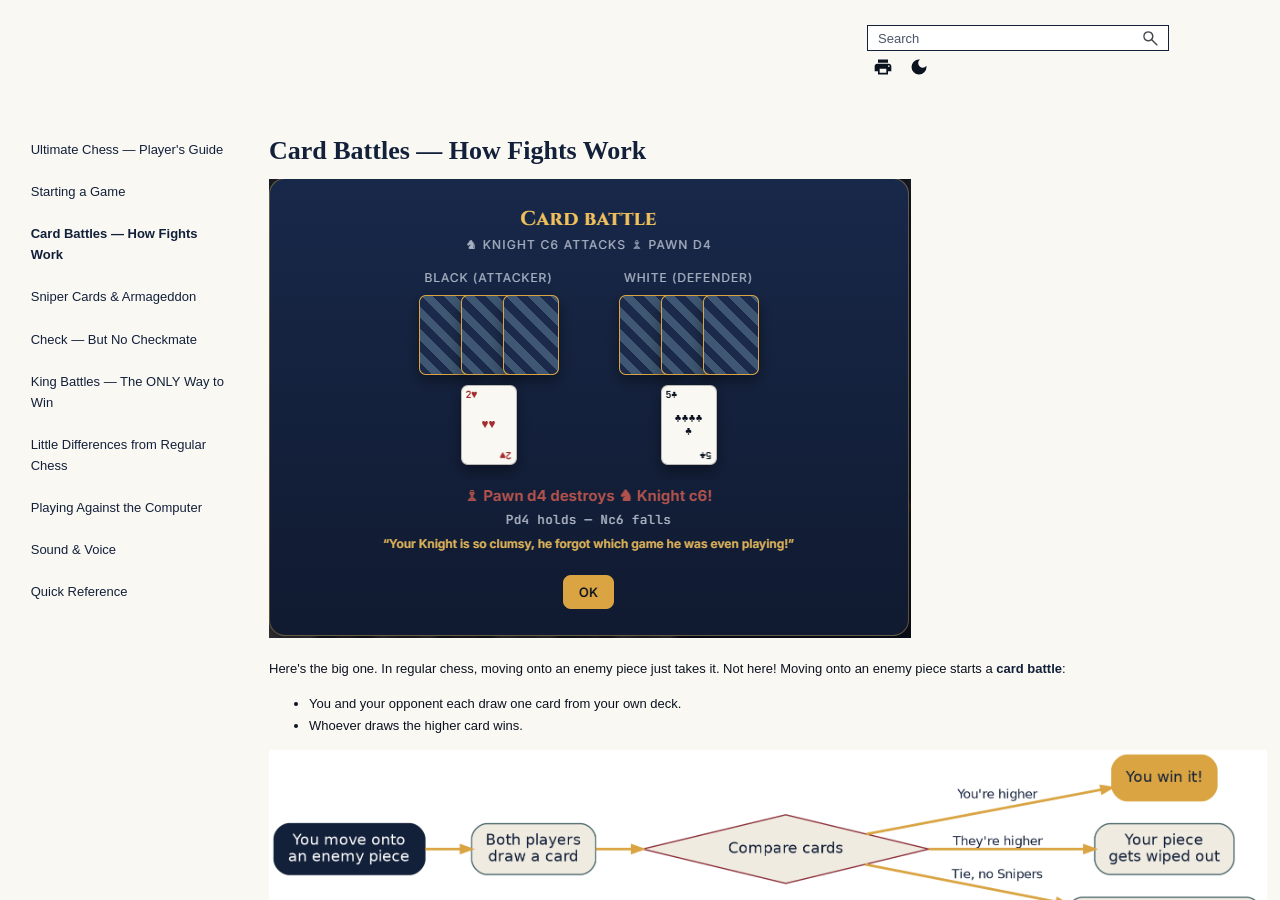
==== help/Content/Card Battles — How Fights.htm @ 2549930a "feat: replace Everfox-interview build with current Ultimate Chess AI game and Flare help project" ====
<!DOCTYPE html>
<html xmlns:MadCap="http://www.madcapsoftware.com/Schemas/MadCap.xsd" class="_Skins_HTML5___Side_Navigation" lang="en-US" xml:lang="en-US" data-mc-search-type="Stem" data-mc-help-system-file-name="Default.xml" data-mc-path-to-help-system="../" data-mc-has-content-body="True" data-mc-target-type="WebHelp2" data-mc-runtime-file-type="Topic;Default" data-mc-preload-images="false" data-mc-in-preview-mode="false" data-mc-toc-path="">
    <head>
        <meta name="viewport" content="width=device-width, initial-scale=1.0" />
        <meta charset="utf-8" />
        <meta http-equiv="Content-Type" content="text/html; charset=utf-8" />
        <link href="../Skins/Default/Stylesheets/Slideshow.css" rel="stylesheet" type="text/css" data-mc-generated="True" />
        <link href="../Skins/Default/Stylesheets/TextEffects.css" rel="stylesheet" type="text/css" data-mc-generated="True" />
        <link href="../Skins/Default/Stylesheets/Topic.css" rel="stylesheet" type="text/css" data-mc-generated="True" />
        <link href="../Skins/Default/Stylesheets/Components/Styles.css" rel="stylesheet" type="text/css" data-mc-generated="True" />
        <link href="../Skins/Default/Stylesheets/Components/Tablet.css" rel="stylesheet" type="text/css" data-mc-generated="True" />
        <link href="../Skins/Default/Stylesheets/Components/Mobile.css" rel="stylesheet" type="text/css" data-mc-generated="True" />
        <link href="../Skins/Default/Stylesheets/Components/Print.css" rel="stylesheet" type="text/css" data-mc-generated="True" />
        <link href="../Skins/Fluid/Stylesheets/foundation.6.2.3.css" rel="stylesheet" type="text/css" data-mc-generated="True" />
        <link href="../Skins/Fluid/Stylesheets/Styles.css" rel="stylesheet" type="text/css" data-mc-generated="True" />
        <link href="../Skins/Fluid/Stylesheets/Tablet.css" rel="stylesheet" type="text/css" data-mc-generated="True" />
        <link href="../Skins/Fluid/Stylesheets/Mobile.css" rel="stylesheet" type="text/css" data-mc-generated="True" />
        <link href="../Skins/Fluid/Stylesheets/Print.css" rel="stylesheet" type="text/css" data-mc-generated="True" />
        <link href="Resources/Branding/Branding.css" rel="stylesheet" type="text/css" /><title>Card Battles — How Fights Work</title>
        <link href="Resources/Stylesheets/Branding.css" rel="stylesheet" />
        <script src="../Resources/Scripts/jquery.min.js" type="text/javascript">
        </script>
        <script src="../Resources/Scripts/purify.min.js" type="text/javascript" defer="defer">
        </script>
        <script src="../Resources/Scripts/require.min.js" type="text/javascript" defer="defer">
        </script>
        <script src="../Resources/Scripts/require.config.js" type="text/javascript" defer="defer">
        </script>
        <script src="../Resources/Scripts/foundation.6.2.3_custom.js" type="text/javascript" defer="defer">
        </script>
        <script src="../Resources/Scripts/plugins.min.js" type="text/javascript" defer="defer">
        </script>
        <script src="../Resources/Scripts/MadCapAll.js" type="text/javascript" defer="defer">
        </script>
    </head>
    <body>
        <div class="foundation-wrap off-canvas-wrapper">
            <div class="off-canvas-wrapper-inner" data-off-canvas-wrapper="">
                <aside class="off-canvas position-left" role="complementary" id="offCanvas" data-off-canvas="" data-position="left" data-mc-ignore="true">
                    <ul class="off-canvas-accordion vertical menu off-canvas-list" data-accordion-menu="" data-mc-back-link="Back" data-mc-css-tree-node-expanded="is-accordion-submenu-parent" data-mc-css-tree-node-collapsed="is-accordion-submenu-parent" data-mc-css-sub-menu="vertical menu is-accordion-submenu nested" data-mc-include-indicator="False" data-mc-include-icon="False" data-mc-include-parent-link="True" data-mc-include-back="False" data-mc-defer-expand-event="True" data-mc-expanded-event="down.zf.accordionMenu up.zf.accordionMenu" data-mc-expand-event="click.zf.accordionMenu" data-mc-toc="True">
                    </ul>
                </aside>
                <div class="off-canvas-content inner-wrap" data-off-canvas-content="">
                    <div data-sticky-container="" class="title-bar-container">
                        <nav class="title-bar tab-bar sticky" aria-label="Main navigation and search" data-sticky="" data-options="marginTop:0" style="width:100%" data-sticky-on="only screen and (max-width: 1279px)" data-mc-ignore="true"><a class="skip-to-content fluid-skip showOnFocus" href="#">Skip To Main Content</a>
                            <div class="middle title-bar-section outer-row clearfix">
                                <div class="menu-icon-container relative clearfix">
                                    <div class="central-account-wrapper">
                                        <div class="central-dropdown"><a class="central-account-drop"><span class="central-account-image"></span><span class="central-account-text">Account</span></a>
                                            <div class="central-dropdown-content"><a class="MCCentralLink central-dropdown-content-settings">Settings</a>
                                                <hr class="central-separator" /><a class="MCCentralLink central-dropdown-content-logout">Logout</a>
                                            </div>
                                        </div>
                                    </div>
                                    <button class="menu-icon" aria-label="Show Navigation Panel" data-toggle="offCanvas"><span></span>
                                    </button>
                                </div>
                            </div>
                            <div class="title-bar-layout outer-row">
                                <div class="logo-wrapper"><a class="logo" href="Ultimate Chess — Players Guide.htm" alt="Logo"></a>
                                </div>
                                <div class="navigation-wrapper nocontent">
                                    <ul class="navigation clearfix" data-mc-css-tree-node-has-children="has-children" data-mc-css-sub-menu="sub-menu" data-mc-expand-event="mouseenter" data-mc-top-nav-menu="True" data-mc-max-depth="3" data-mc-include-icon="False" data-mc-include-indicator="False" data-mc-include-children="True" data-mc-include-siblings="True" data-mc-include-parent="True" data-mc-toc="True">
                                        <li class="placeholder" style="visibility:hidden"><a>placeholder</a>
                                        </li>
                                    </ul>
                                </div>
                                <div class="central-account-wrapper">
                                    <div class="central-dropdown"><a class="central-account-drop"><span class="central-account-image"></span><span class="central-account-text">Account</span></a>
                                        <div class="central-dropdown-content"><a class="MCCentralLink central-dropdown-content-settings">Settings</a>
                                            <hr class="central-separator" /><a class="MCCentralLink central-dropdown-content-logout">Logout</a>
                                        </div>
                                    </div>
                                </div>
                                <div class="nav-search-wrapper">
                                    <div class="nav-search row">
                                        <form class="search" action="#">
                                            <div class="search-bar search-bar-container needs-pie">
                                                <input class="search-field needs-pie" type="search" aria-label="Search Field" placeholder="Search" />
                                                <div class="search-filter-wrapper"><span class="invisible-label" id="search-filters-label">Filter: </span>
                                                    <div class="search-filter" aria-haspopup="true" aria-controls="sf-content" aria-expanded="false" aria-label="Search Filter" title="All Files" role="button" tabindex="0">
                                                    </div>
                                                    <div class="search-filter-content" id="sf-content">
                                                        <ul>
                                                            <li>
                                                                <button class="mc-dropdown-item" aria-labelledby="search-filters-label filterSelectorLabel-00001"><span id="filterSelectorLabel-00001">All Files</span>
                                                                </button>
                                                            </li>
                                                        </ul>
                                                    </div>
                                                </div>
                                                <div class="search-submit-wrapper" dir="ltr">
                                                    <div class="search-submit" title="Search" role="button" tabindex="0"><span class="invisible-label">Submit Search</span>
                                                    </div>
                                                </div>
                                            </div>
                                        </form>
                                    </div>
                                </div>
                            </div>
                        </nav>
                    </div>
                    <div class="main-section">
                        <div class="row outer-row sidenav-layout">
                            <nav class="sidenav-wrapper">
                                <div class="sidenav-container">
                                    <ul class="off-canvas-accordion vertical menu sidenav" data-accordion-menu="" data-mc-css-tree-node-expanded="is-accordion-submenu-parent" data-mc-css-tree-node-collapsed="is-accordion-submenu-parent" data-mc-css-sub-menu="vertical menu accordion-menu is-accordion-submenu nested" data-mc-include-indicator="False" data-mc-include-icon="False" data-mc-include-parent-link="False" data-mc-include-back="False" data-mc-defer-expand-event="True" data-mc-expanded-event="down.zf.accordionMenu up.zf.accordionMenu" data-mc-expand-event="click.zf.accordionMenu" data-mc-toc="True" data-mc-side-nav-menu="True">
                                    </ul>
                                </div>
                            </nav>
                            <div class="body-container">
                                <div id="mc-main-content" role="main" data-mc-content-body="True">
                                    <h1 id="card-battles-how-fights-work">Card Battles — How Fights Work</h1>
                                    <p>
                                        <img src="img/card_battle.png" alt="Card battle" />
                                    </p>
                                    <p>Here's the big one. In regular chess, moving onto an enemy piece just takes it. Not here! Moving onto an enemy piece starts a <strong>card battle</strong>:</p>
                                    <ul>
                                        <li>You and your opponent each draw one card from your own deck.</li>
                                        <li>Whoever draws the higher card wins.</li>
                                    </ul>
                                    <p>
                                        <img src="img/card_battle_flow.png" alt="Card battle flow" />
                                    </p>
                                    <p>Good stuff to know:</p>
                                    <ul>
                                        <li><strong>Your deck is yours.</strong> Nobody's touching your cards but you. Good luck is good luck, bad luck is bad luck — no cheating possible.</li>
                                        <li><strong>Losing a fight you started really hurts.</strong> Your piece doesn't go home — it's gone for good.</li>
                                        <li><strong>Even a tie costs you your turn.</strong> So don't attack unless you're feeling lucky.</li>
                                        <li><strong>Run out of cards?</strong> Your deck automatically shuffles itself back up. No stress.</li>
                                    </ul>
                                    <hr width="100%" size="0" align="center" />
                                    <script src="Resources/Scripts/uc-bootstrap.js">
                                    </script>
                                </div>
                            </div>
                        </div>
                    </div><a data-close="true"></a>
                </div>
            </div>
        </div>
    </body>
</html>
---- help/Skins/Default/Stylesheets/Slideshow.css ----
/**
 * BxSlider v4.0 - Fully loaded, responsive content slider
 * http://bxslider.com
 *
 * Written by: Steven Wanderski, 2012
 * http://stevenwanderski.com
 * (while drinking Belgian ales and listening to jazz)
 *
 * CEO and founder of bxCreative, LTD
 * http://bxcreative.com
 */


/** RESET AND LAYOUT
===================================*/

.mc-wrapper {
	position: relative;
	margin: 0 auto 60px;
	padding: 0;
	zoom: 1;
    clear: both;
}

/** THEME
===================================*/

.mc-wrapper .mc-viewport {
    box-sizing: content-box; 
    z-index: 0;
}

.mc-wrapper .mc-controls {
    z-index: 1;
}

.mc-wrapper .mc-pager,
.mc-wrapper .mc-controls-auto {
	position: absolute;
	bottom: -30px;
	width: 100%;
}

.mc-wrapper img,
.mc-wrapper object,
.mc-wrapper table{ 
    max-width: 100%;
    word-wrap: break-word;
    table-layout: fixed;
}

div.MCSlide{
    word-wrap: break-word;
    visibility: hidden;
    -webkit-margin-collapse: separate;
}

/* LOADER */

.mc-wrapper .mc-loading {
	min-height: 50px;
    background-image: url(Images/MCSlider_loader.gif);
    background-repeat:no-repeat;
    background-color:#fff;
    background-position: center center;
	height: 100%;
	width: 100%;
	position: absolute;
	top: 0;
	left: 0;
	z-index: auto;
}

/* PAGER */

.mc-wrapper .mc-pager {
	text-align: center;
	font-size: .85em;
	font-family: Arial;
	font-weight: bold;
	color: #666;
	padding-top: 20px;
}

.mc-wrapper .mc-pager .mc-pager-item,
.mc-wrapper .mc-controls-auto .mc-controls-auto-item {
	display: inline-block;
	zoom: 1;
}

.mc-wrapper .mc-pager.mc-default-pager a {
	background: #666;
	text-indent: -9999px;
	display: block;
	width: 10px;
	height: 10px;
	margin: 0 5px;
	-moz-border-radius: 5px;
	-webkit-border-radius: 5px;
	border-radius: 5px;
    cursor: pointer;
}

.mc-wrapper .mc-pager.mc-default-pager a:hover,
.mc-wrapper .mc-pager.mc-default-pager a.active {
	background: #000;
}

/* DIRECTION CONTROLS (NEXT / PREV) */

.mc-wrapper .mc-prev {
	/*left: 10px;*/
    background-image: url(Images/MCSlider_controls.png);
    background-repeat:no-repeat;
    background-position: 0 -32px;
}

.mc-wrapper .mc-next {
	/*right: 10px;*/
    background-image: url(Images/MCSlider_controls.png);
    background-repeat:no-repeat;
    background-position: -43px -32px;
}

.mc-wrapper .mc-prev:hover {
	background-position: 0 0;
}

.mc-wrapper .mc-next:hover {
	background-position: -43px 0;
}

.mc-wrapper .mc-controls-direction a {
	position: absolute;
	top: 50%;
	margin-top: -16px;
	width: 32px;
	height: 32px;
	text-indent: -9999px;
	z-index: auto;
    cursor: pointer;
}

.mc-wrapper .mc-controls-direction a.disabled {
	display: none;
}

/* AUTO CONTROLS (START / STOP) */

.mc-wrapper .mc-controls-auto {
	text-align: center;
}

.mc-wrapper .mc-controls-auto .mc-start {
	display: block;
	text-indent: -9999px;
	width: 10px;
	height: 11px;
    background-image: url(Images/MCSlider_controls.png);
    background-repeat:no-repeat;
    background-position: -86px -11px;
	margin: 0 3px;
    cursor: pointer;
}

.mc-wrapper .mc-controls-auto .mc-start:hover,
.mc-wrapper .mc-controls-auto .mc-start.active {
	background-position: -86px 0;
}

.mc-wrapper .mc-controls-auto .mc-stop {
	display: block;
	text-indent: -9999px;
	width: 9px;
	height: 11px;
    background-image: url(Images/MCSlider_controls.png);
    background-repeat:no-repeat;
    background-position: -86px -44px;
	margin: 0 3px;
    cursor: pointer;
}

.mc-wrapper .mc-controls-auto .mc-stop:hover,
.mc-wrapper .mc-controls-auto .mc-stop.active {
	background-position: -86px -33px;
}

/* PAGER WITH AUTO-CONTROLS HYBRID LAYOUT */

.mc-wrapper .mc-controls.mc-has-controls-auto.mc-has-pager .mc-pager {
	text-align: left;
	width: 100%;
}

.mc-wrapper .mc-controls.mc-has-controls-auto.mc-has-pager .mc-controls-auto {
	right: 0;
	width: 35px;
}

/* IMAGE CAPTIONS */

.mc-wrapper .mc-caption {
	position: absolute;
	bottom: 0;
	left: 0;
	background: #666\9;
	background: rgba(80, 80, 80, 0.75);
	width: 100%;
}

.mc-wrapper .mc-caption div {
	color: #fff;
	font-family: Arial;
	display: block;
	font-size: .85em;
	padding: 10px;
}

/* SLIDE THUMBNAILS */

.mc-thumbnail {
	text-align: center;
	margin-top: -30px;
}

.mc-thumbnail a img {
	margin: 0 3px;
	padding: 3px;
	border: solid 1px #ccc;
	width: 50px;
    cursor: pointer;
}

.mc-thumbnail a:hover img,
.mc-thumbnail a.active img {
	border: solid 1px #5280DD;
}
---- help/Skins/Default/Stylesheets/TextEffects.css ----
/*<meta />*/

.transparent-gif	/* Ensures resource is copied over */
{
	background-image: url("Images/transparent.gif");
}

/* Bug #109712: Chrome bug - make contact with TOC elements for icon images to display correctly */

[class]
{
	
}

/* Expanding */

.MCExpanding
{
	text-decoration: none;
}

.MCExpanding_Open
{
	
}

.MCExpanding_Closed
{
	
}

.MCExpandingHead
{
	
}

.MCExpandingHotSpot
{
	cursor: pointer;
	background-repeat: no-repeat;
}

.MCExpanding_Image_Icon
{
	border: none;
}

.MCExpandingBody
{
	vertical-align: bottom;
}

.MCExpanding_Open .MCExpandingBody
{
	display: inline-block;
}

.MCExpanding_Closed .MCExpandingBody
{
	display: none;
}

/**/
/* DropDown */

.MCDropDown
{
	
}

.MCDropDown_Open
{
	
}

.MCDropDown_Closed
{
	
}

.MCDropDownHead
{
	display: block;
}

.MCDropDownHotSpot
{
	cursor: pointer;
	background-repeat: no-repeat;
}

.MCDropDown_Closed a.MCDropDownHotSpot,
.MCDropDown_Open a.MCDropDownHotSpot
{
	text-decoration: none;
}

.MCDropDownBody
{
	margin-left: 18px;
	overflow: hidden;
}

.MCDropDown_Open .MCDropDownBody
{
	display: block;
}

.MCDropDown_Closed .MCDropDownBody
{
	display: none;
}

.MCDropDown_Image_Icon
{
	border: none;
}

/**/
/* Toggler */

.MCToggler
{
	text-decoration: none;
}

.MCToggler_Open
{
	
}

.MCToggler_Closed
{
	
}

.MCTogglerHead
{
	
}

.MCTogglerHotSpot
{
	cursor: pointer;
	background-repeat: no-repeat;
}

a.MCToggler_Closed.MCTogglerHotSpot,
a.MCToggler_Open.MCTogglerHotSpot
{
	text-decoration: none;
}

.MCToggler_Image_Icon
{
	border: none;
}

/**/
/* Text Popup */

.MCTextPopup
{
	cursor: pointer;
	text-decoration: none;
}

.MCTextPopupHotSpot
{
	cursor: pointer;
	background-repeat: no-repeat;
}

.MCTextPopup_Open.MCTextPopupHotSpot
{
	
}

.MCTextPopup_Closed.MCTextPopupHotSpot
{
	
}

.MCTextPopupBody
{
	color: #EBEBEB;
	font-weight: normal;
	line-height: 1.5em;
	background-color: #000000;
	width: 200px;
	padding: 11px 15px;
	-webkit-box-shadow: 0 4px 10px #8B8B8B;
	-moz-box-shadow: 0 4px 10px #8B8B8B;
	box-shadow: 0px 2px 8px 0px rgba(0,0,0,.4);
	border: none !important;
	-webkit-border-radius: 4px;
	-moz-border-radius: 4px;
	border-radius: 4px;
	position: absolute;
	left: 20px;
	white-space: normal;
	filter: alpha( opacity = 0 );
	display: none;
	opacity: 0.0;
	z-index: 10001;
	min-width: min-content;
}

.MCTextPopup_Open .MCTextPopupBody
{
	display: block;
}

.MCTextPopup_Closed .MCTextPopupBody
{
	display: none;
}

.MCTextPopupArrow
{
	content: "";
	border: solid 13px transparent;
	border-bottom-color: #DCDCDC;
	border-bottom-width: 13px;
	border-top: none;
	position: absolute;
	top: 0;
	left: 50%;
	margin-top: -13px;
	margin-left: -13px;
	width: 0;
	height: 0;
}

.MCTextPopupBodyBottom .MCTextPopupArrow
{
	border: solid 13px transparent;
	border-top-color: #000000;
	border-top-width: 13px;
	border-bottom: none;
	top: auto;
	bottom: -13px;
}

/**/
/* Topic Popup */

.MCTopicPopup
{
	text-decoration: none;
}

.MCTopicPopupHotSpot
{
	cursor: pointer;
	background-position: left center;
	background-repeat: no-repeat;
}

.MCTopicPopup_Open.MCTopicPopupHotSpot
{
	
}

.MCTopicPopup_Closed.MCTopicPopupHotSpot
{
	
}

.MCTopicPopupContainer
{
	background-color: #FFFFFF;
	padding: 10px;
	position: fixed;
	top: 100px;
	left: 100px;
	right: 100px;
	bottom: 100px;
	-moz-border-radius: 5px;
	border-radius: 5px;
	-webkit-box-shadow: 0 4px 10px #333333;
	-moz-box-shadow: 0 4px 10px #333333;
	box-shadow: 0 4px 10px #333333;
	filter: alpha( opacity = 0 );
	opacity: 0.0;
	z-index: 10001;
}

#contentBodyInner .MCTopicPopupContainer
{
	position: absolute;
}

.MCTopicPopupBody
{
	width: 100%;
	border: none;
}

/**/
/* Thumbnail Popup */

.MCPopupThumbnailLink
{
	
}

.MCPopupThumbnail
{
	-moz-border-radius: 5px;
	border-radius: 5px;
}

.MCPopupContainer
{
	background-color: #FFFFFF;
	border: solid 1px #000000;
	padding: 10px;
	position: absolute;
	cursor: pointer;
	-moz-border-radius: 5px;
	border-radius: 5px;
	z-index: 1001;
}

.MCPopupContainer2
{
	background-color: #FFFFFF;
	border: solid 1px #000000;
	padding: 10px;
	position: absolute;
	cursor: pointer;
	-moz-box-shadow: 2px 2px 8px #FFFFFF;
	-webkit-box-shadow: 2px 2px 8px #FFFFFF;
	box-shadow: 2px 2px 8px #FFFFFF;
}

.MCPopupFullImage
{
	width: 0px;
	height: 0px;
	-moz-border-radius: 5px;
	border-radius: 5px;
}

/**/
/* HelpControl */

.MCHelpControl_Image_Icon
{
	border: none;
}

.MCHelpControl span
{
	background: url("Images/help-control.png") no-repeat left center;
	padding-left: 18px;
}

a.MCHelpControl
{
	cursor: pointer;
	text-decoration: none;
}

/**/
/* Dialog */

.MCDialog
{
	display: none;
	width: 400px;
	position: fixed;
	top: 20px;
	left: 20px;
	padding: 6px;
	background-color: #000000;
	border: 1px solid #000000;
	-moz-border-radius: 4px;
	-webkit-border-radius: 4px;
	border-radius: 4px;
	-moz-box-shadow: 0 3px 0 rgba(0, 0, 0, 0.1);
	-webkit-box-shadow: 0 3px 0 rgba(0, 0, 0, 0.1);
	box-shadow: 0 3px 0 rgba(0, 0, 0, 0.1);
	filter: alpha( opacity = 0 );
	opacity: 0.0;
	z-index: 10001;
}

.MCDialogHeader
{
	margin: 0 0 4px;
	padding: 5px 0 5px 5px;
	color: #FFFFFF;
	font-size: 15px;
	font-family: Helvetica;
}

.MCDialogClose
{
	color: #FFFFFF;
	font-family: tahoma, sans-serif;
	font-weight: bold;
	font-size: 16px;
	line-height: 12px;
	text-align: center;
	text-decoration: none;
	float: right;
	width: 20px;
	height: 18px;
	padding-top: 2px;
	margin-top: -2px;
	background-color: #999999;
	-moz-border-radius: 3px;
	-webkit-border-radius: 3px;
	border-radius: 3px;
}

.MCDialogBody
{
	color: #555555;
	padding: 10px;
	background-color: #FFFFFF;
	-moz-border-radius: 4px;
	-webkit-border-radius: 4px;
	border-radius: 4px;
}

/**/

.link-list-popup
{
	color: #707070;
	line-height: normal;
	background-color: #FFF;
	-webkit-border-radius: 4px;
	-moz-border-radius: 4px;
	border-radius: 4px;
	-webkit-box-shadow: 0 4px 10px #8B8B8B;
	-moz-box-shadow: 0 4px 10px #8B8B8B;
	box-shadow: 0 4px 10px #8B8B8B;
	position: absolute;
	z-index: 50;
}

.link-list-popup ul
{
	list-style: none;
	margin: 0;
	padding: 6px;
}

.link-list-popup ul li
{
	padding: 5px;
	cursor: pointer;
}

.link-list-popup ul li:hover
{
	color: #000;
	background-color: #E5EFF7;
}

.link-list-popup ul li a
{
	color: inherit;
	text-decoration: none;
}

/**/

.toolbar-button-drop-down
{
	color: #707070;
	line-height: normal;
	background-color: #FFF;
	-webkit-border-radius: 4px;
	-moz-border-radius: 4px;
	border-radius: 4px;
	-webkit-box-shadow: 0 4px 10px #8B8B8B;
	-moz-box-shadow: 0 4px 10px #8B8B8B;
	box-shadow: 0 4px 10px #8B8B8B;
	position: absolute;
	z-index: 50;
}

.toolbar-button-drop-down ul
{
	list-style: none;
	margin: 0;
	padding: 6px;
}

.toolbar-button-drop-down ul li
{
	padding: 5px;
	cursor: pointer;
}

.toolbar-button-drop-down ul li:hover
{
	color: #000;
	background-color: #E5EFF7;
}

.toolbar-button-drop-down ul li a
{
	color: inherit;
	text-decoration: none;
}

.toolbar-button-drop-down ul li img
{
	vertical-align: middle;
}

/* buttons */

.buttons
{
	position: static;
}

.templateTopic .buttons
{
	display: none;
}

.toolbar-buttons
{
	position: absolute;
	top: 7px;
	left: 9px;
	right: 9px;
}

.button-group-container-left
{
	float: left;
	margin-left: -4px;
}

.button-group-container-right
{
	float: right;
	margin-right: -4px;
}

.button-group
{
	float: left;
}

.button-separator
{
	background-color: #E1E1E1;
	float: left;
	margin: 0 4px;
	height: 24px;
	width: 1px;
}

.button
{
	line-height: 22px;
	margin: 0px 4px;
	float: left;
	cursor: pointer;
	border: solid 1px #E1E1E1;
	-webkit-border-radius: 3px;
	-moz-border-radius: 3px;
	border-radius: 3px;
	-webkit-box-shadow: 0px 1px 0px 0px #FFF;
	-moz-box-shadow: 0px 1px 0px 0px #FFF;
	box-shadow: 0px 1px 0px 0px #FFF;
	-moz-box-sizing: content-box;
	-webkit-box-sizing: content-box;
	box-sizing: content-box;
	padding: 0;
}

.toolbar-buttons .button
{
	background: #ECECEC;
	background: -moz-linear-gradient(top, #FFF 0%, #ECECEC 100%);
	/* FF3.6+ */
	background: -webkit-gradient(linear, left top, left bottom, color-stop(0%,#FFF), color-stop(100%,#ECECEC));
	/* Chrome,Safari4+ */
	background: -webkit-linear-gradient(top, #FFF 0%,#ECECEC 100%);
	/* Chrome10+,Safari5.1+ */
	background: -o-linear-gradient(top, #FFF 0%,#ECECEC 100%);
	/* Opera11.10+ */
	background: -ms-linear-gradient(top, #FFF 0%,#ECECEC 100%);
	/* IE10+ */
	background: linear-gradient(#FFF 0%,#ECECEC 100%);
	/* W3C */
	-pie-background: linear-gradient(#FFF, #ECECEC);
	/*PIE*/
}

.button[disabled],
.button.current-topic-index-button.disabled
{
	opacity: 0.5;
}

.button .button-icon
{
	background-repeat: no-repeat !important;
}

.button.previous-topic-button .button-icon
{
	background: url("Images/navigate-previous.png") no-repeat center center;
}

.button.next-topic-button .button-icon
{
	background: url("Images/navigate-next.png") no-repeat center center;
}

.button.current-topic-index-button
{
	color: #6C6C6C;
	text-shadow: 0 1px 0 #FFF;
	width: auto;
	padding: 0 12px;
	font-size: 11px;
	font-weight: bold;
}

.button.current-topic-index-button.disabled
{
	display: none;
}

.button.expand-all-button .button-icon
{
	background: url("Images/expand.png") no-repeat center center;
}

.button.collapse-all-button .button-icon
{
	background: url("Images/collapse.png") no-repeat center center;
}

.button.print-button .button-icon
{
	background: url("Images/printer.png") no-repeat center center;
}

.button.remove-highlight-button .button-icon
{
	background: url("Images/highlight.png") no-repeat center center;
}

.button.select-skin-button .button-icon
{
	background: url("Images/select-skin.png") no-repeat center center;
}

.button.select-language-button .button-icon
{
	background: url("Images/select-language.png") no-repeat center center;
}

.invisible-label
{
	height: 1px;
	font-size: 0px;
}

/* select-language-button image is dynamically set by javascript */

.button.select-language-button img
{
	vertical-align: middle;
}

.loading
{
	background-image: url("Images/loading.gif");
	background-repeat: no-repeat;
	background-position: center;
}

.loading .button.star-button
{
	visibility: hidden;
}

.button.star-button
{
	border: none;
	width: 16px;
	height: 16px;
	margin: 0px 2px;
	-webkit-box-shadow: none;
	-moz-box-shadow: none;
	box-shadow: none;
}

.button.topic-ratings-button
{
	background: url("Images/star-full.png") no-repeat center center;
	-webkit-box-shadow: none;
	-moz-box-shadow: none;
	box-shadow: none;
}

.button.topic-ratings-empty-button
{
	background: url("Images/star-empty.png") no-repeat center center;
	-webkit-box-shadow: none;
	-moz-box-shadow: none;
	box-shadow: none;
}

.button.login-button .button-icon
{
	background: url("Images/login.png") no-repeat center center;
}

.button.edit-user-profile-button .button-icon
{
	background: url("Images/edit-profile.png") no-repeat center center;
}

/* Feedback */

.pulse-frame
{
	width: 100%;
	border: none;
	margin-top: 17px;
	visibility: visible;
	height: 1000px;
}

.feedback-comments-wrapper.feedback-embedded .pulse-frame
{
	display: block;
}

.feedback-comments-wrapper.responsive,
.feedback-comments-wrapper.responsive .pulse-frame,
.pulse-frame.pulse-loading
{
	visibility: hidden;
	height: 1px;
}

.feedback-comments-wrapper.hidden
{
	display: none;
}

.feedback-comments-wrapper .comments-header
{
	color: #749AB6;
	font-size: 2em;
	font-weight: bold;
	margin: 17px 0;
}

.comments
{
	
}

.comments .comment
{
	border-bottom: 2px solid #ddd;
	padding: 10px;
	max-width: 400px;
}

.comments .comment:last-child
{
	border-bottom: none;
}

.comments .comment .comment
{
	margin-left: 45px;
}

.comments .username
{
	color: #749AB6;
	font-family: Georgia;
	font-weight: bold;
	font-style: italic;
	margin-right: 10px;
	display: none;
}

html.feedback-anonymous-enabled .comments .username
{
	display: inline;
}

.comments .timestamp
{
	color: #888;
	font-family: Georgia;
	font-size: 11px;
	font-weight: normal;
	font-style: italic;
}

.comments .subject
{
	color: #888;
	font-weight: bold;
}

.comments .body
{
	
}

.comment-form-wrapper
{
	
}

.comment-form-wrapper .username-field,
.comment-form-wrapper .subject-field
{
	width: 200px;
	padding: 5px;
	border: 1px solid #ccc;
	-moz-border-radius: 4px;
	-webkit-border-radius: 4px;
	border-radius: 4px;
}

.comment-form-wrapper .username-field
{
	display: none;
}

html.feedback-anonymous-enabled .comment-form-wrapper .username-field
{
	display: inline-block;
}

.comment-form-wrapper .body-field
{
	font-family: Arial;
	width: 406px;
	height: 60px;
	padding: 10px;
	border: 1px solid #ccc;
	-moz-border-radius: 4px;
	-webkit-border-radius: 4px;
	border-radius: 4px;
}

.comment-form-wrapper .field-error
{
	border: solid 1px #F00;
	background-color: #FEE7E7;
}

.comment-form-wrapper .comment-submit
{
	
}

/**/

.mc-template
{
	display: none;
}

#mc-background-tint
{
	position: fixed;
	top: 0;
	left: 0;
	width: 100%;
	height: 100%;
	filter: alpha( opacity = 0 );
	opacity: 0.0;
}

#contentBody #mc-background-tint
{
	position: absolute;
}

#mc-background-tint.light
{
	background-color: #FFF;
}

#mc-background-tint.dark
{
	background-color: #000;
}

/* Contain floats: nicolasgallagher.com/micro-clearfix-hack/ */

.clearfix:before,
.clearfix:after
{
	content: "";
	display: table;
}

.clearfix:after
{
	clear: both;
}

.clearfix
{
	zoom: 1;
}

span.SearchHighlight
{
	
}

span.SearchHighlight1
{
	
}

span.SearchHighlight2
{
	
}

span.SearchHighlight3
{
	
}

span.SearchHighlight4
{
	
}

span.SearchHighlight5
{
	
}

span.SearchHighlight6
{
	
}

span.SearchHighlight7
{
	
}

span.SearchHighlight8
{
	
}

span.SearchHighlight9
{
	
}

span.SearchHighlight10
{
	
}

.highlightGlossary,
.highlightIndex
{
	font-weight: bold;
}

.tooltip
{
	display: none;
	position: absolute;
	border: 1px solid #707070;
	color: #707070;
	background-color: white;
	padding: .2rem .4rem .2rem .4rem;
	font-size: .75rem;
	z-index: 100001;
	box-shadow: 0px 3px 9px rgba(0,0,0,0.16);
	line-height: 1rem;
	pointer-events: none;
}

button.CloseTopicPopupButton
{
	background: none;
	color: #FFF;
	border: none;
	cursor: pointer;
}

button.CloseTopicPopupButton.CloseTopicOuter
{
	position: relative;
	padding: 0;
	top: -37px;
	right: 4px;
	display: block;
	margin-left: auto;
}

button.CloseTopicPopupButton.CloseTopicInner
{
	font-size: 22px;
}

button.CloseTopicPopupButton:hover,
button.CloseTopicPopupButton:focus
{
	color: #D3D3D3;
}

.CloseTopicPopupButtonContainer
{
	position: absolute;
	width: 100%;
}

button.mc-dropdown-item
{
	border: none;
	background: transparent;
	text-align: left;
	font: inherit;
}

.buttons .button
{
	display: inline-flex;
	overflow: hidden;
}

.buttons .button > div
{
	display: inline-flex;
	margin: auto;
}

.button .button-icon-wrapper
{
	position: relative;
	height: 22px;
	width: 22px;
	margin: auto;
}

.button .button-icon
{
	position: absolute;
	top: 0;
	bottom: 0;
	left: 0;
	right: 0;
	background-repeat: no-repeat !important;
	background-position: center center !important;
}

.button .button-text
{
	margin-right: 3px;
}

.mc-dropdown-item
{
	display: block;
	width: 100%;
	padding: 5px;
	white-space: nowrap;
	text-decoration: none;
	color: inherit !important;
}

.skip-to-content.fluid-skip
{
	position: relative;
	width: 100%;
	text-align: center;
	display: block;
	padding: 4px;
}

.skip-to-content.tripane-skip
{
	position: absolute;
	left: 0;
	overflow-wrap: break-word;
	z-index: 20000;
	text-align: center;
	padding: .5rem;
	top: 6rem;
	width: 10rem;
}
---- help/Skins/Default/Stylesheets/Topic.css ----
/*<meta />*/

/* Prevents Safari in landscape orientation from zooming in on text*/

body
{
	-ms-text-size-adjust: 100%;
	-moz-text-size-adjust: 100%;
	-webkit-text-size-adjust: 100%;
	font-size: 16px;
}

/* Default css class for hiding element*/

.hidden
{
	display: none;
}

a.glossaryTerm
{
	text-decoration: none;
}

/**/

#ios-wrapper
{
	width: 100%;
	height: 100%;
	overflow: auto;
	-webkit-overflow-scrolling: touch;
}

.img_off
{
	display: none;
}

/* Feedback/Pulse */

.button.pulse-required,
.button.feedback-required,
.pulse-required,
.feedback-required,
.feedback-topic-required,
.feedback-topic-required
{
	display: none;
}

.pulse-active .pulse-required,
.feedback-active .feedback-required,
.feedback-active.has-topic .feedback-topic-required
{
	display: inline-flex;
}

/* Login Dialog */

.login-dialog
{
	display: none;
	z-index: 10001;
	position: absolute;
	top: 50%;
	left: 50%;
	margin-top: -200px;
	margin-left: -175px;
	width: 350px;
	-webkit-border-radius: 3px;
	-moz-border-radius: 3px;
	border-radius: 3px;
	-webkit-box-shadow: 0 4px 10px #333333;
	-moz-box-shadow: 0 4px 10px #333333;
	box-shadow: 0 4px 10px #333333;
}

.login-dialog.pulse
{
	position: fixed;
	width: 408px;
	height: 428px;
	margin-left: -204px;
	margin-top: -214px;
}

#pulse-login-frame
{
	width: 100%;
	height: 100%;
	border: none;
	-webkit-border-radius: 3px;
	-moz-border-radius: 3px;
	border-radius: 3px;
	-webkit-box-shadow: 0 4px 10px #333333;
	-moz-box-shadow: 0 4px 10px #333333;
	box-shadow: 0 4px 10px #333333;
}

.login-dialog-header
{
	color: #FFF;
	font-size: 13px;
	font-weight: bold;
	height: 36px;
	line-height: 36px;
	padding-left: 50px;
	border-bottom: solid 1px #2B2B2B;
	background: #5A5A5A url("Images/login-dialog-icon.png") no-repeat 18px center;
	/* Old browsers */
	background: url("Images/login-dialog-icon.png") no-repeat 18px center, -moz-linear-gradient(top, #5A5A5A 0%, #4A4A4A 100%);
	/* FF3.6+ */
	background: url("Images/login-dialog-icon.png") no-repeat 18px center, -webkit-gradient(linear, left top, left bottom, color-stop(0%,#5A5A5A), color-stop(100%,#4A4A4A));
	/* Chrome,Safari4+ */
	background: url("Images/login-dialog-icon.png") no-repeat 18px center, -webkit-linear-gradient(top, #5A5A5A 0%,#4A4A4A 100%);
	/* Chrome10+,Safari5.1+ */
	background: url("Images/login-dialog-icon.png") no-repeat 18px center, -o-linear-gradient(top, #5A5A5A 0%,#4A4A4A 100%);
	/* Opera11.10+ */
	background: url("Images/login-dialog-icon.png") no-repeat 18px center, -ms-linear-gradient(top, #5A5A5A 0%,#4A4A4A 100%);
	/* IE10+ */
	background: url("Images/login-dialog-icon.png") no-repeat 18px center, linear-gradient(#5A5A5A 0%,#4A4A4A 100%);
	/* W3C */
	-pie-background: url("Skins/Default/Stylesheets/Images/login-dialog-icon.png") no-repeat 18px center, linear-gradient(#5A5A5A, #4A4A4A);
	/*PIE*/
	background-repeat: no-repeat;
	background-position: 18px center;
	-webkit-border-radius: 3px 3px 0 0;
	-moz-border-radius: 3px 3px 0 0;
	border-radius: 3px 3px 0 0;
}

.login-dialog-content
{
	border-top: solid 1px #767676;
	background: #5A5A5A;
	background-repeat: no-repeat;
	background-position: center center;
	-webkit-border-radius: 0 0 3px 3px;
	-moz-border-radius: 0 0 3px 3px;
	border-radius: 0 0 3px 3px;
	padding: 17px;
}

.login-dialog-content .profile-item-wrapper
{
	color: #CECECE;
	margin-bottom: 10px;
	height: 32px;
	line-height: 32px;
}

.login-dialog-content .profile-item-wrapper .label-wrapper
{
	margin-bottom: 5px;
	float: left;
}

.login-dialog-content .profile-item-wrapper .input-wrapper
{
	float: right;
}

.login-dialog-content .profile-item-wrapper input[type=text]
{
	margin: 0;
	padding: 5px;
	border: solid 1px #191919;
	background: #FFF;
	-webkit-border-radius: 3px;
	-moz-border-radius: 3px;
	border-radius: 3px;
	-webkit-box-shadow: 0 1px #888;
	-moz-box-shadow: 0 1px #888;
	box-shadow: 0 1px #888;
	outline: none;
}

.login-dialog-content .profile-item-wrapper.email-notifications-wrapper
{
	margin-top: 15px;
	height: auto;
	line-height: normal;
}

.login-dialog-content .profile-item-wrapper.email-notifications-wrapper .label-wrapper
{
	float: none;
}

.login-dialog-content .profile-item-wrapper.email-notifications-wrapper .email-notifications-group
{
	margin-right: 0;
	padding: 12px;
	background-color: #4A4A4A;
	background-repeat: no-repeat;
	background-position: center center;
	border: solid 1px #2B2B2B;
	-webkit-border-radius: 3px;
	-moz-border-radius: 3px;
	border-radius: 3px;
	-webkit-box-shadow: 0 1px #888;
	-moz-box-shadow: 0 1px #888;
	box-shadow: 0 1px #888;
}

.login-dialog-content .profile-item-wrapper.error input,
.login-dialog-content .profile-item-wrapper.error select
{
	border: solid 1px #F00;
	background-color: #FEE7E7;
}

.login-dialog-buttons
{
	text-align: right;
}

.login-dialog button
{
	color: #FFF;
	font-weight: bold;
	margin-left: 5px;
	margin-right: 0;
	padding: 8px 26px;
	border: solid 1px #2B2B2B;
	-webkit-border-radius: 3px;
	-moz-border-radius: 3px;
	border-radius: 3px;
	background: #595959;
	/* Old browsers */
	background: -moz-linear-gradient(top, #595959 0%, #4A4A4A 100%);
	/* FF3.6+ */
	background: -webkit-gradient(linear, left top, left bottom, color-stop(0%,#595959), color-stop(100%,#4A4A4A));
	/* Chrome,Safari4+ */
	background: -webkit-linear-gradient(top, #595959 0%,#4A4A4A 100%);
	/* Chrome10+,Safari5.1+ */
	background: -o-linear-gradient(top, #595959 0%,#4A4A4A 100%);
	/* Opera11.10+ */
	background: -ms-linear-gradient(top, #595959 0%,#4A4A4A 100%);
	/* IE10+ */
	background: linear-gradient(#595959 0%,#4A4A4A 100%);
	/* W3C */
	-pie-background: linear-gradient(#595959, #4A4A4A);
	/*PIE*/
	background-repeat: no-repeat;
	background-position: center center;
	cursor: pointer;
}

.login-dialog button.close-dialog
{
	position: absolute;
	top: 8px;
	right: 8px;
	background: none;
	background-image: url('Images/close.png');
	height: 16px;
	width: 16px;
	margin: 0;
	padding: 0;
	border: 0;
}

.login-dialog .status-message-box
{
	display: none;
	color: #0F0;
	text-align: center;
	margin-top: 16px;
	padding: 12px;
	background-color: #DCFEDC;
	border: solid 1px #0F0;
	-webkit-border-radius: 3px;
	-moz-border-radius: 3px;
	border-radius: 3px;
}

.login-dialog .status-message-box.error
{
	color: #F00;
	border: solid 1px #F00;
	background-color: #FEE7E7;
}

.login-dialog .status-message-box .message
{
	display: none;
}

.backlink-container
{
	position: absolute;
	bottom: 11px;
	right: 20px;
}

.backlink-container-topnav
{
	bottom: 4px;
	right: 4px;
}

.backlink-container-sidenav
{
	bottom: 20px;
	right: 20px;
}

#mc-backlink
{
	text-decoration: none;
	color: #7d858a;
	font-size: 15px;
	font-family: Arial;
	font-weight: normal;
}

#mc-backlink > sup
{
	font-size: 12px;
}

.height-container
{
	/* just to contain top margin of element inside */
	padding-top: 0.1px;
	position: relative;
	box-sizing: border-box;
}

.height-container-no-footer
{
	padding-bottom: 30px;
}

.height-container-sidenav
{
	padding-bottom: 40px;
}

/* to contain floating elements in the div */

.height-container:after
{
	visibility: hidden;
	display: block;
	font-size: 0;
	content: " ";
	clear: both;
	height: 0;
}

.codeSnippet
{
	overflow: auto;
}

.codeSnippetBody
{
	margin: 0;
	font-family: inherit;
	overflow: auto;
}

.codeSnippetBody > pre
{
	font-family: inherit;
	margin: 0;
}

.codeSnippetBody > pre > code
{
	font-family: inherit;
}

.codeSnippetBody span.codeSnippetLineNumbers
{
	text-decoration: inherit;
	float: left;
	margin-top: 0;
	margin-right: 0.5rem;
	padding-right: 1rem;
	text-align: right;
}

.codeSnippetCopyButton
{
	font: inherit;
	right: 0;
}

.multipleChoice > fieldset
{
	border: none;
}

.multipleChoice > .submitQuestionButton
{
	display: block;
}

.multipleChoiceItem
{
	display: flex;
}

.multipleChoiceItem > div
{
	display: inline-block;
}

.multipleChoiceItem > div > p:first-child
{
	margin-top: 0;
}

.multipleChoiceItem > input
{
	vertical-align: top;
}

.topicQuestionFeedback
{
	display: none;
}

.mc-el-hidden
{
	opacity: 0;
}

.MCWebHelpFramesetLink a
{
	
}

.MCWebHelpFramesetLink.MCWebHelpFramesetLinkTop a
{
	
}

.MCWebHelpFramesetLink.MCWebHelpFramesetLinkBottom a
{
	
}
---- help/Skins/Default/Stylesheets/Components/Styles.css ----
/* Search */
/* Fix for safari/ios */
input[type="search"] 
{
    -webkit-appearance: none;
}

.search, .search-bar
{
    width: 100%;
    position: relative;
    color: #DADADA;
    margin: 0 auto;
}

.search-bar .search-field
{
    text-align: left;
    width: 100%;
    height: 2em;
    padding-left: 10px;
    margin: 0;
    box-sizing: border-box;
    -webkit-box-sizing: border-box;
    -moz-box-sizing: border-box;
    border: none;
    border-radius: 25px;
    font: inherit;
    background: #FFFFFF;
    color: #5F5F5F;
    position: relative;
}

    .search-bar .search-field::-webkit-search-cancel-button
    {
        display: none;
    }

.search-field::-ms-clear {
    display: none;
}

.search-bar .search-filter
{
    float: left;
    box-sizing: border-box;
    -webkit-box-sizing: border-box;
    -moz-box-sizing: border-box;
    background: #5F5F5F;
    line-height: 2em;
    padding-right: 5px;
    cursor: pointer;
    height: 2em;
    width: 45px;
    background: #ffffff url('../Images/FilterOutline.png') no-repeat center center;
}

    .search-bar .search-filter.selected
    {
        background-image: url('../Images/Filter.png');
        background-repeat: no-repeat;
        background-position: center center;
    }

.search-bar .search-filter-wrapper.open
{
    background-repeat: no-repeat;
    background-position: center center;
}

.search-bar .search-filter-wrapper
{
    display: none;
    position: absolute;
    top: 0;
    right: 56px;
}

.search-filter-content
{
    display: none;
    -webkit-border-radius: 0 0 4px 4px;
    -moz-border-radius: 0 0 4px 4px;
    border-radius: 0 0 4px 4px;
    position: absolute;
    right: 0;
    top: 2em;
    line-height: normal;
    text-align: left;
    overflow: auto;
    z-index: 1;
    color: #888888;
    background-color: #ffffff;
    white-space: nowrap;
}

.search-filter-content ul
{
    list-style: none;
    margin: 0;
    padding: 6px;
}

.search-filter-content ul li
{
    padding: 5px;
    margin: 0;
}

.search-filter-content ul li:hover
{
    color: #000000;
    background-color: #ffffff;
}

.search-bar .search-submit-wrapper
{
    position: absolute;
    top: 0;
    right: 0;
    tooltip: Search;
}

.search-bar .search-submit
{
    width: 56px;
    height: 2em;
    border-top-right-radius: 25px;
    border-bottom-right-radius: 25px;
    border-top-left-radius: 0px;
    border-bottom-left-radius: 0px;
    background: #bed230 url('../Images/SearchIcon.png') no-repeat center center;
    cursor: pointer;
    box-sizing: border-box;
    -webkit-box-sizing: border-box;
    -moz-box-sizing: border-box;
}

/* Menu Styles */
ul.menu.mc-component
{
    overflow-y: auto;
}

ul.menu a
{
    text-decoration: none;
    color: #000;
}

ul.menu, ul.menu ul, ul.menu li
{
    list-style: none;
    display: list-item;
    margin: 0;
}

    ul.menu, ul.menu ul, ul.menu li
    {
        padding: 0;
    }

ul.menu li > a
{
    display: block;
}

    ul.menu li > a.selected
    {
        font-weight: bold;
    }

li.emptyMenuItem
{
    list-style: none;
}

/* Search Results Styles */
#results-heading
{
    margin-bottom: 20px;
}

#resultList
{
    padding-left: 0;
    margin: 0;
}
#resultList h3.title a
{
    text-decoration: none;
    font-weight: normal;
}

#resultList h3.title
{
    margin-bottom: 2px;
    line-height: 1.1em;
}

#resultList > li
{
    list-style: none;
    margin-bottom: 16px;
}

#resultList .glossary
{
    padding: 15px;
    margin-bottom: 25px;
    -webkit-box-shadow: 0px 1px 4px 0px #cccccc;
    -moz-box-shadow: 0px 1px 4px 0px #cccccc;
    box-shadow: 0px 1px 4px 0px #cccccc;
    line-height: normal;
}

#resultList .glossary .term
{
    margin-bottom: 10px;
    font-size: 1.5em;
}

#communityResultList
{
    margin: 0;
    padding: 0 0 0 20px;
    list-style-image: none;
    list-style-type: none;
    font-size: 0.9em;
}

    #communityResultList li
    {
        margin: 10px 0px;
    }

    #communityResultList a
    {
        text-decoration: none;
    }

        #communityResultList a:hover
        {
            text-decoration: underline;
        }

#resultList.communitySearch .title
{
    display: none;
}

#resultList.communitySearch #communityResultList
{
    padding: 0px;
}

.phrase-suggest
{
    display: block;
}

.search-result-highlight
{
    font-weight: bold;
}

.activityInfo
{
    color: #666;
}

    .activityInfo a:link,
    .activityInfo a:visited
    {
        color: #666;
    }

a.activityText:link,
a.activityText:visited
{
    color: #000;
}

.activityTime
{
    font-style: italic;
    font-size: 11px;
    color: #999;
    margin-left: 3px;
}

#pagination
{
    height: 2.5em;
    line-height: 2.5em;
}

#pagination a
{
    min-width: 34px;
    cursor: pointer;
    border: solid 1px #fafafc;
    color: #0185D1;
    font-size: 1em;
    margin: 20px 5px;
    padding: 2px 8px;
    text-decoration: none;
}

#pagination a#selected
{
    font-weight: bold;
    border-top: solid 1px #e2e2e6;
}

#pagination a:hover
{
    border-top: solid 1px #e2e2e6;
}

#search-results
{
    padding-top: 15px;
}

#search-results-flex
{
    display: flex;
    flex-direction: row;
    column-gap: 25px;
}

html[dir='rtl'] #search-results-flex
{
    flex-direction: row-reverse;
}

#knowledge-panel
{
    flex: 0 0 auto;
}

#searchPane
{
    flex: 1 1 auto;
}

.central-dropdown-proxy {
    cursor: pointer;
    position: relative;
    line-height: 25px;
    display: none;
}

.central-hosted .central-dropdown-proxy,
.skin-preview .central-dropdown-proxy {
    display: inline-block;
}

.central-dropdown-proxy-wrapper {
    display: block;
}

    .central-dropdown-proxy:after {
        content: ' ';
        display: block;
        position: absolute;
        height: 0;
        width: 0;
        border: 8px solid transparent;
        bottom: 0;
        left: 50%;
        border-bottom-color: #dadada;
        margin-left: -8px;
    }

.central-dropdown-proxy .central-account-drop {
    display: block;
    padding: 10px 0;
}

.central-dropdown-content {
    position: absolute;
    background-color: #dadada;
    width: 100px;
    text-align: center;
    line-height: 35px;
    -webkit-box-shadow: 0px 1px 4px 0px #cccccc;
    -moz-box-shadow: 0px 1px 4px 0px #cccccc;
    box-shadow: 0px 1px 4px 0px #cccccc;
}

.central-dropdown-content.central-dropdown-proxy-content {
    right: auto;
    left: auto;
}

    div.central-dropdown-content > a {
        display: block;
        text-decoration: none;
        color: #3d3d3d;
        font-size: 14px;
    }

        div.central-dropdown-content > a:hover {
            text-decoration: underline;
            cursor: pointer;
        }

.central-dropdown-proxy:after,
.central-dropdown-content {
    visibility: hidden;
    opacity: 0;
    position: absolute;
}

.central-dropdown-proxy.active:after,
.central-dropdown-proxy.active .central-dropdown-content,
.central-dropdown-proxy:hover:after,
.central-dropdown-proxy:hover .central-dropdown-content {
    visibility: visible;
    opacity: 1;
}

.central-account-image {
    background: transparent url('../Images/icon-user-gray.png') no-repeat center center;
    -pie-background: transparent url('Skins/Default/Stylesheets/Images/icon-user-light-gray.png') no-repeat center center;
    width: 16px;
    height: 16px;
    display: inline-block;
    vertical-align: middle;
    margin-left: 5px;
    margin-right: 5px;
}

.central-account-text {
    font-size: 14px;
    color: #6C6C6C;
    text-decoration: none;
}

.central-account-text:after {
    content: "";
    border: solid 3px transparent;
    border-top-width: 6px;
    margin-left: 5px;
    width: 0;
    height: 0;
    border-top-color: #6C6C6C;
    display: inline-flex;
}

.central-separator {
    margin-right: 10px;
    margin-left: 10px;
    margin-bottom: 0px;
    margin-top: 0px;
    width: auto;
    background-color: #A7A7A7;
    border: 0px;
    height: 1px;
}

.central-logout-link {
    cursor: pointer;
}

.central-display {
    display: inline-block !important;
}

.results-title {
    font-size: 24px;
    font-weight: bold;
    margin-bottom: 1em;
    color: #076685;
}

.results-status {
    display: block;
    font-size: 14px;
    font-weight: bold;
}

.results-status > div.failed {
    width: max-content;
    color: #fa4d55;
    border: solid 1px #fa4d55;
    padding-top: 1em;
    padding-bottom: 1em;
    padding-right: 1em;
    padding-left: 1em;
    margin-bottom: 1em;
}

.results-status > div.passed {
    width: max-content;
    color: #4dba6e;
    border: solid 1px #4dba6e;
    padding-top: 1em;
    padding-bottom: 1em;
    padding-right: 1em;
    padding-left: 1em;
    margin-bottom: 1em;
}

.results-score {
    font-size: 21px;
    font-weight: bold;
    margin-bottom: 1em;
    width: max-content;
    color: #45494C;
}

.results-question-wrapper {
    border-bottom: solid 3px #e1e1e1;
    padding-top: 2em;
    margin-bottom: 1em;
    font-size: 17px;
    color: #45494C;
}

.results-questions-block > div:last-of-type {
    border-bottom: none;
    margin-bottom: 0;
}

.results-question {
    margin-bottom: 1em;
}

.results-answer p,
.results-question p,
.resultsQuestionFeedback p
{
    font-size: inherit;
    margin-top: inherit;
    margin-bottom: inherit;
}

.results-answer {
    margin-bottom: 1em;
    font-size: 14px;
}

.results-answer > div.answer-title {
    font-weight: bold;
    vertical-align: top;
}

.results-answer > div.answer-content {
    padding-top: 5px;
    padding-bottom: 10px;
}

.results-answer > div.answer-content > p:first-child {
    margin-top: 0;
}

.elearning-button {
    box-shadow: initial;
}

.elearning-button:disabled {
    opacity: initial;
}

.elearning-progress-wrapper {
    display: inline-block;
    padding-top: 2px;
    float: left;
}

.elearning-progress-text {
    font-size: 10px;
    padding-left: 5em;
    font-weight: bold;
    text-align: left;
    color: #076685;
}

.elearning-progress-bar {
    box-sizing: initial;
    border: 1px #ededed solid;
    border-radius: 0px;
    width: 200px;
    margin-left: 3em;
    margin-right: 3em;
    height: 5px;
    background-color: #e0e1e2;
    display: inline-block;
    overflow: hidden;
}

.elearning-progress-bar-inner {
    background-color: #076685;
    height: 100%;
}

/* For skin preview */
.skin-preview .elearning-progress-bar-inner {
    width: 30%;
}

/* Just for skin preview to account for disabled toolbar items */
.skin-preview .elearning-toolbar {
    display: flex;
    flex-direction: column;
    gap: 10px;
}

.elearning-warning {
    color: #ffffff;
    padding: 0.5em;
    margin-bottom: 1em;
}

.elearning-incomplete-warning {
    color: #ff0000;
    background-color: transparent;
    border: solid 1px #ff0000;
    font-size: 14px;
    font-weight: bold;
    padding: 1.5em 1.5em 1em 1.5em;
}

.elearning-incomplete-warning ul {
    margin-top: 1em;
    margin-bottom: 1em;
    margin-right: 0;
    margin-left: 0;
    padding: 0;
    line-height: inherit;
}

.elearning-incomplete-warning li {
    border: none;
    background: none;
    list-style: none;
    margin: 0;
    padding: 0;
}

.elearning-incomplete-warning a {
    color: #45494C;
    font-weight: normal;
}

.elearning-maxed-attempts-warning {
    background: #404040;
    font-size: 14px;
}

.resultsQuestionFeedback {
    font-size: 14px;
    margin-bottom: 10px;
}

.resultsQuestionFeedback.correctFeedback {
    color: #4DBA6E;
}

.resultsQuestionFeedback.incorrectFeedback {
    color: #FA4D55;
}
/*   Micro content basic styles   */
.micro-content {
    overflow-y: auto;
    line-height: normal;
}

.micro-content-drop-down-button {
    display: none;
    cursor: pointer;
}

.micro-content-drop-down-mode .micro-content-drop-down-button {
    display: inline;
}

.micro-content-drop-down-mode > .micro-content-collapsed > .micro-response,
.micro-content-drop-down-mode > .micro-content-collapsed > .micro-response-title,
.micro-content-drop-down-mode > .micro-content-collapsed > .micro-response-url {
    display: none !important;
}

.micro-content-truncated-mode .micro-response {
    overflow: hidden;
}

.micro-content-expand {
    display: none;
    width: 100%;
    cursor: pointer;
}

.micro-content-truncated-mode .micro-content-expand {
    display: inline;
}

.micro-content-truncated-mode .micro-content-expand-transition-wrapper {
    position: relative;
    height: 0px;
    width: 100%;
}

.micro-content-truncated-mode .micro-content-expand-transition {
    position: absolute;
    bottom: 0px;
    left: 0;
    right: 0;
}


/* Micro content skin styles */
.micro-content-proxy .micro-content {
    -webkit-box-shadow: 0px 1px 4px 0px #cccccc;
    -moz-box-shadow: 0px 1px 4px 0px #cccccc;
    box-shadow: 0px 1px 4px 0px #cccccc;
    background-position: center center;
}

/*    Micro content: 'Drop-Down' view mode     */
.micro-content-proxy .micro-content-expanded .micro-content-drop-down-button {
    background: transparent url('../Images/arrow-up.png') no-repeat center center;
}

.micro-content-proxy .micro-content-collapsed .micro-content-drop-down-button {
    background: transparent url('../Images/arrow-down.png') no-repeat center center;
}

/*    Micro content: 'Truncated' view mode    */
.micro-content-proxy .micro-content-expanded .micro-content-expand {
    background: transparent url('../Images/arrow-up.png') no-repeat center center;
}

.micro-content-proxy .micro-content-collapsed .micro-content-expand {
    background: transparent url('../Images/arrow-down.png') no-repeat center center;
}

.micro-content-proxy.micro-content-truncated-mode .micro-content-expand-transition {
    background: -moz-linear-gradient(top, transparent 0%, #ffffff 100%);
    background: -webkit-gradient(linear, left top, left bottom, color-stop(0%,transparent), color-stop(100%,#ffffff));
    background: -webkit-linear-gradient(top, transparent 0%, #ffffff 100%);
    background: -o-linear-gradient(top, transparent 0%,#ffffff 100%);
    background: -ms-linear-gradient(top, transparent 0%,#ffffff 100%);
    background: linear-gradient(transparent 0%,#ffffff 100%);
    -pie-background: linear-gradient(transparent, #ffffff);
}

.micro-content-drop-down-mode .micro-content-phrase {
    cursor: pointer;
}

.featured-snippets-container .micro-content {
    -webkit-box-shadow: 0px 1px 4px 0px #cccccc;
    -moz-box-shadow: 0px 1px 4px 0px #cccccc;
    box-shadow: 0px 1px 4px 0px #cccccc;
    background-position: center center;
}

.featured-snippets-container .micro-content-expanded .micro-content-drop-down-button {
    background: transparent url('../Images/arrow-up.png') no-repeat center center;
}

.featured-snippets-container .micro-content-collapsed .micro-content-drop-down-button {
    background: transparent url('../Images/arrow-down.png') no-repeat center center;
}

.featured-snippets-container .micro-content-expanded .micro-content-expand {
    background: transparent url('../Images/arrow-up.png') no-repeat center center;
    -pie-background: transparent url('Skins/Fluid/Stylesheets/Images/arrow-up.png') no-repeat center center;
}

.featured-snippets-container .micro-content-collapsed .micro-content-expand {
    background: transparent url('../Images/arrow-down.png') no-repeat center center;
    -pie-background: transparent url('Skins/Fluid/Stylesheets/Images/arrow-down.png') no-repeat center center;
}

.featured-snippets-container.micro-content-truncated-mode .micro-content-expand-transition {
    background: -moz-linear-gradient(top, transparent 0%, #ffffff 100%);
    background: -webkit-gradient(linear, left top, left bottom, color-stop(0%,transparent), color-stop(100%,#ffffff));
    background: -webkit-linear-gradient(top, transparent 0%, #ffffff 100%);
    background: -o-linear-gradient(top, transparent 0%,#ffffff 100%);
    background: -ms-linear-gradient(top, transparent 0%,#ffffff 100%);
    background: linear-gradient(transparent 0%,#ffffff 100%);
    -pie-background: linear-gradient(transparent, #ffffff);
}

.knowledge-panel-container .micro-content {
    -webkit-box-shadow: 0px 1px 4px 0px #cccccc;
    -moz-box-shadow: 0px 1px 4px 0px #cccccc;
    box-shadow: 0px 1px 4px 0px #cccccc;
    background-position: center center;
}

.knowledge-panel-container .micro-content-expanded .micro-content-drop-down-button {
    background: transparent url('../Images/arrow-up.png') no-repeat center center;
}

.knowledge-panel-container .micro-content-collapsed .micro-content-drop-down-button {
    background: transparent url('../Images/arrow-down.png') no-repeat center center;
}

.knowledge-panel-container .micro-content-expanded .micro-content-expand {
    background: transparent url('../Images/arrow-up.png') no-repeat center center;
    -pie-background: transparent url('Skins/Fluid/Stylesheets/Images/arrow-up.png') no-repeat center center;
}

.knowledge-panel-container .micro-content-collapsed .micro-content-expand {
    background: transparent url('../Images/arrow-down.png') no-repeat center center;
    -pie-background: transparent url('Skins/Fluid/Stylesheets/Images/arrow-down.png') no-repeat center center;
}

.knowledge-panel-container.micro-content-truncated-mode .micro-content-expand-transition {
    background: -moz-linear-gradient(top, transparent 0%, #ffffff 100%);
    background: -webkit-gradient(linear, left top, left bottom, color-stop(0%,transparent), color-stop(100%,#ffffff));
    background: -webkit-linear-gradient(top, transparent 0%, #ffffff 100%);
    background: -o-linear-gradient(top, transparent 0%,#ffffff 100%);
    background: -ms-linear-gradient(top, transparent 0%,#ffffff 100%);
    background: linear-gradient(transparent 0%,#ffffff 100%);
    -pie-background: linear-gradient(transparent, #ffffff);
}
---- help/Skins/Default/Stylesheets/Components/Tablet.css ----
/*<meta />*/

@media only screen and (max-width: 1279px)
{
	/* Search Styles */

	.search-bar .search-filter
	{
		font-size: 1em;
	}

	.button.login-button.feedback-required,
	.button.edit-user-profile-button.feedback-required
	{
		display: none;
	}

	.pulse-frame
	{
		display: none;
	}

	.central-account-text
	{
		display: none;
	}
}
---- help/Skins/Default/Stylesheets/Components/Mobile.css ----
/*<meta />*/

@media only screen and (max-width: 767px)
{
	.search-bar
	{
		width: 100%;
	}

	.knowledge-panel-container.micro-content-truncated-mode .micro-response
	{
		max-height: 200px;
	}
}
---- help/Skins/Default/Stylesheets/Components/Print.css ----
/*<meta />*/

@media print 
{
	/* Micro content skin styles */

	.micro-content-truncated-mode .micro-response
	{
		overflow: hidden !important;
	}

	/* Hide Toolbar Topic proxy ans eLearning Toolbar proxy by default */

	.buttons
	{
		display: none;
	}

	/* Menu styles */

	ul.menu
	{
		display: none;
	}
}
---- help/Skins/Fluid/Stylesheets/Styles.css ----
/*<meta />*/

/* Main Page Styles */

body
{
	margin: 0 !important;
	padding: 0 !important;
	max-width: 100% !important;
	overflow-x: hidden;
}

.relative
{
	position: relative;
}

.off-canvas-content
{
	min-height: 100vh;
	overflow: inherit;
	display: flex;
	flex-flow: column;
	max-height: 100vh;
}

.off-canvas-content .outer-row
{
	margin: 0 auto;
}

.main-section
{
	min-height: 0;
	overflow-y: hidden;
}

.main-section > .outer-row
{
	max-width: 100%;
	padding-top: 0em;
	padding-bottom: 0em;
}

img
{
	vertical-align: baseline;
}

.navigation-wrapper
{
	float: left;
	flex: 1 1;
	align-self: flex-start;
	display: flex;
	order: 2;
	justify-content: flex-end;
}

.title-bar-section.middle > div
{
	
}

.showOnFocus:not(:focus)
{
	clip: rect(1px, 1px, 1px, 1px);
	position: absolute;
}

/* Topbar (Navigation) Dropdown Styles*/

button.topnav-expand
{
	position: absolute;
	border: none;
	color: inherit;
	font-size: inherit;
	background-color: transparent;
}

button.topnav-expand-toplevel
{
	transform: rotate(90deg);
	top: 1.4rem;
	right: -.4rem;
	/* top and bottom are sides cause it's rotated */
	padding-top: 0;
	padding-bottom: 0;
}

button.topnav-expand-submenu
{
	right: 5px;
	width: .6em;
	height: 1em;
	top: 30%;
}

ul.navigation
{
	height: 100%;
	padding-top: 0;
	padding-bottom: 0;
	white-space: nowrap;
	z-index: 2;
	position: relative;
	margin-top: 0;
	margin-bottom: 0;
	margin-left: 0;
	background-repeat: repeat;
	background-position: center center;
	color: #ffffff;
	font-size: 16px;
	font-weight: normal;
	padding-left: 20px;
	padding-right: 20px;
	display: none;
}

ul.navigation,
ul.navigation ul
{
	list-style: none;
}

ul.navigation ul
{
	z-index: 1000;
	width: auto;
	margin: 0;
	padding: 10px 0 10px 0;
	position: absolute;
	background-color: #686868;
}

ul.navigation > li > ul.openLeft
{
	left: auto;
	right: 0;
}

ul.navigation > li > ul.openRight
{
	left: 0;
}

ul.navigation > li.has-children:after
{
	content: ' ';
	display: block;
	position: absolute;
	height: 0;
	width: 0;
	border: 8px solid transparent;
	bottom: 0;
	left: 50%;
	margin-left: -8px;
	border-bottom-color: #686868;
}

ul.navigation ul,
ul.navigation > li.has-children:after
{
	-webkit-transition: all 100ms ease-in;
	-moz-transition: all 100ms ease-in;
	-ms-transition: all 100ms ease-in;
	-o-transition: all 100ms ease-in;
	transition: all 100ms ease-in;
	visibility: hidden;
	opacity: 0;
}

ul.navigation ul ul
{
	top: 0;
	left: 100%;
	background-color: #686868;
}

ul.navigation ul ul.openLeft
{
	left: auto;
	right: 100%;
}

ul.navigation ul ul.openRight
{
	right: auto;
	left: 100%;
}

ul.navigation a
{
	text-decoration: none;
	color: #ffffff;
	font-size: 16px;
	font-weight: normal;
}

ul.navigation li
{
	position: relative;
	list-style: none;
	margin: 0;
}

ul.navigation li > a
{
	display: block;
	line-height: 45px;
	margin-left: 0px;
	margin-right: 0px;
	margin-top: 0px;
	margin-bottom: 0px;
	padding-left: 15px;
	padding-right: 15px;
	padding-top: 10px;
	padding-bottom: 10px;
}

ul.navigation li li
{
	padding: 0 10px;
}

ul.navigation > li
{
	position: relative;
	float: left;
	display: block;
}

ul.navigation li:hover > ul,
ul.navigation > li.is-expanded:after,
ul.sub-menu.focus-within-expanded
{
	visibility: visible;
	opacity: 1;
}

ul.navigation li:hover
{
	background-color: transparent;
}

ul.navigation ul > li
{
	line-height: 15px;
}

ul.navigation ul > li > a
{
	padding: 0 15px;
	text-align: left;
	padding-left: 10px;
	padding-right: 10px;
	padding-top: 10px;
	padding-bottom: 10px;
	line-height: 15px;
}

ul.navigation ul > li:hover
{
	background-color: #4b4b4b;
}

ul.navigation ul > li.has-children > a:after
{
	position: absolute;
	border: none;
	content: "\00bb";
	right: 5px;
	top: 9px;
}

nav.title-bar
{
	padding: 10px 0;
	line-height: inherit;
	display: block;
	padding-top: 25px;
	padding-bottom: 25px;
	background-color: var(--Primary);
}

nav.title-bar .menu-icon
{
	display: none;
}

.off-canvas-wrapper-inner nav.title-bar .outer-row
{
	padding: 0 1em;
	padding-left: 1em;
	padding-right: 1em;
}

.title-bar-layout
{
	display: flex;
	direction: ltr;
	flex-wrap: wrap;
	align-items: center;
	justify-content: space-between;
}

.title-bar-section
{
	position: absolute;
}

.title-bar-section.middle
{
	width: 100%;
	left: 0;
	right: 0;
	height: auto;
	min-height: 2.5em;
}

.title-bar-layout .logo-wrapper
{
	display: flex;
	flex: 0 1 auto;
	order: 1;
	min-height: 40px;
	align-self: center;
	justify-content: flex-start;
}

.title-bar-layout a.logo
{
	border: none;
	padding: 0;
	margin: 0;
	width: 182px;
	height: 42px;
	z-index: 1;
	display: block;
	align-self: center;
	background: transparent url('Images/Resources/Images/favicon.png') no-repeat center center;
	-pie-background: transparent url('Skins/Fluid/Stylesheets/Images/Resources/Images/favicon.png') no-repeat center center;
}

.title-bar-container
{
	z-index: 1000;
}

/* Topbar Menu Functionality Styles */

#navigation.topbar > .row
{
	height: 100%;
}

#navigation.topbar
{
	background-color: #292928;
	padding-top: 10px;
	padding-bottom: 10px;
}

/* Search */

.nav-search-wrapper
{
	flex: 1 1 auto;
	display: flex;
	order: 3;
	justify-content: flex-end;
	flex-basis: auto;
}

.nav-search
{
	/* override .row Foundation css styles */
	/* supports V11 home page template */
	margin-left: 0;
	margin-right: 0;
	max-width: none;
	float: right;
	display: block;
	width: 400px;
	margin-top: 0px;
}

.search-bar
{
	width: 100%;
}

.search-bar .search-field
{
	padding: 0 0 0 10px;
	line-height: 1em;
	top: 0;
	left: 0;
	position: relative;
	height: 2em;
	border-left: none;
	border-right: none;
	border-top: none;
	border-bottom: none;
	border-top-left-radius: 0px;
	border-top-right-radius: 0px;
	border-bottom-right-radius: 0px;
	border-bottom-left-radius: 0px;
	color: var(--Dark);
	font-size: 1em;
	padding-left: 10px;
	background-color: #ffffff;
	padding-right: 50px;
}

.search-bar .search-field::-webkit-search-cancel-button
{
	display: none;
}

.search-field::-ms-clear
{
	display: none;
}

.search-bar .search-filter
{
	float: left;
	box-sizing: border-box;
	-webkit-box-sizing: border-box;
	-moz-box-sizing: border-box;
	line-height: 2em;
	padding-right: 5px;
	cursor: pointer;
	height: 2em;
	border-top: none;
	border-bottom: none;
	border-left: solid 1px #000000;
	border-right: solid 1px #000000;
	width: 45px;
	right: 36px;
	background: var(--Lightest) url('Images/icon-filter.png') no-repeat center center;
	-pie-background: var(--Lightest) url('Skins/Fluid/Stylesheets/Images/icon-filter.png') no-repeat center center;
}

.search-bar .search-filter.selected
{
	background: transparent url('Images/icon-filter-selected.png') no-repeat center center;
	-pie-background: transparent url('Skins/Fluid/Stylesheets/Images/icon-filter-selected.png') no-repeat center center;
}

.search-bar .search-filter-wrapper.open
{
	color: var(--Dark);
	background-color: var(--Lightest);
}

.search-bar .search-filter-wrapper
{
	display: none;
	position: absolute;
	top: 0;
	font-size: 1em;
	right: 36px;
}

.search-filter-content
{
	display: none;
	-webkit-border-radius: 0 0 4px 4px;
	-moz-border-radius: 0 0 4px 4px;
	border-radius: 0 0 4px 4px;
	position: absolute;
	right: 0;
	line-height: normal;
	text-align: left;
	overflow: auto;
	z-index: 1;
	white-space: nowrap;
	top: 2em;
	color: var(--Dark);
	background-color: var(--Lightest);
}

.search-filter-content ul li
{
	padding: 5px;
	margin: 0;
}

.search-filter-content ul li:hover
{
	color: #000000;
	background-color: var(--Lightest);
}

.search-bar .search-submit-wrapper
{
	position: absolute;
	top: 0;
	right: 0;
	font-size: 1em;
}

/* OffCanvas */

ul.off-canvas-list li
{
	margin: 0;
}

.off-canvas
{
	display: none;
	z-index: 1001;
}

/* Side Nav */

.sidenav-layout
{
	flex-direction: row;
	min-height: 0;
	display: flex;
	max-height: 100vh;
}

.sidenav-layout.row::before,
.sidenav-layout.row::after
{
	display: none;
}

html[dir='rtl'] .sidenav-layout
{
	flex-direction: row-reverse;
}

.sidenav-wrapper
{
	flex: 0 1 auto;
	overflow: auto;
	width: 20%;
	display: block;
	background-color: var(--Dark);
}

.sidenav-wrapper ul ul.is-accordion-submenu
{
	background: inherit;
}

.body-container
{
	flex: 1 1;
	padding-top: 1em;
	padding-left: 1em;
	padding-right: 1em;
	overflow: auto;
}

ul.sidenav li a:hover
{
	background-color: var(--Dark);
}

ul.sidenav ul > li > a
{
	border-bottom: none 0px var(--Dark);
	margin-left: 2em;
	padding-top: 0.3em;
	padding-bottom: 0.3em;
}

ul.sidenav ul ul > li > a
{
	margin-left: 4em;
}

ul.sidenav ul ul ul > li > a
{
	margin-left: 6em;
}

ul.sidenav ul ul ul ul > li > a
{
	margin-left: 8em;
}

/* Pulse.htm */

html.pulseTopic .main-section .row.outer-row
{
	padding: 0;
	max-width: 1050px;
}

/* Google Custom Search Styles */

.gsc-results
{
	line-height: normal;
}

.body-container:focus
{
	outline: none;
}

.central-dropdown
{
	display: none;
	position: relative;
	z-index: 1;
	cursor: pointer;
	margin: 0 10px;
	line-height: 45px;
	white-space: nowrap;
	margin-left: 10px;
	margin-right: 10px;
}

.central-hosted .central-dropdown,
.skin-preview .central-dropdown
{
	display: block;
}

.title-bar-layout .central-account-wrapper
{
	display: flex;
	order: 4;
	justify-content: flex-start;
}

.menu-icon-container .central-account-wrapper
{
	display: none;
}

.central-dropdown:after
{
	content: ' ';
	display: block;
	position: absolute;
	height: 0;
	width: 0;
	border: 8px solid transparent;
	bottom: 0;
	left: 50%;
	border-bottom-color: #ffffff;
	margin-left: -8px;
}

.central-dropdown .central-account-drop
{
	display: block;
	padding: 10px 0;
	padding-top: 0px;
	padding-bottom: 0px;
}

.central-dropdown-content
{
	position: absolute;
	-webkit-box-shadow: 0px 1px 4px 0px #cccccc;
	-moz-box-shadow: 0px 1px 4px 0px #cccccc;
	box-shadow: 0px 1px 4px 0px #cccccc;
	line-height: 35px;
	text-align: center;
	width: 100px;
	height: auto;
	left: auto;
	right: 0px;
	background-color: var(--Lightest);
}

div.central-dropdown-content > a
{
	display: block;
	color: var(--Dark);
	font-size: 14px;
	text-decoration: none;
}

div.central-dropdown-content > a:hover
{
	cursor: pointer;
	text-decoration: underline;
}

.central-dropdown:after,
.central-dropdown-content
{
	visibility: hidden;
	opacity: 0;
	position: absolute;
}

.central-dropdown.active:after,
.central-dropdown.active .central-dropdown-content,
.central-dropdown:hover:after,
.central-dropdown:hover .central-dropdown-content
{
	visibility: visible;
	opacity: 1;
}

.central-account-image
{
	width: 16px;
	height: 16px;
	display: inline-block;
	margin-left: 5px;
	margin-right: 5px;
	background: transparent url('Images/icon-user-white.png') no-repeat center center;
	-pie-background: transparent url('Skins/Fluid/Stylesheets/Images/icon-user-white.png') no-repeat center center;
}

.central-account-text
{
	color: #dadada;
	font-size: 14px;
	text-decoration: none;
}

.central-account-text:after
{
	content: "";
	border: solid 3px transparent;
	border-top-width: 6px;
	margin-left: 5px;
	margin-right: 5px;
	width: 0;
	height: 0;
	display: inline-flex;
	border-top-color: #dadada;
}

.central-separator
{
	width: auto;
	border: 0px;
	margin-left: 10px;
	margin-right: 10px;
	margin-top: 0px;
	margin-bottom: 0px;
	height: 1px;
	color: #cccccc;
	background-color: #cccccc;
}

.central-logout-link
{
	cursor: pointer;
}

.featured-snippets-container .micro-content
{
	-webkit-box-shadow: 0px 1px 4px 0px #cccccc;
	-moz-box-shadow: 0px 1px 4px 0px #cccccc;
	box-shadow: 0px 1px 4px 0px #cccccc;
	margin-bottom: 25px;
	padding-left: 15px;
	padding-right: 15px;
	padding-top: 15px;
	padding-bottom: 15px;
	background-position: center center;
}

.featured-snippets-container .micro-content-expanded .micro-content-drop-down-button
{
	background: transparent url('Images/arrow-up.png') no-repeat center center;
	-pie-background: transparent url('Skins/Fluid/Stylesheets/Images/arrow-up.png') no-repeat center center;
}

.featured-snippets-container .micro-content-collapsed .micro-content-drop-down-button
{
	background: transparent url('Images/arrow-down.png') no-repeat center center;
	-pie-background: transparent url('Skins/Fluid/Stylesheets/Images/arrow-down.png') no-repeat center center;
}

.featured-snippets-container .micro-content-expanded .micro-content-expand
{
	background: transparent url('Images/arrow-up.png') no-repeat center center;
	-pie-background: transparent url('Skins/Fluid/Stylesheets/Images/arrow-up.png') no-repeat center center;
}

.featured-snippets-container .micro-content-collapsed .micro-content-expand
{
	background: transparent url('Images/arrow-down.png') no-repeat center center;
	-pie-background: transparent url('Skins/Fluid/Stylesheets/Images/arrow-down.png') no-repeat center center;
}

.featured-snippets-container.micro-content-truncated-mode .micro-content-expand-transition
{
	height: 50px;
	background: -moz-linear-gradient(top, transparent 0%, var(--Lightest) 100%);
	background: -webkit-gradient(linear, left top, left bottom, color-stop(0%,transparent), color-stop(100%,var(--Lightest)));
	background: -webkit-linear-gradient(top, transparent 0%, var(--Lightest) 100%);
	background: -o-linear-gradient(top, transparent 0%,var(--Lightest) 100%);
	background: -ms-linear-gradient(top, transparent 0%,var(--Lightest) 100%);
	background: linear-gradient(transparent 0%,var(--Lightest) 100%);
	-pie-background: linear-gradient(transparent, var(--Lightest));
}

.knowledge-panel-container .micro-content
{
	-webkit-box-shadow: 0px 1px 4px 0px #cccccc;
	-moz-box-shadow: 0px 1px 4px 0px #cccccc;
	margin-bottom: 15px;
	padding-left: 15px;
	padding-right: 15px;
	padding-top: 15px;
	padding-bottom: 15px;
	background-position: center center;
	-webkit-box-shadow: 0px 1px 4px #b9bec1;
	-moz-box-shadow: 0px 1px 4px #b9bec1;
	box-shadow: 0px 1px 4px #b9bec1;
	-webkit-box-shadow: 0px 1px 4px #b9bec1;
	-moz-box-shadow: 0px 1px 4px #b9bec1;
}

.knowledge-panel-container .micro-content-expanded .micro-content-drop-down-button
{
	background: transparent url('Images/arrow-up.png') no-repeat center center;
	-pie-background: transparent url('Skins/Fluid/Stylesheets/Images/arrow-up.png') no-repeat center center;
}

.knowledge-panel-container .micro-content-collapsed .micro-content-drop-down-button
{
	background: transparent url('Images/arrow-down.png') no-repeat center center;
	-pie-background: transparent url('Skins/Fluid/Stylesheets/Images/arrow-down.png') no-repeat center center;
}

.knowledge-panel-container .micro-content-expanded .micro-content-expand
{
	background: transparent url('Images/arrow-up.png') no-repeat center center;
	-pie-background: transparent url('Skins/Fluid/Stylesheets/Images/arrow-up.png') no-repeat center center;
}

.knowledge-panel-container .micro-content-collapsed .micro-content-expand
{
	background: transparent url('Images/arrow-down.png') no-repeat center center;
	-pie-background: transparent url('Skins/Fluid/Stylesheets/Images/arrow-down.png') no-repeat center center;
}

.knowledge-panel-container.micro-content-truncated-mode .micro-content-expand-transition
{
	height: 50px;
	background: -moz-linear-gradient(top, transparent 0%, var(--Lightest) 100%);
	background: -webkit-gradient(linear, left top, left bottom, color-stop(0%,transparent), color-stop(100%,var(--Lightest)));
	background: -webkit-linear-gradient(top, transparent 0%, var(--Lightest) 100%);
	background: -o-linear-gradient(top, transparent 0%,var(--Lightest) 100%);
	background: -ms-linear-gradient(top, transparent 0%,var(--Lightest) 100%);
	background: linear-gradient(transparent 0%,var(--Lightest) 100%);
	-pie-background: linear-gradient(transparent, var(--Lightest));
}

.featured-snippets-container
{
	
}

.central-dropdown:hover
{
	
}

.central-account-text:hover
{
	background-repeat: no-repeat;
	background-position: center center;
}

.off-canvas-wrapper-inner .title-bar-container
{
	flex: 0 1 auto;
}

#knowledge-panel
{
	width: 26%;
	order: 1;
	display: block;
}

#search-results-flex
{
	column-gap: 25px;
}

.knowledge-panel-container
{
	
}

#knowledge-panel-middle
{
	display: none;
}

.knowledge-panel-container .micro-content-drop-down-button
{
	margin-right: 5px;
	background-repeat: no-repeat;
	background-position: center center;
	border-left: none;
	border-right: none;
	border-top: none;
	border-bottom: none;
	width: 20px;
	height: 20px;
}

.knowledge-panel-container .micro-content-phrase span
{
	color: var(--Dark);
	font-size: 1.3em;
	font-weight: bold;
	text-decoration: none;
}

.knowledge-panel-container .micro-content-phrase
{
	
}

.knowledge-panel-container.micro-content-optional-phrase .micro-content-phrase
{
	display: none;
}

.knowledge-panel-container .micro-response
{
	
}

.knowledge-panel-container.micro-content-truncated-mode .micro-response
{
	max-height: none;
}

.knowledge-panel-container .micro-response-title a
{
	color: #2200c1;
	text-decoration: underline;
}

.knowledge-panel-container .micro-response-title
{
	margin-top: 10px;
	margin-bottom: 2px;
}

.knowledge-panel-container .micro-response-title a:visited
{
	
}

.knowledge-panel-container .micro-response-title a:focus
{
	
}

.knowledge-panel-container .micro-response-title a:hover
{
	
}

.knowledge-panel-container .micro-response-title a:active
{
	
}

.knowledge-panel-container .micro-response-url cite
{
	color: #0e774a;
	font-size: 0.9em;
	font-style: normal;
}

.knowledge-panel-container .micro-response-url
{
	
}

.knowledge-panel-container .micro-content-expand
{
	background-repeat: no-repeat;
	background-position: center center;
	border-left: none;
	border-right: none;
	border-top: solid 1px #b9bec1;
	border-bottom: solid 1px #b9bec1;
	height: 40px;
}

.menu-icon-container
{
	min-height: 40px;
}

.off-canvas-wrapper-inner .outer-row
{
	max-width: 100%;
	padding-left: 0em;
	padding-right: 0em;
}

.off-canvas-wrapper-inner .main-section
{
	display: flex;
	flex: 1 1 auto;
}

.off-canvas-wrapper-inner .main-section .outer-row
{
	flex: 1 1 auto;
}

.off-canvas-wrapper
{
	height: 100vh;
}

.micro-content-proxy.faq .micro-content-drop-down-button
{
	margin-right: 5px;
	background-repeat: no-repeat;
	background-position: center center;
	border-left: none;
	border-right: none;
	border-top: none;
	border-bottom: none;
	width: 20px;
	height: 20px;
}

.micro-content-proxy.faq .micro-content-expanded .micro-content-drop-down-button
{
	background: transparent url('Images/arrow-up.png') no-repeat center center;
	-pie-background: transparent url('Skins/Fluid/Stylesheets/Images/arrow-up.png') no-repeat center center;
}

.micro-content-proxy.faq .micro-content-collapsed .micro-content-drop-down-button
{
	background: transparent url('Images/arrow-down.png') no-repeat center center;
	-pie-background: transparent url('Skins/Fluid/Stylesheets/Images/arrow-down.png') no-repeat center center;
}

.micro-content-proxy.faq .micro-content
{
	margin-bottom: 15px;
	padding-left: 15px;
	padding-right: 15px;
	padding-top: 15px;
	padding-bottom: 15px;
	background-position: center center;
	-webkit-box-shadow: 0px 1px 4px #b9bec1;
	-moz-box-shadow: 0px 1px 4px #b9bec1;
	box-shadow: 0px 1px 4px #b9bec1;
	-webkit-box-shadow: 0px 1px 4px #b9bec1;
	-moz-box-shadow: 0px 1px 4px #b9bec1;
}

.micro-content-proxy.faq
{
	
}

.micro-content-proxy.faq .micro-content-phrase span
{
	color: var(--Dark);
	font-size: 1.3em;
	font-weight: bold;
	text-decoration: none;
}

.micro-content-proxy.faq .micro-content-phrase
{
	
}

.micro-content-proxy.faq.micro-content-optional-phrase .micro-content-phrase
{
	display: none;
}

.micro-content-proxy.faq .proxy-title
{
	font-size: 1.5em;
	font-weight: bold;
	padding-bottom: 10px;
}

.micro-content-proxy.faq .micro-response
{
	
}

.micro-content-proxy.faq.micro-content-truncated-mode .micro-response
{
	max-height: 200px;
}

.micro-content-proxy.faq .micro-response-title a
{
	color: #2200c1;
	text-decoration: underline;
}

.micro-content-proxy.faq .micro-response-title
{
	margin-top: 10px;
	margin-bottom: 2px;
}

.micro-content-proxy.faq .micro-response-title a:visited
{
	
}

.micro-content-proxy.faq .micro-response-title a:focus
{
	
}

.micro-content-proxy.faq .micro-response-title a:hover
{
	
}

.micro-content-proxy.faq .micro-response-title a:active
{
	
}

.micro-content-proxy.faq .micro-response-url cite
{
	color: #0e774a;
	font-size: 0.9em;
	font-style: normal;
}

.micro-content-proxy.faq .micro-response-url
{
	
}

.micro-content-proxy.faq .micro-content-expand
{
	background-repeat: no-repeat;
	background-position: center center;
	border-left: none;
	border-right: none;
	border-top: solid 1px #b9bec1;
	border-bottom: solid 1px #b9bec1;
	height: 40px;
}

.micro-content-proxy.faq .micro-content-expanded .micro-content-expand
{
	background: transparent url('Images/arrow-up.png') no-repeat center center;
	-pie-background: transparent url('Skins/Fluid/Stylesheets/Images/arrow-up.png') no-repeat center center;
}

.micro-content-proxy.faq .micro-content-collapsed .micro-content-expand
{
	background: transparent url('Images/arrow-down.png') no-repeat center center;
	-pie-background: transparent url('Skins/Fluid/Stylesheets/Images/arrow-down.png') no-repeat center center;
}

.micro-content-proxy.faq.micro-content-truncated-mode .micro-content-expand-transition
{
	height: 50px;
	background: -moz-linear-gradient(top, transparent 0%, #ffffff 100%);
	background: -webkit-gradient(linear, left top, left bottom, color-stop(0%,transparent), color-stop(100%,#ffffff));
	background: -webkit-linear-gradient(top, transparent 0%, #ffffff 100%);
	background: -o-linear-gradient(top, transparent 0%,#ffffff 100%);
	background: -ms-linear-gradient(top, transparent 0%,#ffffff 100%);
	background: linear-gradient(transparent 0%,#ffffff 100%);
	-pie-background: linear-gradient(transparent, #ffffff);
}

.micro-content-proxy.knowledge .micro-content-drop-down-button
{
	margin-right: 5px;
	background-repeat: no-repeat;
	background-position: center center;
	border-left: none;
	border-right: none;
	border-top: none;
	border-bottom: none;
	width: 20px;
	height: 20px;
}

.micro-content-proxy.knowledge .micro-content-expanded .micro-content-drop-down-button
{
	background: transparent url('Images/arrow-up.png') no-repeat center center;
	-pie-background: transparent url('Skins/Fluid/Stylesheets/Images/arrow-up.png') no-repeat center center;
}

.micro-content-proxy.knowledge .micro-content-collapsed .micro-content-drop-down-button
{
	background: transparent url('Images/arrow-down.png') no-repeat center center;
	-pie-background: transparent url('Skins/Fluid/Stylesheets/Images/arrow-down.png') no-repeat center center;
}

.micro-content-proxy.knowledge .micro-content
{
	margin-bottom: 15px;
	padding-left: 15px;
	padding-right: 15px;
	padding-top: 15px;
	padding-bottom: 15px;
	background-position: center center;
	-webkit-box-shadow: 0px 1px 4px #b9bec1;
	-moz-box-shadow: 0px 1px 4px #b9bec1;
	box-shadow: 0px 1px 4px #b9bec1;
	-webkit-box-shadow: 0px 1px 4px #b9bec1;
	-moz-box-shadow: 0px 1px 4px #b9bec1;
}

.micro-content-proxy.knowledge
{
	
}

.micro-content-proxy.knowledge .micro-content-phrase span
{
	color: var(--Dark);
	font-size: 1.3em;
	font-weight: bold;
	text-decoration: none;
}

.micro-content-proxy.knowledge .micro-content-phrase
{
	
}

.micro-content-proxy.knowledge.micro-content-optional-phrase .micro-content-phrase
{
	display: none;
}

.micro-content-proxy.knowledge .proxy-title
{
	font-size: 1.5em;
	font-weight: bold;
	padding-bottom: 10px;
}

.micro-content-proxy.knowledge .micro-response
{
	
}

.micro-content-proxy.knowledge.micro-content-truncated-mode .micro-response
{
	max-height: 200px;
}

.micro-content-proxy.knowledge .micro-response-title a
{
	color: #2200c1;
	text-decoration: underline;
}

.micro-content-proxy.knowledge .micro-response-title
{
	margin-top: 10px;
	margin-bottom: 2px;
}

.micro-content-proxy.knowledge .micro-response-title a:visited
{
	
}

.micro-content-proxy.knowledge .micro-response-title a:focus
{
	
}

.micro-content-proxy.knowledge .micro-response-title a:hover
{
	
}

.micro-content-proxy.knowledge .micro-response-title a:active
{
	
}

.micro-content-proxy.knowledge .micro-response-url cite
{
	color: #0e774a;
	font-size: 0.9em;
	font-style: normal;
}

.micro-content-proxy.knowledge .micro-response-url
{
	
}

.micro-content-proxy.knowledge .micro-content-expand
{
	background-repeat: no-repeat;
	background-position: center center;
	border-left: none;
	border-right: none;
	border-top: solid 1px #b9bec1;
	border-bottom: solid 1px #b9bec1;
	height: 40px;
}

.micro-content-proxy.knowledge .micro-content-expanded .micro-content-expand
{
	background: transparent url('Images/arrow-up.png') no-repeat center center;
	-pie-background: transparent url('Skins/Fluid/Stylesheets/Images/arrow-up.png') no-repeat center center;
}

.micro-content-proxy.knowledge .micro-content-collapsed .micro-content-expand
{
	background: transparent url('Images/arrow-down.png') no-repeat center center;
	-pie-background: transparent url('Skins/Fluid/Stylesheets/Images/arrow-down.png') no-repeat center center;
}

.micro-content-proxy.knowledge.micro-content-truncated-mode .micro-content-expand-transition
{
	height: 50px;
	background: -moz-linear-gradient(top, transparent 0%, var(--Lightest) 100%);
	background: -webkit-gradient(linear, left top, left bottom, color-stop(0%,transparent), color-stop(100%,var(--Lightest)));
	background: -webkit-linear-gradient(top, transparent 0%, var(--Lightest) 100%);
	background: -o-linear-gradient(top, transparent 0%,var(--Lightest) 100%);
	background: -ms-linear-gradient(top, transparent 0%,var(--Lightest) 100%);
	background: linear-gradient(transparent 0%,var(--Lightest) 100%);
	-pie-background: linear-gradient(transparent, var(--Lightest));
}

.micro-content-proxy.promotion .micro-content-drop-down-button
{
	margin-right: 5px;
	background-repeat: no-repeat;
	background-position: center center;
	border-left: none;
	border-right: none;
	border-top: none;
	border-bottom: none;
	width: 20px;
	height: 20px;
}

.micro-content-proxy.promotion .micro-content-expanded .micro-content-drop-down-button
{
	background: transparent url('Images/arrow-up.png') no-repeat center center;
	-pie-background: transparent url('Skins/Fluid/Stylesheets/Images/arrow-up.png') no-repeat center center;
}

.micro-content-proxy.promotion .micro-content-collapsed .micro-content-drop-down-button
{
	background: transparent url('Images/arrow-down.png') no-repeat center center;
	-pie-background: transparent url('Skins/Fluid/Stylesheets/Images/arrow-down.png') no-repeat center center;
}

.micro-content-proxy.promotion .micro-content
{
	margin-bottom: 15px;
	padding-left: 15px;
	padding-right: 15px;
	padding-top: 15px;
	padding-bottom: 15px;
	background-position: center center;
	-webkit-box-shadow: 0px 1px 4px #b9bec1;
	-moz-box-shadow: 0px 1px 4px #b9bec1;
	box-shadow: 0px 1px 4px #b9bec1;
	-webkit-box-shadow: 0px 1px 4px #b9bec1;
	-moz-box-shadow: 0px 1px 4px #b9bec1;
}

.micro-content-proxy.promotion
{
	
}

.micro-content-proxy.promotion .micro-content-phrase span
{
	color: var(--Dark);
	font-size: 1.3em;
	font-weight: bold;
	text-decoration: none;
}

.micro-content-proxy.promotion .micro-content-phrase
{
	
}

.micro-content-proxy.promotion.micro-content-optional-phrase .micro-content-phrase
{
	display: none;
}

.micro-content-proxy.promotion .proxy-title
{
	font-size: 1.5em;
	font-weight: bold;
	padding-bottom: 10px;
}

.micro-content-proxy.promotion .micro-response
{
	
}

.micro-content-proxy.promotion.micro-content-truncated-mode .micro-response
{
	max-height: 200px;
}

.micro-content-proxy.promotion .micro-response-title a
{
	color: #2200c1;
	text-decoration: underline;
}

.micro-content-proxy.promotion .micro-response-title
{
	margin-top: 10px;
	margin-bottom: 2px;
	display: none;
}

.micro-content-proxy.promotion .micro-response-title a:visited
{
	
}

.micro-content-proxy.promotion .micro-response-title a:focus
{
	
}

.micro-content-proxy.promotion .micro-response-title a:hover
{
	
}

.micro-content-proxy.promotion .micro-response-title a:active
{
	
}

.micro-content-proxy.promotion .micro-response-url cite
{
	color: #0e774a;
	font-size: 0.9em;
	font-style: normal;
}

.micro-content-proxy.promotion .micro-response-url
{
	display: none;
}

.micro-content-proxy.promotion .micro-content-expand
{
	background-repeat: no-repeat;
	background-position: center center;
	border-left: none;
	border-right: none;
	border-top: solid 1px #b9bec1;
	border-bottom: solid 1px #b9bec1;
	height: 40px;
}

.micro-content-proxy.promotion .micro-content-expanded .micro-content-expand
{
	background: transparent url('Images/arrow-up.png') no-repeat center center;
	-pie-background: transparent url('Skins/Fluid/Stylesheets/Images/arrow-up.png') no-repeat center center;
}

.micro-content-proxy.promotion .micro-content-collapsed .micro-content-expand
{
	background: transparent url('Images/arrow-down.png') no-repeat center center;
	-pie-background: transparent url('Skins/Fluid/Stylesheets/Images/arrow-down.png') no-repeat center center;
}

.micro-content-proxy.promotion.micro-content-truncated-mode .micro-content-expand-transition
{
	height: 50px;
	background: -moz-linear-gradient(top, transparent 0%, #ffffff 100%);
	background: -webkit-gradient(linear, left top, left bottom, color-stop(0%,transparent), color-stop(100%,#ffffff));
	background: -webkit-linear-gradient(top, transparent 0%, #ffffff 100%);
	background: -o-linear-gradient(top, transparent 0%,#ffffff 100%);
	background: -ms-linear-gradient(top, transparent 0%,#ffffff 100%);
	background: linear-gradient(transparent 0%,#ffffff 100%);
	-pie-background: linear-gradient(transparent, #ffffff);
}

.search-auto-complete ul
{
	padding-left: 0px;
	padding-right: 0px;
	padding-top: 0px;
	padding-bottom: 0px;
	border-left: solid 1px var(--Dark);
	border-right: solid 1px var(--Dark);
	border-top: solid 1px var(--Dark);
	border-bottom: solid 1px var(--Dark);
	border-top-left-radius: 0px;
	border-top-right-radius: 0px;
	border-bottom-right-radius: 0px;
	border-bottom-left-radius: 0px;
	background-color: var(--Lightest);
}

.search-auto-complete li a
{
	color: #000000;
	font-weight: normal;
	padding-left: 7px;
	padding-right: 27px;
	padding-top: 7px;
	padding-bottom: 7px;
}

.search-auto-complete li.auto-result-item a
{
	
}

.search-auto-complete li.auto-result-item
{
	margin-left: 2px;
	margin-right: 2px;
	margin-top: 2px;
	margin-bottom: 2px;
}

.search-auto-complete li.auto-result-content a
{
	
}

.search-auto-complete li.auto-result-content
{
	
}

.search-auto-complete li.auto-result-history a
{
	
}

.search-auto-complete li.auto-result-history
{
	
}

.search-auto-complete li.auto-result-item.auto-result-selected a
{
	
}

.search-auto-complete li.auto-result-item.auto-result-selected
{
	border-top-left-radius: 5px;
	border-top-right-radius: 5px;
	border-bottom-right-radius: 5px;
	border-bottom-left-radius: 5px;
	background-color: #ececec;
}

.search-auto-complete li.auto-result-content.auto-result-selected
{
	background-color: #ececec;
}

.search-auto-complete li.auto-result-history.auto-result-selected
{
	background-color: #ececec;
}

.search-auto-complete li.auto-result-item .auto-result-description
{
	color: var(--Dark);
	font-size: 13px;
}

.search-auto-complete li.auto-result-content .auto-result-description
{
	
}

.search-auto-complete li.auto-result-history .auto-result-description
{
	
}

.search-auto-complete li.auto-result-item .auto-result-icon
{
	margin-right: 5px;
}

.search-auto-complete li.auto-result-content .auto-result-icon
{
	background: transparent url('Images/icon-topic.png') no-repeat center center;
	-pie-background: transparent url('Skins/Fluid/Stylesheets/Images/icon-topic.png') no-repeat center center;
	background-size: contain;
}

.search-auto-complete li.auto-result-history .auto-result-icon
{
	background: transparent url('Images/icon-search.png') no-repeat center center;
	-pie-background: transparent url('Skins/Fluid/Stylesheets/Images/icon-search.png') no-repeat center center;
	background-size: contain;
}

.search-auto-complete li.auto-result-item .auto-result-phrase
{
	font-size: 16px;
}

.search-auto-complete li.auto-result-content .auto-result-phrase
{
	
}

.search-auto-complete li.auto-result-history .auto-result-phrase
{
	
}

.search-auto-complete li.auto-result-item .auto-result-phrase .search-result-highlight
{
	font-weight: bold;
}

.search-auto-complete li.auto-result-content .auto-result-phrase .search-result-highlight
{
	
}

.search-auto-complete li.auto-result-history .auto-result-phrase .search-result-highlight
{
	
}

.search-auto-complete li .auto-result-remove
{
	margin-left: 10px;
	margin-right: 10px;
	margin-top: 2px;
	margin-bottom: 2px;
	width: 17px;
	height: 27px;
	background: transparent url('Images/icon-remove.png') no-repeat center center;
	-pie-background: transparent url('Skins/Fluid/Stylesheets/Images/icon-remove.png') no-repeat center center;
	background-size: contain;
}

.search-auto-complete li.auto-result-item .auto-result-separator
{
	
}

.search-bar .search-submit
{
	height: 2em;
	border-right: none;
	border-top: none;
	border-bottom: none;
	border-top-right-radius: 0px;
	border-bottom-right-radius: 0px;
}

.search-bar .search-filter:hover
{
	background: var(--Lightest) url('Images/icon-filter.png') no-repeat center center;
	-pie-background: var(--Lightest) url('Skins/Fluid/Stylesheets/Images/icon-filter.png') no-repeat center center;
}

.search-filter-content ul li button:focus
{
	color: #000000;
	background-color: var(--Lightest);
}

#resultList .glossary .definition
{
	
}

#resultList .glossary
{
	margin-bottom: 25px;
	padding-left: 15px;
	padding-right: 15px;
	padding-top: 15px;
	padding-bottom: 15px;
	background-position: center center;
}

#resultList .glossary .term
{
	font-size: 1.5em;
	margin-bottom: 10px;
}

#resultList .glossary .term a
{
	
}

#resultList .glossary .term a:visited
{
	
}

#resultList .glossary .term a:focus
{
	
}

#resultList .glossary .term a:hover
{
	
}

#resultList .glossary .term a:active
{
	
}

h1#results-heading
{
	color: var(--Dark);
	font-size: 1.5em;
	font-weight: bold;
	font-style: normal;
}

#results-heading
{
	border-bottom: solid 1px #ebebeb;
	margin-bottom: 20px;
	padding-bottom: 10px;
}

.search-bar .search-field::-webkit-input-placeholder
{
	color: var(--Dark);
}

.search-bar .search-field::-moz-placeholder
{
	color: var(--Dark);
}

.search-bar .search-field:-moz-placeholder
{
	color: var(--Dark);
}

.search-bar .search-field:-ms-input-placeholder
{
	color: var(--Dark);
}

.featured-snippets-container .micro-content-drop-down-button
{
	margin-right: 5px;
	background-repeat: no-repeat;
	background-position: center center;
	border-left: none;
	border-right: none;
	border-top: none;
	border-bottom: none;
	width: 20px;
	height: 20px;
}

.featured-snippets-container .micro-content-phrase span
{
	color: var(--Dark);
	font-size: 1.3em;
	font-weight: bold;
	text-decoration: none;
}

.featured-snippets-container .micro-content-phrase
{
	
}

.featured-snippets-container.micro-content-optional-phrase .micro-content-phrase
{
	display: none;
}

.featured-snippets-container .micro-response
{
	
}

.featured-snippets-container.micro-content-truncated-mode .micro-response
{
	max-height: 200px;
}

.featured-snippets-container .micro-content-expand
{
	background-repeat: no-repeat;
	background-position: center center;
	border-left: none;
	border-right: none;
	border-top: solid 1px #b9bec1;
	border-bottom: solid 1px #b9bec1;
	height: 40px;
}

.featured-snippets-container .micro-response-title a
{
	color: var(--Primary);
	text-decoration: underline;
}

.featured-snippets-container .micro-response-title
{
	margin-top: 10px;
	margin-bottom: 2px;
}

.featured-snippets-container .micro-response-title a:visited
{
	color: var(--Primary);
}

.featured-snippets-container .micro-response-title a:focus
{
	color: var(--Primary);
}

.featured-snippets-container .micro-response-title a:hover
{
	color: var(--Primary);
}

.featured-snippets-container .micro-response-title a:active
{
	color: var(--Primary);
}

.featured-snippets-container .micro-response-url cite
{
	color: var(--Primary);
	font-size: 0.9em;
	font-style: normal;
}

.featured-snippets-container .micro-response-url
{
	
}

#pagination
{
	height: 2.5em;
	line-height: 2.5em;
}

#pagination a
{
	border-left: solid 1px var(--Lightest);
	border-right: solid 1px var(--Lightest);
	border-top: solid 1px var(--Lightest);
	border-bottom: solid 1px var(--Lightest);
	color: var(--Primary);
	font-size: 1em;
	margin-left: 5px;
	margin-right: 5px;
	margin-top: 20px;
	margin-bottom: 20px;
	padding-left: 8px;
	padding-right: 8px;
	padding-top: 2px;
	padding-bottom: 2px;
	text-decoration: none;
}

#pagination a:hover
{
	border-top: solid 1px #e2e2e6;
}

#pagination a#selected
{
	font-weight: bold;
	border-top: solid 1px #e2e2e6;
}

#resultList .description
{
	font-size: 0.8em;
}

#resultList .gs-snippet
{
	font-size: 0.8em;
}

#resultList h3.title a
{
	color: var(--Primary);
	font-size: 1em;
}

#resultList h3.title
{
	margin-bottom: 2px;
	text-decoration: none;
}

#resultList h3.title a:visited
{
	color: var(--Primary);
	text-decoration: underline;
}

#resultList h3.title a:focus
{
	color: var(--Primary);
	text-decoration: underline;
}

#resultList h3.title a:hover
{
	text-decoration: underline;
}

#resultList h3.title a:active
{
	color: var(--Primary);
	text-decoration: underline;
}

#resultList .url cite
{
	color: var(--Primary);
	font-size: 0.8em;
	font-style: normal;
}

#resultList
{
	line-height: 1em;
	text-align: left;
	display: block;
}

.search-bar.search-bar-container .search-submit
{
	width: 36px;
	background: transparent url('Images/icon-search.png') no-repeat center center;
	-pie-background: transparent url('Skins/Fluid/Stylesheets/Images/icon-search.png') no-repeat center center;
}

.search-bar.search-bar-container .search-submit:hover
{
	background: transparent url('Images/icon-search.png') no-repeat center center;
	-pie-background: transparent url('Skins/Fluid/Stylesheets/Images/icon-search.png') no-repeat center center;
}

.phrase-suggest
{
	font-style: italic;
}

.phrase-suggest a
{
	color: var(--Primary);
}

.sidenav-container ul ul
{
	background-color: var(--Dark);
}

.sidenav-container
{
	padding-left: 20px;
	padding-right: 20px;
	padding-top: 20px;
}

ul.sidenav li a
{
	border-bottom: solid 0px transparent;
	padding-left: 0.67rem;
	padding-right: 0.67rem;
	padding-top: 0.67rem;
	padding-bottom: 0.67rem;
	color: var(--Lightest);
	font-family: Arial;
	font-size: 1em;
	line-height: 1.6em;
}

ul.sidenav li
{
	
}

ul.sidenav li.is-accordion-submenu-parent > a span.submenu-toggle
{
	border-top-color: var(--Lightest);
}

ul.sidenav ul > li > a:hover
{
	background-color: var(--Dark);
}

ul.sidenav ul ul > li > a:hover
{
	background-color: var(--Dark);
}

ul.sidenav ul ul ul > li > a:hover
{
	background-color: var(--Dark);
}

ul.sidenav ul ul ul ul > li > a:hover
{
	background-color: var(--Dark);
}

ul.sidenav li.is-accordion-submenu-parent > a span.submenu-toggle:hover
{
	
}

ul.sidenav li a.selected
{
	font-weight: bold;
}

ul.sidenav ul > li > a.selected
{
	
}

ul.sidenav ul ul > li > a.selected
{
	
}

ul.sidenav ul ul ul > li > a.selected
{
	
}

ul.sidenav ul ul ul ul > li > a.selected
{
	
}

.skip-to-content
{
	color: var(--Dark);
	font-family: Arial;
	font-weight: normal;
	font-style: normal;
	background-color: var(--Lightest);
}

ul.navigation ul a
{
	
}

ul.navigation ul ul a
{
	
}

ul.navigation ul ul ul
{
	background-color: #686868;
}

ul.navigation ul ul ul a
{
	
}

ul.navigation ul ul ul ul
{
	background-color: #686868;
}

ul.navigation ul ul ul ul a
{
	
}

ul.navigation ul ul > li > a
{
	
}

ul.navigation ul ul ul > li > a
{
	
}

ul.navigation ul ul ul ul > li > a
{
	
}

ul.navigation li > a:hover
{
	color: #ffffff;
}

ul.navigation li.is-expanded > a
{
	color: #ffffff;
}

ul.navigation ul > li > a:hover
{
	
}

ul.navigation ul > li.is-expanded > a
{
	
}

ul.navigation ul ul > li:hover
{
	background-color: #4b4b4b;
}

ul.navigation ul ul > li > a:hover
{
	
}

ul.navigation ul ul > li.is-expanded > a
{
	
}

ul.navigation ul ul ul > li:hover
{
	background-color: #4b4b4b;
}

ul.navigation ul ul ul > li > a:hover
{
	
}

ul.navigation ul ul ul > li.is-expanded > a
{
	
}

ul.navigation ul ul ul ul > li:hover
{
	background-color: #4b4b4b;
}

ul.navigation ul ul ul ul > li > a:hover
{
	
}

ul.navigation ul ul ul ul > li.is-expanded > a
{
	
}
---- help/Skins/Fluid/Stylesheets/Tablet.css ----
/*<meta />*/

@media only screen and (max-width: 1279px)
{
	/* OffCanvas styles */

	html,
	body
	{
		height: 100%;
		margin: 0;
	}

	.off-canvas
	{
		height: 100%;
		overflow-x: hidden;
		background-color: var(--Dark);
	}

	.off-canvas-content
	{
		max-height: none;
	}

	/* Foundation Overrides */

	.foundation-wrap,
	.off-canvas-wrapper,
	.off-canvas-wrapper-inner
	{
		min-height: 100%;
	}

	.foundation-wrap,
	.off-canvas-wrapper
	{
		overflow: visible;
	}

	nav.title-bar .menu-icon
	{
		border: none;
		z-index: 100;
		position: absolute;
		background: transparent;
		cursor: pointer;
		top: 50%;
		transform: translateY(-50%);
		display: block;
		left: -13px;
		right: auto;
	}

	nav.title-bar
	{
		background-position: center top;
		background-repeat: no-repeat;
		padding-top: 15px;
		padding-bottom: 15px;
		background-color: var(--Primary);
	}

	/* Topbar Menu Styles */

	.title-bar-section.middle > div
	{
		
	}

	.navigation-wrapper,
	ul.navigation
	{
		display: none;
	}

	.responsive-header
	{
		display: block;
		background: #292929;
		height: 60px;
	}

	.title-bar-layout a.logo
	{
		top: 0;
		margin: 0;
		background: transparent url('Images/Resources/Images/favicon.png') no-repeat center center;
		-pie-background: transparent url('Skins/Fluid/Stylesheets/Images/Resources/Images/favicon.png') no-repeat center center;
	}

	.title-bar .menu-icon span
	{
		height: 48px;
		width: 48px;
		display: block;
		background: transparent url('Images/Menu.png') no-repeat center center;
		-pie-background: transparent url('Skins/Fluid/Stylesheets/Images/Menu.png') no-repeat center center;
	}

	.search-bar .search-submit
	{
		background-repeat: no-repeat;
		background-position: center center;
	}

	.search-bar .search-filter
	{
		background-position: center center;
		background-repeat: no-repeat;
		background-color: var(--Lightest);
	}

	.search-input
	{
		background-repeat: no-repeat;
		background-position: center center;
	}

	.off-canvas.position-right
	{
		background-position: top center;
	}

	.off-canvas.position-right ul ul
	{
		background-position: top center;
	}

	.off-canvas.position-left
	{
		background-position: top center;
	}

	.off-canvas.position-left ul ul
	{
		background-position: top center;
	}

	.off-canvas ul ul.is-accordion-submenu
	{
		background: inherit;
	}

	.off-canvas ul.off-canvas-list li.is-drilldown-submenu-parent > a:after
	{
		margin-left: 0.5rem;
	}

	.is-drilldown-submenu .js-drilldown-back > a:after
	{
		margin-left: 0.5em;
	}

	ul.off-canvas-list li a
	{
		font-size: 1em;
		line-height: inherit;
		border-bottom: solid 1px var(--Dark);
		color: var(--Lightest);
	}

	ul.off-canvas-accordion ul > li > a
	{
		margin-left: 1em;
	}

	ul.off-canvas-accordion ul ul > li > a
	{
		margin-left: 2em;
	}

	ul.off-canvas-accordion ul ul ul > li > a
	{
		margin-left: 3em;
	}

	ul.off-canvas-accordion ul ul ul ul > li > a
	{
		margin-left: 4em;
	}

	ul.off-canvas-accordion-rtl ul > li > a
	{
		margin-left: inherit;
		margin-right: 1em;
	}

	ul.off-canvas-accordion-rtl ul ul > li > a
	{
		margin-left: inherit;
		margin-right: 2em;
	}

	ul.off-canvas-accordion-rtl ul ul ul > li > a
	{
		margin-left: inherit;
		margin-right: 3em;
	}

	ul.off-canvas-accordion-rtl ul ul ul ul > li > a
	{
		margin-left: inherit;
		margin-right: 4em;
	}

	/* Side Nav */

	.sidenav-layout
	{
		display: block;
		height: inherit;
		max-height: none;
	}

	.sidenav-wrapper
	{
		display: none;
	}

	.body-container
	{
		padding-left: 0px;
		padding-right: 0px;
		overflow: inherit;
	}

	.central-dropdown
	{
		position: absolute;
		top: 50%;
		transform: translateY(-50%);
		margin: 0;
		left: 35px;
		right: auto;
	}

	.title-bar-layout .central-account-wrapper
	{
		display: none;
	}

	.menu-icon-container .central-account-wrapper
	{
		display: flex;
	}

	.menu-icon-container .central-account-drop
	{
		display: flex;
		align-items: center;
		justify-content: center;
		width: 48px;
		height: 48px;
		padding: 0;
	}

	.central-account-text
	{
		display: none;
	}

	.central-dropdown-content
	{
		left: -25px;
		right: auto;
		background-color: var(--Lightest);
	}

	.featured-snippets-container
	{
		
	}

	.central-dropdown .central-account-drop
	{
		
	}

	.central-dropdown:hover
	{
		
	}

	.central-account-image
	{
		background: transparent url('Images/icon-user-white.png') no-repeat center center;
		-pie-background: transparent url('Skins/Fluid/Stylesheets/Images/icon-user-white.png') no-repeat center center;
	}

	div.central-dropdown-content > a
	{
		
	}

	div.central-dropdown-content > a:hover
	{
		
	}

	.central-separator
	{
		background-color: #cccccc;
	}

	.off-canvas-wrapper-inner nav.title-bar .outer-row
	{
		
	}

	#knowledge-panel
	{
		
	}

	#search-results-flex
	{
		
	}

	.knowledge-panel-container
	{
		
	}

	.knowledge-panel-container .micro-content-drop-down-button
	{
		background-repeat: no-repeat;
		background-position: center center;
	}

	.knowledge-panel-container .micro-content-expanded .micro-content-drop-down-button
	{
		background: transparent url('Images/arrow-up.png') no-repeat center center;
		-pie-background: transparent url('Skins/Fluid/Stylesheets/Images/arrow-up.png') no-repeat center center;
	}

	.knowledge-panel-container .micro-content-collapsed .micro-content-drop-down-button
	{
		background: transparent url('Images/arrow-down.png') no-repeat center center;
		-pie-background: transparent url('Skins/Fluid/Stylesheets/Images/arrow-down.png') no-repeat center center;
	}

	.knowledge-panel-container .micro-content-phrase span
	{
		
	}

	.knowledge-panel-container .micro-content-phrase
	{
		
	}

	.knowledge-panel-container.micro-content-optional-phrase .micro-content-phrase
	{
		
	}

	.knowledge-panel-container .micro-response
	{
		
	}

	.knowledge-panel-container.micro-content-truncated-mode .micro-response
	{
		
	}

	.knowledge-panel-container .micro-response-title a
	{
		
	}

	.knowledge-panel-container .micro-response-title
	{
		
	}

	.knowledge-panel-container .micro-response-title a:visited
	{
		
	}

	.knowledge-panel-container .micro-response-title a:focus
	{
		
	}

	.knowledge-panel-container .micro-response-title a:hover
	{
		
	}

	.knowledge-panel-container .micro-response-title a:active
	{
		
	}

	.knowledge-panel-container .micro-response-url cite
	{
		
	}

	.knowledge-panel-container .micro-response-url
	{
		
	}

	.knowledge-panel-container .micro-content
	{
		background-position: center center;
	}

	.knowledge-panel-container .micro-content-expand
	{
		background-repeat: no-repeat;
		background-position: center center;
	}

	.knowledge-panel-container .micro-content-expanded .micro-content-expand
	{
		background: transparent url('Images/arrow-up.png') no-repeat center center;
		-pie-background: transparent url('Skins/Fluid/Stylesheets/Images/arrow-up.png') no-repeat center center;
	}

	.knowledge-panel-container .micro-content-collapsed .micro-content-expand
	{
		background: transparent url('Images/arrow-down.png') no-repeat center center;
		-pie-background: transparent url('Skins/Fluid/Stylesheets/Images/arrow-down.png') no-repeat center center;
	}

	.knowledge-panel-container.micro-content-truncated-mode .micro-content-expand-transition
	{
		background: -moz-linear-gradient(top, transparent 0%, var(--Lightest) 100%);
		background: -webkit-gradient(linear, left top, left bottom, color-stop(0%,transparent), color-stop(100%,var(--Lightest)));
		background: -webkit-linear-gradient(top, transparent 0%, var(--Lightest) 100%);
		background: -o-linear-gradient(top, transparent 0%,var(--Lightest) 100%);
		background: -ms-linear-gradient(top, transparent 0%,var(--Lightest) 100%);
		background: linear-gradient(transparent 0%,var(--Lightest) 100%);
		-pie-background: linear-gradient(transparent, var(--Lightest));
	}

	.title-bar-layout .logo-wrapper
	{
		min-height: 40px;
		flex-basis: 100%;
	}

	.menu-icon-container
	{
		min-height: 40px;
	}

	.off-canvas-wrapper-inner .outer-row
	{
		padding-left: 1em;
		padding-right: 1em;
	}

	.main-section > .outer-row
	{
		
	}

	.micro-content-proxy.faq .micro-content-drop-down-button
	{
		background-repeat: no-repeat;
		background-position: center center;
	}

	.micro-content-proxy.faq .micro-content-expanded .micro-content-drop-down-button
	{
		background: transparent url('Images/arrow-up.png') no-repeat center center;
		-pie-background: transparent url('Skins/Fluid/Stylesheets/Images/arrow-up.png') no-repeat center center;
	}

	.micro-content-proxy.faq .micro-content-collapsed .micro-content-drop-down-button
	{
		background: transparent url('Images/arrow-down.png') no-repeat center center;
		-pie-background: transparent url('Skins/Fluid/Stylesheets/Images/arrow-down.png') no-repeat center center;
	}

	.micro-content-proxy.faq .micro-content
	{
		background-position: center center;
	}

	.micro-content-proxy.faq
	{
		
	}

	.micro-content-proxy.faq .micro-content-phrase span
	{
		
	}

	.micro-content-proxy.faq .micro-content-phrase
	{
		
	}

	.micro-content-proxy.faq.micro-content-optional-phrase .micro-content-phrase
	{
		
	}

	.micro-content-proxy.faq .proxy-title
	{
		
	}

	.micro-content-proxy.faq .micro-response
	{
		
	}

	.micro-content-proxy.faq.micro-content-truncated-mode .micro-response
	{
		
	}

	.micro-content-proxy.faq .micro-response-title a
	{
		
	}

	.micro-content-proxy.faq .micro-response-title
	{
		
	}

	.micro-content-proxy.faq .micro-response-title a:visited
	{
		
	}

	.micro-content-proxy.faq .micro-response-title a:focus
	{
		
	}

	.micro-content-proxy.faq .micro-response-title a:hover
	{
		
	}

	.micro-content-proxy.faq .micro-response-title a:active
	{
		
	}

	.micro-content-proxy.faq .micro-response-url cite
	{
		
	}

	.micro-content-proxy.faq .micro-response-url
	{
		
	}

	.micro-content-proxy.faq .micro-content-expand
	{
		background-repeat: no-repeat;
		background-position: center center;
	}

	.micro-content-proxy.faq .micro-content-expanded .micro-content-expand
	{
		background: transparent url('Images/arrow-up.png') no-repeat center center;
		-pie-background: transparent url('Skins/Fluid/Stylesheets/Images/arrow-up.png') no-repeat center center;
	}

	.micro-content-proxy.faq .micro-content-collapsed .micro-content-expand
	{
		background: transparent url('Images/arrow-down.png') no-repeat center center;
		-pie-background: transparent url('Skins/Fluid/Stylesheets/Images/arrow-down.png') no-repeat center center;
	}

	.micro-content-proxy.faq.micro-content-truncated-mode .micro-content-expand-transition
	{
		background: -moz-linear-gradient(top, transparent 0%, #ffffff 100%);
		background: -webkit-gradient(linear, left top, left bottom, color-stop(0%,transparent), color-stop(100%,#ffffff));
		background: -webkit-linear-gradient(top, transparent 0%, #ffffff 100%);
		background: -o-linear-gradient(top, transparent 0%,#ffffff 100%);
		background: -ms-linear-gradient(top, transparent 0%,#ffffff 100%);
		background: linear-gradient(transparent 0%,#ffffff 100%);
		-pie-background: linear-gradient(transparent, #ffffff);
	}

	.micro-content-proxy.knowledge .micro-content-drop-down-button
	{
		background-repeat: no-repeat;
		background-position: center center;
	}

	.micro-content-proxy.knowledge .micro-content-expanded .micro-content-drop-down-button
	{
		background: transparent url('Images/arrow-up.png') no-repeat center center;
		-pie-background: transparent url('Skins/Fluid/Stylesheets/Images/arrow-up.png') no-repeat center center;
	}

	.micro-content-proxy.knowledge .micro-content-collapsed .micro-content-drop-down-button
	{
		background: transparent url('Images/arrow-down.png') no-repeat center center;
		-pie-background: transparent url('Skins/Fluid/Stylesheets/Images/arrow-down.png') no-repeat center center;
	}

	.micro-content-proxy.knowledge .micro-content
	{
		background-position: center center;
	}

	.micro-content-proxy.knowledge
	{
		
	}

	.micro-content-proxy.knowledge .micro-content-phrase span
	{
		
	}

	.micro-content-proxy.knowledge .micro-content-phrase
	{
		
	}

	.micro-content-proxy.knowledge.micro-content-optional-phrase .micro-content-phrase
	{
		
	}

	.micro-content-proxy.knowledge .proxy-title
	{
		
	}

	.micro-content-proxy.knowledge .micro-response
	{
		
	}

	.micro-content-proxy.knowledge.micro-content-truncated-mode .micro-response
	{
		
	}

	.micro-content-proxy.knowledge .micro-response-title a
	{
		
	}

	.micro-content-proxy.knowledge .micro-response-title
	{
		
	}

	.micro-content-proxy.knowledge .micro-response-title a:visited
	{
		
	}

	.micro-content-proxy.knowledge .micro-response-title a:focus
	{
		
	}

	.micro-content-proxy.knowledge .micro-response-title a:hover
	{
		
	}

	.micro-content-proxy.knowledge .micro-response-title a:active
	{
		
	}

	.micro-content-proxy.knowledge .micro-response-url cite
	{
		
	}

	.micro-content-proxy.knowledge .micro-response-url
	{
		
	}

	.micro-content-proxy.knowledge .micro-content-expand
	{
		background-repeat: no-repeat;
		background-position: center center;
	}

	.micro-content-proxy.knowledge .micro-content-expanded .micro-content-expand
	{
		background: transparent url('Images/arrow-up.png') no-repeat center center;
		-pie-background: transparent url('Skins/Fluid/Stylesheets/Images/arrow-up.png') no-repeat center center;
	}

	.micro-content-proxy.knowledge .micro-content-collapsed .micro-content-expand
	{
		background: transparent url('Images/arrow-down.png') no-repeat center center;
		-pie-background: transparent url('Skins/Fluid/Stylesheets/Images/arrow-down.png') no-repeat center center;
	}

	.micro-content-proxy.knowledge.micro-content-truncated-mode .micro-content-expand-transition
	{
		background: -moz-linear-gradient(top, transparent 0%, var(--Lightest) 100%);
		background: -webkit-gradient(linear, left top, left bottom, color-stop(0%,transparent), color-stop(100%,var(--Lightest)));
		background: -webkit-linear-gradient(top, transparent 0%, var(--Lightest) 100%);
		background: -o-linear-gradient(top, transparent 0%,var(--Lightest) 100%);
		background: -ms-linear-gradient(top, transparent 0%,var(--Lightest) 100%);
		background: linear-gradient(transparent 0%,var(--Lightest) 100%);
		-pie-background: linear-gradient(transparent, var(--Lightest));
	}

	.micro-content-proxy.promotion .micro-content-drop-down-button
	{
		background-repeat: no-repeat;
		background-position: center center;
	}

	.micro-content-proxy.promotion .micro-content-expanded .micro-content-drop-down-button
	{
		background: transparent url('Images/arrow-up.png') no-repeat center center;
		-pie-background: transparent url('Skins/Fluid/Stylesheets/Images/arrow-up.png') no-repeat center center;
	}

	.micro-content-proxy.promotion .micro-content-collapsed .micro-content-drop-down-button
	{
		background: transparent url('Images/arrow-down.png') no-repeat center center;
		-pie-background: transparent url('Skins/Fluid/Stylesheets/Images/arrow-down.png') no-repeat center center;
	}

	.micro-content-proxy.promotion .micro-content
	{
		background-position: center center;
	}

	.micro-content-proxy.promotion
	{
		
	}

	.micro-content-proxy.promotion .micro-content-phrase span
	{
		
	}

	.micro-content-proxy.promotion .micro-content-phrase
	{
		
	}

	.micro-content-proxy.promotion.micro-content-optional-phrase .micro-content-phrase
	{
		
	}

	.micro-content-proxy.promotion .proxy-title
	{
		
	}

	.micro-content-proxy.promotion .micro-response
	{
		
	}

	.micro-content-proxy.promotion.micro-content-truncated-mode .micro-response
	{
		
	}

	.micro-content-proxy.promotion .micro-response-title a
	{
		
	}

	.micro-content-proxy.promotion .micro-response-title
	{
		
	}

	.micro-content-proxy.promotion .micro-response-title a:visited
	{
		
	}

	.micro-content-proxy.promotion .micro-response-title a:focus
	{
		
	}

	.micro-content-proxy.promotion .micro-response-title a:hover
	{
		
	}

	.micro-content-proxy.promotion .micro-response-title a:active
	{
		
	}

	.micro-content-proxy.promotion .micro-response-url cite
	{
		
	}

	.micro-content-proxy.promotion .micro-response-url
	{
		
	}

	.micro-content-proxy.promotion .micro-content-expand
	{
		background-repeat: no-repeat;
		background-position: center center;
	}

	.micro-content-proxy.promotion .micro-content-expanded .micro-content-expand
	{
		background: transparent url('Images/arrow-up.png') no-repeat center center;
		-pie-background: transparent url('Skins/Fluid/Stylesheets/Images/arrow-up.png') no-repeat center center;
	}

	.micro-content-proxy.promotion .micro-content-collapsed .micro-content-expand
	{
		background: transparent url('Images/arrow-down.png') no-repeat center center;
		-pie-background: transparent url('Skins/Fluid/Stylesheets/Images/arrow-down.png') no-repeat center center;
	}

	.micro-content-proxy.promotion.micro-content-truncated-mode .micro-content-expand-transition
	{
		background: -moz-linear-gradient(top, transparent 0%, #ffffff 100%);
		background: -webkit-gradient(linear, left top, left bottom, color-stop(0%,transparent), color-stop(100%,#ffffff));
		background: -webkit-linear-gradient(top, transparent 0%, #ffffff 100%);
		background: -o-linear-gradient(top, transparent 0%,#ffffff 100%);
		background: -ms-linear-gradient(top, transparent 0%,#ffffff 100%);
		background: linear-gradient(transparent 0%,#ffffff 100%);
		-pie-background: linear-gradient(transparent, #ffffff);
	}

	.off-canvas ul ul
	{
		background-color: var(--Dark);
	}

	ul.off-canvas-list ul > li > a
	{
		margin-left: 1em;
	}

	ul.off-canvas-list ul ul > li > a
	{
		margin-left: 2em;
	}

	ul.off-canvas-list ul ul ul > li > a
	{
		margin-left: 3em;
	}

	ul.off-canvas-list ul ul ul ul > li > a
	{
		margin-left: 4em;
	}

	ul.off-canvas-list li.js-drilldown-back > a
	{
		
	}

	ul.off-canvas-list li.is-accordion-submenu-parent > a span.submenu-toggle
	{
		border-top-color: var(--Lightest);
	}

	ul.off-canvas-list li a:hover
	{
		color: #b9bec1;
		background-color: var(--Dark);
	}

	ul.off-canvas-list ul > li > a:hover
	{
		background-color: var(--Dark);
	}

	ul.off-canvas-list ul ul > li > a:hover
	{
		background-color: var(--Dark);
	}

	ul.off-canvas-list ul ul ul > li > a:hover
	{
		background-color: var(--Dark);
	}

	ul.off-canvas-list ul ul ul ul > li > a:hover
	{
		background-color: var(--Dark);
	}

	ul.off-canvas-list li.js-drilldown-back > a:hover
	{
		background-color: var(--Dark);
	}

	ul.off-canvas-list li.is-accordion-submenu-parent > a span.submenu-toggle:hover
	{
		
	}

	ul.off-canvas-list li a.selected
	{
		
	}

	ul.off-canvas-list ul > li > a.selected
	{
		
	}

	ul.off-canvas-list ul ul > li > a.selected
	{
		
	}

	ul.off-canvas-list ul ul ul > li > a.selected
	{
		
	}

	ul.off-canvas-list ul ul ul ul > li > a.selected
	{
		
	}

	.search-auto-complete ul
	{
		background-color: var(--Lightest);
	}

	.search-auto-complete li.auto-result-item a
	{
		
	}

	.search-auto-complete li.auto-result-item
	{
		
	}

	.search-auto-complete li.auto-result-content
	{
		
	}

	.search-auto-complete li.auto-result-history
	{
		
	}

	.search-auto-complete li.auto-result-item.auto-result-selected a
	{
		
	}

	.search-auto-complete li.auto-result-item.auto-result-selected
	{
		background-color: #ececec;
	}

	.search-auto-complete li.auto-result-content.auto-result-selected
	{
		background-color: #ececec;
	}

	.search-auto-complete li.auto-result-history.auto-result-selected
	{
		background-color: #ececec;
	}

	.search-auto-complete li.auto-result-item .auto-result-description
	{
		
	}

	.search-auto-complete li.auto-result-content .auto-result-description
	{
		
	}

	.search-auto-complete li.auto-result-history .auto-result-description
	{
		
	}

	.search-auto-complete li.auto-result-item .auto-result-icon
	{
		
	}

	.search-auto-complete li.auto-result-content .auto-result-icon
	{
		background: transparent url('Images/icon-topic.png') no-repeat center center;
		-pie-background: transparent url('Skins/Fluid/Stylesheets/Images/icon-topic.png') no-repeat center center;
		background-size: contain;
	}

	.search-auto-complete li.auto-result-history .auto-result-icon
	{
		background: transparent url('Images/icon-search.png') no-repeat center center;
		-pie-background: transparent url('Skins/Fluid/Stylesheets/Images/icon-search.png') no-repeat center center;
		background-size: contain;
	}

	.search-auto-complete li.auto-result-item .auto-result-phrase
	{
		
	}

	.search-auto-complete li.auto-result-content .auto-result-phrase
	{
		
	}

	.search-auto-complete li.auto-result-history .auto-result-phrase
	{
		
	}

	.search-auto-complete li.auto-result-item .auto-result-phrase .search-result-highlight
	{
		
	}

	.search-auto-complete li.auto-result-content .auto-result-phrase .search-result-highlight
	{
		
	}

	.search-auto-complete li.auto-result-history .auto-result-phrase .search-result-highlight
	{
		
	}

	.search-auto-complete li .auto-result-remove
	{
		width: 17px;
		height: 27px;
		background: transparent url('Images/icon-remove.png') no-repeat center center;
		-pie-background: transparent url('Skins/Fluid/Stylesheets/Images/icon-remove.png') no-repeat center center;
		background-size: contain;
	}

	.search-auto-complete li.auto-result-item .auto-result-separator
	{
		
	}

	.nav-search-wrapper
	{
		justify-content: center;
		flex-basis: 100%;
	}

	.nav-search
	{
		width: 100%;
		margin-top: 15px;
	}

	.search-bar .search-field
	{
		background-color: #ffffff;
		padding-right: 50px;
	}

	.search-filter-content
	{
		top: 2em;
		background-color: var(--Lightest);
	}

	.search-bar .search-filter-wrapper.open
	{
		background-color: var(--Lightest);
	}

	.search-bar .search-filter:hover
	{
		background-repeat: no-repeat;
		background-color: var(--Lightest);
	}

	.search-bar .search-filter.selected
	{
		background-repeat: no-repeat;
		background: transparent url('Images/icon-filter-selected.png') no-repeat center center;
	}

	.search-filter-content ul li:hover
	{
		background-color: var(--Lightest);
	}

	.search-filter-content ul li button:focus
	{
		background-color: var(--Lightest);
	}

	#resultList .glossary .definition
	{
		
	}

	#resultList .glossary
	{
		background-position: center center;
	}

	#resultList .glossary .term
	{
		
	}

	#resultList .glossary .term a
	{
		
	}

	#resultList .glossary .term a:visited
	{
		
	}

	#resultList .glossary .term a:focus
	{
		
	}

	#resultList .glossary .term a:hover
	{
		
	}

	#resultList .glossary .term a:active
	{
		
	}

	h1#results-heading
	{
		
	}

	#results-heading
	{
		
	}

	.search-bar .search-field::-webkit-input-placeholder
	{
		
	}

	.search-bar .search-field::-moz-placeholder
	{
		
	}

	.search-bar .search-field:-moz-placeholder
	{
		
	}

	.search-bar .search-field:-ms-input-placeholder
	{
		
	}

	.featured-snippets-container .micro-content-drop-down-button
	{
		background-repeat: no-repeat;
		background-position: center center;
	}

	.featured-snippets-container .micro-content-expanded .micro-content-drop-down-button
	{
		background: transparent url('Images/arrow-up.png') no-repeat center center;
		-pie-background: transparent url('Skins/Fluid/Stylesheets/Images/arrow-up.png') no-repeat center center;
	}

	.featured-snippets-container .micro-content-collapsed .micro-content-drop-down-button
	{
		background: transparent url('Images/arrow-down.png') no-repeat center center;
		-pie-background: transparent url('Skins/Fluid/Stylesheets/Images/arrow-down.png') no-repeat center center;
	}

	.featured-snippets-container .micro-content-phrase span
	{
		
	}

	.featured-snippets-container .micro-content-phrase
	{
		
	}

	.featured-snippets-container.micro-content-optional-phrase .micro-content-phrase
	{
		
	}

	.featured-snippets-container .micro-response
	{
		
	}

	.featured-snippets-container.micro-content-truncated-mode .micro-response
	{
		
	}

	.featured-snippets-container .micro-content-expand
	{
		background-repeat: no-repeat;
		background-position: center center;
	}

	.featured-snippets-container .micro-content-expanded .micro-content-expand
	{
		background: transparent url('Images/arrow-up.png') no-repeat center center;
		-pie-background: transparent url('Skins/Fluid/Stylesheets/Images/arrow-up.png') no-repeat center center;
	}

	.featured-snippets-container .micro-content-collapsed .micro-content-expand
	{
		background: transparent url('Images/arrow-down.png') no-repeat center center;
		-pie-background: transparent url('Skins/Fluid/Stylesheets/Images/arrow-down.png') no-repeat center center;
	}

	.featured-snippets-container.micro-content-truncated-mode .micro-content-expand-transition
	{
		background: -moz-linear-gradient(top, transparent 0%, var(--Lightest) 100%);
		background: -webkit-gradient(linear, left top, left bottom, color-stop(0%,transparent), color-stop(100%,var(--Lightest)));
		background: -webkit-linear-gradient(top, transparent 0%, var(--Lightest) 100%);
		background: -o-linear-gradient(top, transparent 0%,var(--Lightest) 100%);
		background: -ms-linear-gradient(top, transparent 0%,var(--Lightest) 100%);
		background: linear-gradient(transparent 0%,var(--Lightest) 100%);
		-pie-background: linear-gradient(transparent, var(--Lightest));
	}

	.featured-snippets-container .micro-response-title a
	{
		
	}

	.featured-snippets-container .micro-response-title
	{
		
	}

	.featured-snippets-container .micro-response-title a:visited
	{
		
	}

	.featured-snippets-container .micro-response-title a:focus
	{
		
	}

	.featured-snippets-container .micro-response-title a:hover
	{
		
	}

	.featured-snippets-container .micro-response-title a:active
	{
		
	}

	.featured-snippets-container .micro-response-url cite
	{
		
	}

	.featured-snippets-container .micro-response-url
	{
		
	}

	.featured-snippets-container .micro-content
	{
		background-position: center center;
	}

	#pagination
	{
		line-height: 2.5em;
	}

	#pagination a
	{
		
	}

	#pagination a:hover
	{
		
	}

	#pagination a#selected
	{
		
	}

	#resultList .description
	{
		
	}

	#resultList .gs-snippet
	{
		
	}

	#resultList h3.title a
	{
		
	}

	#resultList h3.title
	{
		
	}

	#resultList h3.title a:visited
	{
		
	}

	#resultList h3.title a:focus
	{
		
	}

	#resultList h3.title a:hover
	{
		
	}

	#resultList h3.title a:active
	{
		
	}

	#resultList .url cite
	{
		
	}

	#resultList
	{
		
	}

	.search-bar.search-bar-container .search-submit
	{
		background-repeat: no-repeat;
		background: transparent url('Images/icon-search.png') no-repeat center center;
	}

	.search-bar.search-bar-container .search-submit:hover
	{
		background-repeat: no-repeat;
		background-color: transparent;
	}

	.phrase-suggest
	{
		
	}

	.phrase-suggest a
	{
		
	}

	.skip-to-content
	{
		color: var(--Dark);
		background-color: var(--Lightest);
	}
}
---- help/Skins/Fluid/Stylesheets/Mobile.css ----
/*<meta />*/

@media only screen and (max-width: 767px)
{
	nav.title-bar
	{
		background-position: center top;
		background-repeat: no-repeat;
		background-color: var(--Primary);
	}

	.title-bar-layout a.logo
	{
		background: transparent url('Images/Resources/Images/favicon.png') no-repeat center center;
		-pie-background: transparent url('Skins/Fluid/Stylesheets/Images/Resources/Images/favicon.png') no-repeat center center;
	}

	.search-bar .search-submit
	{
		background-repeat: no-repeat;
		background-position: center center;
	}

	.search-bar .search-filter
	{
		background-position: center center;
		background-repeat: no-repeat;
		background-color: var(--Lightest);
	}

	.search-input
	{
		background-repeat: no-repeat;
		background-position: center center;
	}

	.off-canvas.position-right
	{
		background-position: top center;
	}

	.off-canvas.position-right ul ul
	{
		background-position: top center;
	}

	.off-canvas.position-left
	{
		background-position: top center;
	}

	.off-canvas.position-left ul ul
	{
		background-position: top center;
	}

	.title-bar-section.middle > div
	{
		
	}

	.knowledge-panel-container.micro-content-truncated-mode .micro-response
	{
		max-height: 200px;
	}

	.featured-snippets-container
	{
		
	}

	.central-dropdown
	{
		left: 35px;
		right: auto;
	}

	.central-dropdown .central-account-drop
	{
		
	}

	.menu-icon-container .central-account-wrapper
	{
		
	}

	.central-dropdown:hover
	{
		
	}

	.central-account-image
	{
		background: transparent url('Images/icon-user-white.png') no-repeat center center;
		-pie-background: transparent url('Skins/Fluid/Stylesheets/Images/icon-user-white.png') no-repeat center center;
	}

	.central-dropdown-content
	{
		left: -25px;
		right: auto;
		background-color: var(--Lightest);
	}

	div.central-dropdown-content > a
	{
		
	}

	.knowledge-panel-container .micro-response-title a:visited
	{
		
	}

	.micro-content-proxy.faq .micro-response-title a:visited
	{
		
	}

	.micro-content-proxy.knowledge .micro-response-title a:visited
	{
		
	}

	.micro-content-proxy.promotion .micro-response-title a:visited
	{
		
	}

	#resultList .glossary .term a:visited
	{
		
	}

	.featured-snippets-container .micro-response-title a:visited
	{
		
	}

	#resultList h3.title a:visited
	{
		
	}

	.knowledge-panel-container .micro-response-title a:focus
	{
		
	}

	.micro-content-proxy.faq .micro-response-title a:focus
	{
		
	}

	.micro-content-proxy.knowledge .micro-response-title a:focus
	{
		
	}

	.micro-content-proxy.promotion .micro-response-title a:focus
	{
		
	}

	#resultList .glossary .term a:focus
	{
		
	}

	.featured-snippets-container .micro-response-title a:focus
	{
		
	}

	#resultList h3.title a:focus
	{
		
	}

	div.central-dropdown-content > a:hover
	{
		
	}

	.knowledge-panel-container .micro-response-title a:hover
	{
		
	}

	.micro-content-proxy.faq .micro-response-title a:hover
	{
		
	}

	.micro-content-proxy.knowledge .micro-response-title a:hover
	{
		
	}

	.micro-content-proxy.promotion .micro-response-title a:hover
	{
		
	}

	ul.off-canvas-list li a:hover
	{
		background-color: var(--Dark);
	}

	ul.off-canvas-list ul > li > a:hover
	{
		background-color: var(--Dark);
	}

	ul.off-canvas-list ul ul > li > a:hover
	{
		background-color: var(--Dark);
	}

	ul.off-canvas-list ul ul ul > li > a:hover
	{
		background-color: var(--Dark);
	}

	ul.off-canvas-list ul ul ul ul > li > a:hover
	{
		background-color: var(--Dark);
	}

	ul.off-canvas-list li.js-drilldown-back > a:hover
	{
		background-color: var(--Dark);
	}

	#resultList .glossary .term a:hover
	{
		
	}

	.featured-snippets-container .micro-response-title a:hover
	{
		
	}

	#pagination a:hover
	{
		
	}

	#resultList h3.title a:hover
	{
		
	}

	.knowledge-panel-container .micro-response-title a:active
	{
		
	}

	.micro-content-proxy.faq .micro-response-title a:active
	{
		
	}

	.micro-content-proxy.knowledge .micro-response-title a:active
	{
		
	}

	.micro-content-proxy.promotion .micro-response-title a:active
	{
		
	}

	#resultList .glossary .term a:active
	{
		
	}

	.featured-snippets-container .micro-response-title a:active
	{
		
	}

	#resultList h3.title a:active
	{
		
	}

	.central-separator
	{
		background-color: #cccccc;
	}

	.off-canvas-wrapper-inner nav.title-bar .outer-row
	{
		
	}

	#knowledge-panel
	{
		order: 0;
		display: none;
	}

	#search-results-flex
	{
		
	}

	.knowledge-panel-container
	{
		
	}

	#knowledge-panel-middle
	{
		display: block;
	}

	.knowledge-panel-container .micro-content-drop-down-button
	{
		background-repeat: no-repeat;
		background-position: center center;
	}

	.knowledge-panel-container .micro-content-expanded .micro-content-drop-down-button
	{
		background: transparent url('Images/arrow-up.png') no-repeat center center;
		-pie-background: transparent url('Skins/Fluid/Stylesheets/Images/arrow-up.png') no-repeat center center;
	}

	.knowledge-panel-container .micro-content-collapsed .micro-content-drop-down-button
	{
		background: transparent url('Images/arrow-down.png') no-repeat center center;
		-pie-background: transparent url('Skins/Fluid/Stylesheets/Images/arrow-down.png') no-repeat center center;
	}

	.knowledge-panel-container .micro-content-phrase span
	{
		
	}

	.knowledge-panel-container .micro-content-phrase
	{
		
	}

	.knowledge-panel-container.micro-content-optional-phrase .micro-content-phrase
	{
		
	}

	.knowledge-panel-container .micro-response
	{
		
	}

	.knowledge-panel-container .micro-response-title a
	{
		
	}

	.knowledge-panel-container .micro-response-title
	{
		
	}

	.knowledge-panel-container .micro-response-url cite
	{
		
	}

	.knowledge-panel-container .micro-response-url
	{
		
	}

	.knowledge-panel-container .micro-content
	{
		background-position: center center;
	}

	.knowledge-panel-container .micro-content-expand
	{
		background-repeat: no-repeat;
		background-position: center center;
	}

	.knowledge-panel-container .micro-content-expanded .micro-content-expand
	{
		background: transparent url('Images/arrow-up.png') no-repeat center center;
		-pie-background: transparent url('Skins/Fluid/Stylesheets/Images/arrow-up.png') no-repeat center center;
	}

	.knowledge-panel-container .micro-content-collapsed .micro-content-expand
	{
		background: transparent url('Images/arrow-down.png') no-repeat center center;
		-pie-background: transparent url('Skins/Fluid/Stylesheets/Images/arrow-down.png') no-repeat center center;
	}

	.knowledge-panel-container.micro-content-truncated-mode .micro-content-expand-transition
	{
		background: -moz-linear-gradient(top, transparent 0%, var(--Lightest) 100%);
		background: -webkit-gradient(linear, left top, left bottom, color-stop(0%,transparent), color-stop(100%,var(--Lightest)));
		background: -webkit-linear-gradient(top, transparent 0%, var(--Lightest) 100%);
		background: -o-linear-gradient(top, transparent 0%,var(--Lightest) 100%);
		background: -ms-linear-gradient(top, transparent 0%,var(--Lightest) 100%);
		background: linear-gradient(transparent 0%,var(--Lightest) 100%);
		-pie-background: linear-gradient(transparent, var(--Lightest));
	}

	.title-bar-layout .logo-wrapper
	{
		min-height: 40px;
	}

	.menu-icon-container
	{
		min-height: 40px;
	}

	.off-canvas-wrapper-inner .main-section > .outer-row
	{
		
	}

	.main-section > .outer-row
	{
		
	}

	.off-canvas-wrapper-inner .outer-row
	{
		
	}

	.micro-content-proxy.faq .micro-content-drop-down-button
	{
		background-repeat: no-repeat;
		background-position: center center;
	}

	.micro-content-proxy.faq .micro-content-expanded .micro-content-drop-down-button
	{
		background: transparent url('Images/arrow-up.png') no-repeat center center;
		-pie-background: transparent url('Skins/Fluid/Stylesheets/Images/arrow-up.png') no-repeat center center;
	}

	.micro-content-proxy.faq .micro-content-collapsed .micro-content-drop-down-button
	{
		background: transparent url('Images/arrow-down.png') no-repeat center center;
		-pie-background: transparent url('Skins/Fluid/Stylesheets/Images/arrow-down.png') no-repeat center center;
	}

	.micro-content-proxy.faq .micro-content
	{
		background-position: center center;
	}

	.micro-content-proxy.faq
	{
		
	}

	.micro-content-proxy.faq .micro-content-phrase span
	{
		
	}

	.micro-content-proxy.faq .micro-content-phrase
	{
		
	}

	.micro-content-proxy.faq.micro-content-optional-phrase .micro-content-phrase
	{
		
	}

	.micro-content-proxy.faq .proxy-title
	{
		
	}

	.micro-content-proxy.faq .micro-response
	{
		
	}

	.micro-content-proxy.faq.micro-content-truncated-mode .micro-response
	{
		
	}

	.micro-content-proxy.faq .micro-response-title a
	{
		
	}

	.micro-content-proxy.faq .micro-response-title
	{
		
	}

	.micro-content-proxy.faq .micro-response-url cite
	{
		
	}

	.micro-content-proxy.faq .micro-response-url
	{
		
	}

	.micro-content-proxy.faq .micro-content-expand
	{
		background-repeat: no-repeat;
		background-position: center center;
	}

	.micro-content-proxy.faq .micro-content-expanded .micro-content-expand
	{
		background: transparent url('Images/arrow-up.png') no-repeat center center;
		-pie-background: transparent url('Skins/Fluid/Stylesheets/Images/arrow-up.png') no-repeat center center;
	}

	.micro-content-proxy.faq .micro-content-collapsed .micro-content-expand
	{
		background: transparent url('Images/arrow-down.png') no-repeat center center;
		-pie-background: transparent url('Skins/Fluid/Stylesheets/Images/arrow-down.png') no-repeat center center;
	}

	.micro-content-proxy.faq.micro-content-truncated-mode .micro-content-expand-transition
	{
		background: -moz-linear-gradient(top, transparent 0%, #ffffff 100%);
		background: -webkit-gradient(linear, left top, left bottom, color-stop(0%,transparent), color-stop(100%,#ffffff));
		background: -webkit-linear-gradient(top, transparent 0%, #ffffff 100%);
		background: -o-linear-gradient(top, transparent 0%,#ffffff 100%);
		background: -ms-linear-gradient(top, transparent 0%,#ffffff 100%);
		background: linear-gradient(transparent 0%,#ffffff 100%);
		-pie-background: linear-gradient(transparent, #ffffff);
	}

	.micro-content-proxy.knowledge .micro-content-drop-down-button
	{
		background-repeat: no-repeat;
		background-position: center center;
	}

	.micro-content-proxy.knowledge .micro-content-expanded .micro-content-drop-down-button
	{
		background: transparent url('Images/arrow-up.png') no-repeat center center;
		-pie-background: transparent url('Skins/Fluid/Stylesheets/Images/arrow-up.png') no-repeat center center;
	}

	.micro-content-proxy.knowledge .micro-content-collapsed .micro-content-drop-down-button
	{
		background: transparent url('Images/arrow-down.png') no-repeat center center;
		-pie-background: transparent url('Skins/Fluid/Stylesheets/Images/arrow-down.png') no-repeat center center;
	}

	.micro-content-proxy.knowledge .micro-content
	{
		background-position: center center;
	}

	.micro-content-proxy.knowledge
	{
		
	}

	.micro-content-proxy.knowledge .micro-content-phrase span
	{
		
	}

	.micro-content-proxy.knowledge .micro-content-phrase
	{
		
	}

	.micro-content-proxy.knowledge.micro-content-optional-phrase .micro-content-phrase
	{
		
	}

	.micro-content-proxy.knowledge .proxy-title
	{
		
	}

	.micro-content-proxy.knowledge .micro-response
	{
		
	}

	.micro-content-proxy.knowledge.micro-content-truncated-mode .micro-response
	{
		
	}

	.micro-content-proxy.knowledge .micro-response-title a
	{
		
	}

	.micro-content-proxy.knowledge .micro-response-title
	{
		
	}

	.micro-content-proxy.knowledge .micro-response-url cite
	{
		
	}

	.micro-content-proxy.knowledge .micro-response-url
	{
		
	}

	.micro-content-proxy.knowledge .micro-content-expand
	{
		background-repeat: no-repeat;
		background-position: center center;
	}

	.micro-content-proxy.knowledge .micro-content-expanded .micro-content-expand
	{
		background: transparent url('Images/arrow-up.png') no-repeat center center;
		-pie-background: transparent url('Skins/Fluid/Stylesheets/Images/arrow-up.png') no-repeat center center;
	}

	.micro-content-proxy.knowledge .micro-content-collapsed .micro-content-expand
	{
		background: transparent url('Images/arrow-down.png') no-repeat center center;
		-pie-background: transparent url('Skins/Fluid/Stylesheets/Images/arrow-down.png') no-repeat center center;
	}

	.micro-content-proxy.knowledge.micro-content-truncated-mode .micro-content-expand-transition
	{
		background: -moz-linear-gradient(top, transparent 0%, var(--Lightest) 100%);
		background: -webkit-gradient(linear, left top, left bottom, color-stop(0%,transparent), color-stop(100%,var(--Lightest)));
		background: -webkit-linear-gradient(top, transparent 0%, var(--Lightest) 100%);
		background: -o-linear-gradient(top, transparent 0%,var(--Lightest) 100%);
		background: -ms-linear-gradient(top, transparent 0%,var(--Lightest) 100%);
		background: linear-gradient(transparent 0%,var(--Lightest) 100%);
		-pie-background: linear-gradient(transparent, var(--Lightest));
	}

	.micro-content-proxy.promotion .micro-content-drop-down-button
	{
		background-repeat: no-repeat;
		background-position: center center;
	}

	.micro-content-proxy.promotion .micro-content-expanded .micro-content-drop-down-button
	{
		background: transparent url('Images/arrow-up.png') no-repeat center center;
		-pie-background: transparent url('Skins/Fluid/Stylesheets/Images/arrow-up.png') no-repeat center center;
	}

	.micro-content-proxy.promotion .micro-content-collapsed .micro-content-drop-down-button
	{
		background: transparent url('Images/arrow-down.png') no-repeat center center;
		-pie-background: transparent url('Skins/Fluid/Stylesheets/Images/arrow-down.png') no-repeat center center;
	}

	.micro-content-proxy.promotion .micro-content
	{
		background-position: center center;
	}

	.micro-content-proxy.promotion
	{
		
	}

	.micro-content-proxy.promotion .micro-content-phrase span
	{
		
	}

	.micro-content-proxy.promotion .micro-content-phrase
	{
		
	}

	.micro-content-proxy.promotion.micro-content-optional-phrase .micro-content-phrase
	{
		
	}

	.micro-content-proxy.promotion .proxy-title
	{
		
	}

	.micro-content-proxy.promotion .micro-response
	{
		
	}

	.micro-content-proxy.promotion.micro-content-truncated-mode .micro-response
	{
		
	}

	.micro-content-proxy.promotion .micro-response-title a
	{
		
	}

	.micro-content-proxy.promotion .micro-response-title
	{
		
	}

	.micro-content-proxy.promotion .micro-response-url cite
	{
		
	}

	.micro-content-proxy.promotion .micro-response-url
	{
		
	}

	.micro-content-proxy.promotion .micro-content-expand
	{
		background-repeat: no-repeat;
		background-position: center center;
	}

	.micro-content-proxy.promotion .micro-content-expanded .micro-content-expand
	{
		background: transparent url('Images/arrow-up.png') no-repeat center center;
		-pie-background: transparent url('Skins/Fluid/Stylesheets/Images/arrow-up.png') no-repeat center center;
	}

	.micro-content-proxy.promotion .micro-content-collapsed .micro-content-expand
	{
		background: transparent url('Images/arrow-down.png') no-repeat center center;
		-pie-background: transparent url('Skins/Fluid/Stylesheets/Images/arrow-down.png') no-repeat center center;
	}

	.micro-content-proxy.promotion.micro-content-truncated-mode .micro-content-expand-transition
	{
		background: -moz-linear-gradient(top, transparent 0%, #ffffff 100%);
		background: -webkit-gradient(linear, left top, left bottom, color-stop(0%,transparent), color-stop(100%,#ffffff));
		background: -webkit-linear-gradient(top, transparent 0%, #ffffff 100%);
		background: -o-linear-gradient(top, transparent 0%,#ffffff 100%);
		background: -ms-linear-gradient(top, transparent 0%,#ffffff 100%);
		background: linear-gradient(transparent 0%,#ffffff 100%);
		-pie-background: linear-gradient(transparent, #ffffff);
	}

	.off-canvas
	{
		background-color: var(--Dark);
	}

	.off-canvas ul ul
	{
		background-color: var(--Dark);
	}

	ul.off-canvas-list li a
	{
		
	}

	ul.off-canvas-list ul > li > a
	{
		
	}

	ul.off-canvas-list ul ul > li > a
	{
		
	}

	ul.off-canvas-list ul ul ul > li > a
	{
		
	}

	ul.off-canvas-list ul ul ul ul > li > a
	{
		
	}

	ul.off-canvas-list li.js-drilldown-back > a
	{
		
	}

	ul.off-canvas-list li a.selected
	{
		
	}

	ul.off-canvas-list ul > li > a.selected
	{
		
	}

	ul.off-canvas-list ul ul > li > a.selected
	{
		
	}

	ul.off-canvas-list ul ul ul > li > a.selected
	{
		
	}

	ul.off-canvas-list ul ul ul ul > li > a.selected
	{
		
	}

	.title-bar .menu-icon span
	{
		background: transparent url('Images/Menu.png') no-repeat center center;
		-pie-background: transparent url('Skins/Fluid/Stylesheets/Images/Menu.png') no-repeat center center;
	}

	nav.title-bar .menu-icon
	{
		display: block;
		left: -13px;
		right: auto;
	}

	.search-auto-complete ul
	{
		background-color: var(--Lightest);
	}

	.search-auto-complete li.auto-result-item a
	{
		
	}

	.search-auto-complete li.auto-result-item
	{
		
	}

	.search-auto-complete li.auto-result-content
	{
		
	}

	.search-auto-complete li.auto-result-history
	{
		
	}

	.search-auto-complete li.auto-result-item.auto-result-selected a
	{
		
	}

	.search-auto-complete li.auto-result-item.auto-result-selected
	{
		background-color: #ececec;
	}

	.search-auto-complete li.auto-result-content.auto-result-selected
	{
		background-color: #ececec;
	}

	.search-auto-complete li.auto-result-history.auto-result-selected
	{
		background-color: #ececec;
	}

	.search-auto-complete li.auto-result-item .auto-result-description
	{
		
	}

	.search-auto-complete li.auto-result-content .auto-result-description
	{
		
	}

	.search-auto-complete li.auto-result-history .auto-result-description
	{
		
	}

	.search-auto-complete li.auto-result-item .auto-result-icon
	{
		
	}

	.search-auto-complete li.auto-result-content .auto-result-icon
	{
		background: transparent url('Images/icon-topic.png') no-repeat center center;
		-pie-background: transparent url('Skins/Fluid/Stylesheets/Images/icon-topic.png') no-repeat center center;
		background-size: contain;
	}

	.search-auto-complete li.auto-result-history .auto-result-icon
	{
		background: transparent url('Images/icon-search.png') no-repeat center center;
		-pie-background: transparent url('Skins/Fluid/Stylesheets/Images/icon-search.png') no-repeat center center;
		background-size: contain;
	}

	.search-auto-complete li.auto-result-item .auto-result-phrase
	{
		
	}

	.search-auto-complete li.auto-result-content .auto-result-phrase
	{
		
	}

	.search-auto-complete li.auto-result-history .auto-result-phrase
	{
		
	}

	.search-auto-complete li.auto-result-item .auto-result-phrase .search-result-highlight
	{
		
	}

	.search-auto-complete li.auto-result-content .auto-result-phrase .search-result-highlight
	{
		
	}

	.search-auto-complete li.auto-result-history .auto-result-phrase .search-result-highlight
	{
		
	}

	.search-auto-complete li .auto-result-remove
	{
		width: 17px;
		height: 27px;
		background: transparent url('Images/icon-remove.png') no-repeat center center;
		-pie-background: transparent url('Skins/Fluid/Stylesheets/Images/icon-remove.png') no-repeat center center;
		background-size: contain;
	}

	.search-auto-complete li.auto-result-item .auto-result-separator
	{
		
	}

	.nav-search-wrapper
	{
		
	}

	.nav-search
	{
		
	}

	.search-bar .search-field
	{
		background-color: #ffffff;
		padding-right: 50px;
	}

	.search-filter-content
	{
		top: 2em;
		background-color: var(--Lightest);
	}

	.search-bar .search-filter-wrapper.open
	{
		background-color: var(--Lightest);
	}

	.search-bar .search-filter:hover
	{
		background-repeat: no-repeat;
		background-color: var(--Lightest);
	}

	.search-bar .search-filter.selected
	{
		background-repeat: no-repeat;
		background: transparent url('Images/icon-filter-selected.png') no-repeat center center;
	}

	.search-filter-content ul li:hover
	{
		background-color: var(--Lightest);
	}

	.search-filter-content ul li button:focus
	{
		background-color: var(--Lightest);
	}

	#resultList .glossary .definition
	{
		
	}

	#resultList .glossary
	{
		background-position: center center;
	}

	#resultList .glossary .term
	{
		
	}

	#resultList .glossary .term a
	{
		
	}

	h1#results-heading
	{
		
	}

	#results-heading
	{
		
	}

	.search-bar .search-field::-webkit-input-placeholder
	{
		
	}

	.search-bar .search-field::-moz-placeholder
	{
		
	}

	.search-bar .search-field:-moz-placeholder
	{
		
	}

	.search-bar .search-field:-ms-input-placeholder
	{
		
	}

	.featured-snippets-container .micro-content-drop-down-button
	{
		background-repeat: no-repeat;
		background-position: center center;
	}

	.featured-snippets-container .micro-content-expanded .micro-content-drop-down-button
	{
		background: transparent url('Images/arrow-up.png') no-repeat center center;
		-pie-background: transparent url('Skins/Fluid/Stylesheets/Images/arrow-up.png') no-repeat center center;
	}

	.featured-snippets-container .micro-content-collapsed .micro-content-drop-down-button
	{
		background: transparent url('Images/arrow-down.png') no-repeat center center;
		-pie-background: transparent url('Skins/Fluid/Stylesheets/Images/arrow-down.png') no-repeat center center;
	}

	.featured-snippets-container .micro-content-phrase span
	{
		
	}

	.featured-snippets-container .micro-content-phrase
	{
		
	}

	.featured-snippets-container.micro-content-optional-phrase .micro-content-phrase
	{
		
	}

	.featured-snippets-container .micro-response
	{
		
	}

	.featured-snippets-container.micro-content-truncated-mode .micro-response
	{
		
	}

	.featured-snippets-container .micro-content-expand
	{
		background-repeat: no-repeat;
		background-position: center center;
	}

	.featured-snippets-container .micro-content-expanded .micro-content-expand
	{
		background: transparent url('Images/arrow-up.png') no-repeat center center;
		-pie-background: transparent url('Skins/Fluid/Stylesheets/Images/arrow-up.png') no-repeat center center;
	}

	.featured-snippets-container .micro-content-collapsed .micro-content-expand
	{
		background: transparent url('Images/arrow-down.png') no-repeat center center;
		-pie-background: transparent url('Skins/Fluid/Stylesheets/Images/arrow-down.png') no-repeat center center;
	}

	.featured-snippets-container.micro-content-truncated-mode .micro-content-expand-transition
	{
		background: -moz-linear-gradient(top, transparent 0%, var(--Lightest) 100%);
		background: -webkit-gradient(linear, left top, left bottom, color-stop(0%,transparent), color-stop(100%,var(--Lightest)));
		background: -webkit-linear-gradient(top, transparent 0%, var(--Lightest) 100%);
		background: -o-linear-gradient(top, transparent 0%,var(--Lightest) 100%);
		background: -ms-linear-gradient(top, transparent 0%,var(--Lightest) 100%);
		background: linear-gradient(transparent 0%,var(--Lightest) 100%);
		-pie-background: linear-gradient(transparent, var(--Lightest));
	}

	.featured-snippets-container .micro-response-title a
	{
		
	}

	.featured-snippets-container .micro-response-title
	{
		
	}

	.featured-snippets-container .micro-response-url cite
	{
		
	}

	.featured-snippets-container .micro-response-url
	{
		
	}

	.featured-snippets-container .micro-content
	{
		background-position: center center;
	}

	#pagination
	{
		line-height: 2.5em;
	}

	#pagination a
	{
		
	}

	#pagination a#selected
	{
		
	}

	#resultList .description
	{
		
	}

	#resultList .gs-snippet
	{
		
	}

	#resultList h3.title a
	{
		
	}

	#resultList h3.title
	{
		
	}

	#resultList .url cite
	{
		
	}

	#resultList
	{
		
	}

	.search-bar.search-bar-container .search-submit
	{
		background-repeat: no-repeat;
		background: transparent url('Images/icon-search.png') no-repeat center center;
	}

	.search-bar.search-bar-container .search-submit:hover
	{
		background-repeat: no-repeat;
		background-color: transparent;
	}

	.phrase-suggest
	{
		
	}

	.phrase-suggest a
	{
		
	}

	.skip-to-content
	{
		color: var(--Dark);
		background-color: var(--Lightest);
	}
}
---- help/Skins/Fluid/Stylesheets/Print.css ----
/*<meta />*/

@media print 
{
	._Skins_SideMenu
	{
		display: none;
	}

	.off-canvas-content
	{
		box-shadow: none;
	}

	/* stops tooltips from hovering in the preview when entering print mode */

	.tooltip
	{
		visibility: hidden;
	}

	*
	{
		overflow: visible !important;
	}

	/* Header Style */

	nav.title-bar
	{
		display: none;
		background-repeat: no-repeat;
		background-color: var(--Primary);
	}

	/* Side Navigation Menu styles */

	.sidenav-wrapper
	{
		display: none;
		background-color: var(--Dark);
	}

	.sidenav-wrapper ul.menu
	{
		display: block;
	}

	.sidenav-layout
	{
		height: auto;
	}

	.body-container
	{
		
	}

	.featured-snippets-container
	{
		
	}

	.title-bar-layout .central-account-wrapper
	{
		
	}

	.central-dropdown
	{
		
	}

	.central-dropdown .central-account-drop
	{
		
	}

	.central-dropdown:hover
	{
		
	}

	.central-account-text
	{
		
	}

	.central-account-text:hover
	{
		background-repeat: no-repeat;
		background-position: center center;
	}

	.central-account-image
	{
		background: transparent url('Images/icon-user-white.png') no-repeat center center;
		-pie-background: transparent url('Skins/Fluid/Stylesheets/Images/icon-user-white.png') no-repeat center center;
	}

	.central-dropdown-content
	{
		background-color: var(--Lightest);
	}

	div.central-dropdown-content > a
	{
		
	}

	.knowledge-panel-container .micro-response-title a:visited
	{
		
	}

	.micro-content-proxy.faq .micro-response-title a:visited
	{
		
	}

	.micro-content-proxy.knowledge .micro-response-title a:visited
	{
		
	}

	.micro-content-proxy.promotion .micro-response-title a:visited
	{
		
	}

	#resultList .glossary .term a:visited
	{
		
	}

	.featured-snippets-container .micro-response-title a:visited
	{
		
	}

	#resultList h3.title a:visited
	{
		
	}

	.knowledge-panel-container .micro-response-title a:focus
	{
		
	}

	.micro-content-proxy.faq .micro-response-title a:focus
	{
		
	}

	.micro-content-proxy.knowledge .micro-response-title a:focus
	{
		
	}

	.micro-content-proxy.promotion .micro-response-title a:focus
	{
		
	}

	#resultList .glossary .term a:focus
	{
		
	}

	.featured-snippets-container .micro-response-title a:focus
	{
		
	}

	#resultList h3.title a:focus
	{
		
	}

	div.central-dropdown-content > a:hover
	{
		
	}

	.knowledge-panel-container .micro-response-title a:hover
	{
		
	}

	.micro-content-proxy.faq .micro-response-title a:hover
	{
		
	}

	.micro-content-proxy.knowledge .micro-response-title a:hover
	{
		
	}

	.micro-content-proxy.promotion .micro-response-title a:hover
	{
		
	}

	#resultList .glossary .term a:hover
	{
		
	}

	.featured-snippets-container .micro-response-title a:hover
	{
		
	}

	#pagination a:hover
	{
		
	}

	#resultList h3.title a:hover
	{
		
	}

	ul.sidenav li a:hover
	{
		background-color: var(--Dark);
	}

	ul.sidenav ul > li > a:hover
	{
		background-color: var(--Dark);
	}

	ul.sidenav ul ul > li > a:hover
	{
		background-color: var(--Dark);
	}

	ul.sidenav ul ul ul > li > a:hover
	{
		background-color: var(--Dark);
	}

	ul.sidenav ul ul ul ul > li > a:hover
	{
		background-color: var(--Dark);
	}

	ul.navigation li > a:hover
	{
		
	}

	.knowledge-panel-container .micro-response-title a:active
	{
		
	}

	.micro-content-proxy.faq .micro-response-title a:active
	{
		
	}

	.micro-content-proxy.knowledge .micro-response-title a:active
	{
		
	}

	.micro-content-proxy.promotion .micro-response-title a:active
	{
		
	}

	#resultList .glossary .term a:active
	{
		
	}

	.featured-snippets-container .micro-response-title a:active
	{
		
	}

	#resultList h3.title a:active
	{
		
	}

	.central-separator
	{
		
	}

	.off-canvas-wrapper-inner nav.title-bar .outer-row
	{
		
	}

	#knowledge-panel
	{
		
	}

	#search-results-flex
	{
		
	}

	.knowledge-panel-container
	{
		
	}

	.knowledge-panel-container .micro-content-drop-down-button
	{
		background-repeat: no-repeat;
		background-position: center center;
	}

	.knowledge-panel-container .micro-content-expanded .micro-content-drop-down-button
	{
		background: transparent url('Images/arrow-up.png') no-repeat center center;
		-pie-background: transparent url('Skins/Fluid/Stylesheets/Images/arrow-up.png') no-repeat center center;
	}

	.knowledge-panel-container .micro-content-collapsed .micro-content-drop-down-button
	{
		background: transparent url('Images/arrow-down.png') no-repeat center center;
		-pie-background: transparent url('Skins/Fluid/Stylesheets/Images/arrow-down.png') no-repeat center center;
	}

	.knowledge-panel-container .micro-content-phrase span
	{
		
	}

	.knowledge-panel-container .micro-content-phrase
	{
		
	}

	.knowledge-panel-container.micro-content-optional-phrase .micro-content-phrase
	{
		
	}

	.knowledge-panel-container .micro-response
	{
		
	}

	.knowledge-panel-container.micro-content-truncated-mode .micro-response
	{
		
	}

	.knowledge-panel-container .micro-response-title a
	{
		
	}

	.knowledge-panel-container .micro-response-title
	{
		
	}

	.knowledge-panel-container .micro-response-url cite
	{
		
	}

	.knowledge-panel-container .micro-response-url
	{
		
	}

	.knowledge-panel-container .micro-content
	{
		background-position: center center;
	}

	.knowledge-panel-container .micro-content-expand
	{
		background-repeat: no-repeat;
		background-position: center center;
	}

	.knowledge-panel-container .micro-content-expanded .micro-content-expand
	{
		background: transparent url('Images/arrow-up.png') no-repeat center center;
		-pie-background: transparent url('Skins/Fluid/Stylesheets/Images/arrow-up.png') no-repeat center center;
	}

	.knowledge-panel-container .micro-content-collapsed .micro-content-expand
	{
		background: transparent url('Images/arrow-down.png') no-repeat center center;
		-pie-background: transparent url('Skins/Fluid/Stylesheets/Images/arrow-down.png') no-repeat center center;
	}

	.knowledge-panel-container.micro-content-truncated-mode .micro-content-expand-transition
	{
		background: -moz-linear-gradient(top, transparent 0%, var(--Lightest) 100%);
		background: -webkit-gradient(linear, left top, left bottom, color-stop(0%,transparent), color-stop(100%,var(--Lightest)));
		background: -webkit-linear-gradient(top, transparent 0%, var(--Lightest) 100%);
		background: -o-linear-gradient(top, transparent 0%,var(--Lightest) 100%);
		background: -ms-linear-gradient(top, transparent 0%,var(--Lightest) 100%);
		background: linear-gradient(transparent 0%,var(--Lightest) 100%);
		-pie-background: linear-gradient(transparent, var(--Lightest));
	}

	.title-bar-layout .logo-wrapper
	{
		
	}

	.title-bar-layout a.logo
	{
		background: transparent url('Images/Resources/Images/favicon.png') no-repeat center center;
		-pie-background: transparent url('Skins/Fluid/Stylesheets/Images/Resources/Images/favicon.png') no-repeat center center;
	}

	.main-section > .outer-row
	{
		
	}

	.off-canvas-wrapper-inner .outer-row
	{
		
	}

	.micro-content-proxy.faq .micro-content-drop-down-button
	{
		background-repeat: no-repeat;
		background-position: center center;
	}

	.micro-content-proxy.faq .micro-content-expanded .micro-content-drop-down-button
	{
		background: transparent url('Images/arrow-up.png') no-repeat center center;
		-pie-background: transparent url('Skins/Fluid/Stylesheets/Images/arrow-up.png') no-repeat center center;
	}

	.micro-content-proxy.faq .micro-content-collapsed .micro-content-drop-down-button
	{
		background: transparent url('Images/arrow-down.png') no-repeat center center;
		-pie-background: transparent url('Skins/Fluid/Stylesheets/Images/arrow-down.png') no-repeat center center;
	}

	.micro-content-proxy.faq .micro-content
	{
		background-position: center center;
	}

	.micro-content-proxy.faq
	{
		
	}

	.micro-content-proxy.faq .micro-content-phrase span
	{
		
	}

	.micro-content-proxy.faq .micro-content-phrase
	{
		
	}

	.micro-content-proxy.faq.micro-content-optional-phrase .micro-content-phrase
	{
		
	}

	.micro-content-proxy.faq .proxy-title
	{
		
	}

	.micro-content-proxy.faq .micro-response
	{
		
	}

	.micro-content-proxy.faq.micro-content-truncated-mode .micro-response
	{
		
	}

	.micro-content-proxy.faq .micro-response-title a
	{
		
	}

	.micro-content-proxy.faq .micro-response-title
	{
		
	}

	.micro-content-proxy.faq .micro-response-url cite
	{
		
	}

	.micro-content-proxy.faq .micro-response-url
	{
		
	}

	.micro-content-proxy.faq .micro-content-expand
	{
		background-repeat: no-repeat;
		background-position: center center;
	}

	.micro-content-proxy.faq .micro-content-expanded .micro-content-expand
	{
		background: transparent url('Images/arrow-up.png') no-repeat center center;
		-pie-background: transparent url('Skins/Fluid/Stylesheets/Images/arrow-up.png') no-repeat center center;
	}

	.micro-content-proxy.faq .micro-content-collapsed .micro-content-expand
	{
		background: transparent url('Images/arrow-down.png') no-repeat center center;
		-pie-background: transparent url('Skins/Fluid/Stylesheets/Images/arrow-down.png') no-repeat center center;
	}

	.micro-content-proxy.faq.micro-content-truncated-mode .micro-content-expand-transition
	{
		background: -moz-linear-gradient(top, transparent 0%, #ffffff 100%);
		background: -webkit-gradient(linear, left top, left bottom, color-stop(0%,transparent), color-stop(100%,#ffffff));
		background: -webkit-linear-gradient(top, transparent 0%, #ffffff 100%);
		background: -o-linear-gradient(top, transparent 0%,#ffffff 100%);
		background: -ms-linear-gradient(top, transparent 0%,#ffffff 100%);
		background: linear-gradient(transparent 0%,#ffffff 100%);
		-pie-background: linear-gradient(transparent, #ffffff);
	}

	.micro-content-proxy.knowledge .micro-content-drop-down-button
	{
		background-repeat: no-repeat;
		background-position: center center;
	}

	.micro-content-proxy.knowledge .micro-content-expanded .micro-content-drop-down-button
	{
		background: transparent url('Images/arrow-up.png') no-repeat center center;
		-pie-background: transparent url('Skins/Fluid/Stylesheets/Images/arrow-up.png') no-repeat center center;
	}

	.micro-content-proxy.knowledge .micro-content-collapsed .micro-content-drop-down-button
	{
		background: transparent url('Images/arrow-down.png') no-repeat center center;
		-pie-background: transparent url('Skins/Fluid/Stylesheets/Images/arrow-down.png') no-repeat center center;
	}

	.micro-content-proxy.knowledge .micro-content
	{
		background-position: center center;
	}

	.micro-content-proxy.knowledge
	{
		
	}

	.micro-content-proxy.knowledge .micro-content-phrase span
	{
		
	}

	.micro-content-proxy.knowledge .micro-content-phrase
	{
		
	}

	.micro-content-proxy.knowledge.micro-content-optional-phrase .micro-content-phrase
	{
		
	}

	.micro-content-proxy.knowledge .proxy-title
	{
		
	}

	.micro-content-proxy.knowledge .micro-response
	{
		
	}

	.micro-content-proxy.knowledge.micro-content-truncated-mode .micro-response
	{
		
	}

	.micro-content-proxy.knowledge .micro-response-title a
	{
		
	}

	.micro-content-proxy.knowledge .micro-response-title
	{
		
	}

	.micro-content-proxy.knowledge .micro-response-url cite
	{
		
	}

	.micro-content-proxy.knowledge .micro-response-url
	{
		
	}

	.micro-content-proxy.knowledge .micro-content-expand
	{
		background-repeat: no-repeat;
		background-position: center center;
	}

	.micro-content-proxy.knowledge .micro-content-expanded .micro-content-expand
	{
		background: transparent url('Images/arrow-up.png') no-repeat center center;
		-pie-background: transparent url('Skins/Fluid/Stylesheets/Images/arrow-up.png') no-repeat center center;
	}

	.micro-content-proxy.knowledge .micro-content-collapsed .micro-content-expand
	{
		background: transparent url('Images/arrow-down.png') no-repeat center center;
		-pie-background: transparent url('Skins/Fluid/Stylesheets/Images/arrow-down.png') no-repeat center center;
	}

	.micro-content-proxy.knowledge.micro-content-truncated-mode .micro-content-expand-transition
	{
		background: -moz-linear-gradient(top, transparent 0%, var(--Lightest) 100%);
		background: -webkit-gradient(linear, left top, left bottom, color-stop(0%,transparent), color-stop(100%,var(--Lightest)));
		background: -webkit-linear-gradient(top, transparent 0%, var(--Lightest) 100%);
		background: -o-linear-gradient(top, transparent 0%,var(--Lightest) 100%);
		background: -ms-linear-gradient(top, transparent 0%,var(--Lightest) 100%);
		background: linear-gradient(transparent 0%,var(--Lightest) 100%);
		-pie-background: linear-gradient(transparent, var(--Lightest));
	}

	.micro-content-proxy.promotion .micro-content-drop-down-button
	{
		background-repeat: no-repeat;
		background-position: center center;
	}

	.micro-content-proxy.promotion .micro-content-expanded .micro-content-drop-down-button
	{
		background: transparent url('Images/arrow-up.png') no-repeat center center;
		-pie-background: transparent url('Skins/Fluid/Stylesheets/Images/arrow-up.png') no-repeat center center;
	}

	.micro-content-proxy.promotion .micro-content-collapsed .micro-content-drop-down-button
	{
		background: transparent url('Images/arrow-down.png') no-repeat center center;
		-pie-background: transparent url('Skins/Fluid/Stylesheets/Images/arrow-down.png') no-repeat center center;
	}

	.micro-content-proxy.promotion .micro-content
	{
		background-position: center center;
	}

	.micro-content-proxy.promotion
	{
		
	}

	.micro-content-proxy.promotion .micro-content-phrase span
	{
		
	}

	.micro-content-proxy.promotion .micro-content-phrase
	{
		
	}

	.micro-content-proxy.promotion.micro-content-optional-phrase .micro-content-phrase
	{
		
	}

	.micro-content-proxy.promotion .proxy-title
	{
		
	}

	.micro-content-proxy.promotion .micro-response
	{
		
	}

	.micro-content-proxy.promotion.micro-content-truncated-mode .micro-response
	{
		
	}

	.micro-content-proxy.promotion .micro-response-title a
	{
		
	}

	.micro-content-proxy.promotion .micro-response-title
	{
		
	}

	.micro-content-proxy.promotion .micro-response-url cite
	{
		
	}

	.micro-content-proxy.promotion .micro-response-url
	{
		
	}

	.micro-content-proxy.promotion .micro-content-expand
	{
		background-repeat: no-repeat;
		background-position: center center;
	}

	.micro-content-proxy.promotion .micro-content-expanded .micro-content-expand
	{
		background: transparent url('Images/arrow-up.png') no-repeat center center;
		-pie-background: transparent url('Skins/Fluid/Stylesheets/Images/arrow-up.png') no-repeat center center;
	}

	.micro-content-proxy.promotion .micro-content-collapsed .micro-content-expand
	{
		background: transparent url('Images/arrow-down.png') no-repeat center center;
		-pie-background: transparent url('Skins/Fluid/Stylesheets/Images/arrow-down.png') no-repeat center center;
	}

	.micro-content-proxy.promotion.micro-content-truncated-mode .micro-content-expand-transition
	{
		background: -moz-linear-gradient(top, transparent 0%, #ffffff 100%);
		background: -webkit-gradient(linear, left top, left bottom, color-stop(0%,transparent), color-stop(100%,#ffffff));
		background: -webkit-linear-gradient(top, transparent 0%, #ffffff 100%);
		background: -o-linear-gradient(top, transparent 0%,#ffffff 100%);
		background: -ms-linear-gradient(top, transparent 0%,#ffffff 100%);
		background: linear-gradient(transparent 0%,#ffffff 100%);
		-pie-background: linear-gradient(transparent, #ffffff);
	}

	.search-auto-complete ul
	{
		background-color: var(--Lightest);
	}

	.search-auto-complete li.auto-result-item a
	{
		
	}

	.search-auto-complete li.auto-result-item
	{
		
	}

	.search-auto-complete li.auto-result-content
	{
		
	}

	.search-auto-complete li.auto-result-history
	{
		
	}

	.search-auto-complete li.auto-result-item.auto-result-selected a
	{
		
	}

	.search-auto-complete li.auto-result-item.auto-result-selected
	{
		background-color: #ececec;
	}

	.search-auto-complete li.auto-result-content.auto-result-selected
	{
		background-color: #ececec;
	}

	.search-auto-complete li.auto-result-history.auto-result-selected
	{
		background-color: #ececec;
	}

	.search-auto-complete li.auto-result-item .auto-result-description
	{
		
	}

	.search-auto-complete li.auto-result-content .auto-result-description
	{
		
	}

	.search-auto-complete li.auto-result-history .auto-result-description
	{
		
	}

	.search-auto-complete li.auto-result-item .auto-result-icon
	{
		
	}

	.search-auto-complete li.auto-result-content .auto-result-icon
	{
		background: transparent url('Images/icon-topic.png') no-repeat center center;
		-pie-background: transparent url('Skins/Fluid/Stylesheets/Images/icon-topic.png') no-repeat center center;
		background-size: contain;
	}

	.search-auto-complete li.auto-result-history .auto-result-icon
	{
		background: transparent url('Images/icon-search.png') no-repeat center center;
		-pie-background: transparent url('Skins/Fluid/Stylesheets/Images/icon-search.png') no-repeat center center;
		background-size: contain;
	}

	.search-auto-complete li.auto-result-item .auto-result-phrase
	{
		
	}

	.search-auto-complete li.auto-result-content .auto-result-phrase
	{
		
	}

	.search-auto-complete li.auto-result-history .auto-result-phrase
	{
		
	}

	.search-auto-complete li.auto-result-item .auto-result-phrase .search-result-highlight
	{
		
	}

	.search-auto-complete li.auto-result-content .auto-result-phrase .search-result-highlight
	{
		
	}

	.search-auto-complete li.auto-result-history .auto-result-phrase .search-result-highlight
	{
		
	}

	.search-auto-complete li .auto-result-remove
	{
		background: transparent url('Images/icon-remove.png') no-repeat center center;
		-pie-background: transparent url('Skins/Fluid/Stylesheets/Images/icon-remove.png') no-repeat center center;
		background-size: contain;
	}

	.search-auto-complete li.auto-result-item .auto-result-separator
	{
		
	}

	.nav-search-wrapper
	{
		
	}

	.search-bar
	{
		
	}

	.nav-search
	{
		
	}

	.search-bar .search-field
	{
		background-color: #ffffff;
	}

	.search-bar .search-filter
	{
		background-repeat: no-repeat;
		background-color: var(--Lightest);
	}

	.search-bar .search-filter-wrapper.open
	{
		background-color: var(--Lightest);
	}

	.search-bar .search-filter-wrapper
	{
		
	}

	.search-bar .search-filter:hover
	{
		background-repeat: no-repeat;
		background-color: var(--Lightest);
	}

	.search-bar .search-filter.selected
	{
		background-repeat: no-repeat;
		background: transparent url('Images/icon-filter-selected.png') no-repeat center center;
	}

	.search-filter-content
	{
		background-color: var(--Lightest);
	}

	.search-filter-content ul li:hover
	{
		background-color: var(--Lightest);
	}

	.search-filter-content ul li button:focus
	{
		background-color: var(--Lightest);
	}

	#resultList .glossary .definition
	{
		
	}

	#resultList .glossary
	{
		background-position: center center;
	}

	#resultList .glossary .term
	{
		
	}

	#resultList .glossary .term a
	{
		
	}

	h1#results-heading
	{
		
	}

	#results-heading
	{
		
	}

	.featured-snippets-container .micro-content-drop-down-button
	{
		background-repeat: no-repeat;
		background-position: center center;
	}

	.featured-snippets-container .micro-content-expanded .micro-content-drop-down-button
	{
		background: transparent url('Images/arrow-up.png') no-repeat center center;
		-pie-background: transparent url('Skins/Fluid/Stylesheets/Images/arrow-up.png') no-repeat center center;
	}

	.featured-snippets-container .micro-content-collapsed .micro-content-drop-down-button
	{
		background: transparent url('Images/arrow-down.png') no-repeat center center;
		-pie-background: transparent url('Skins/Fluid/Stylesheets/Images/arrow-down.png') no-repeat center center;
	}

	.featured-snippets-container .micro-content-phrase span
	{
		
	}

	.featured-snippets-container .micro-content-phrase
	{
		
	}

	.featured-snippets-container.micro-content-optional-phrase .micro-content-phrase
	{
		
	}

	.featured-snippets-container .micro-response
	{
		
	}

	.featured-snippets-container.micro-content-truncated-mode .micro-response
	{
		
	}

	.featured-snippets-container .micro-content-expand
	{
		background-repeat: no-repeat;
		background-position: center center;
	}

	.featured-snippets-container .micro-content-expanded .micro-content-expand
	{
		background: transparent url('Images/arrow-up.png') no-repeat center center;
		-pie-background: transparent url('Skins/Fluid/Stylesheets/Images/arrow-up.png') no-repeat center center;
	}

	.featured-snippets-container .micro-content-collapsed .micro-content-expand
	{
		background: transparent url('Images/arrow-down.png') no-repeat center center;
		-pie-background: transparent url('Skins/Fluid/Stylesheets/Images/arrow-down.png') no-repeat center center;
	}

	.featured-snippets-container.micro-content-truncated-mode .micro-content-expand-transition
	{
		background: -moz-linear-gradient(top, transparent 0%, var(--Lightest) 100%);
		background: -webkit-gradient(linear, left top, left bottom, color-stop(0%,transparent), color-stop(100%,var(--Lightest)));
		background: -webkit-linear-gradient(top, transparent 0%, var(--Lightest) 100%);
		background: -o-linear-gradient(top, transparent 0%,var(--Lightest) 100%);
		background: -ms-linear-gradient(top, transparent 0%,var(--Lightest) 100%);
		background: linear-gradient(transparent 0%,var(--Lightest) 100%);
		-pie-background: linear-gradient(transparent, var(--Lightest));
	}

	.featured-snippets-container .micro-response-title a
	{
		
	}

	.featured-snippets-container .micro-response-title
	{
		
	}

	.featured-snippets-container .micro-response-url cite
	{
		
	}

	.featured-snippets-container .micro-response-url
	{
		
	}

	.featured-snippets-container .micro-content
	{
		background-position: center center;
	}

	#pagination
	{
		
	}

	#pagination a
	{
		
	}

	#pagination a#selected
	{
		
	}

	#resultList .description
	{
		
	}

	#resultList .gs-snippet
	{
		
	}

	#resultList h3.title a
	{
		
	}

	#resultList h3.title
	{
		
	}

	#resultList .url cite
	{
		
	}

	#resultList
	{
		
	}

	.search-bar.search-bar-container .search-submit
	{
		background-repeat: no-repeat;
		background: transparent url('Images/icon-search.png') no-repeat center center;
	}

	.search-bar.search-bar-container .search-submit:hover
	{
		background-repeat: no-repeat;
		background-color: transparent;
	}

	.phrase-suggest
	{
		
	}

	.phrase-suggest a
	{
		
	}

	.sidenav-container ul ul
	{
		background-color: var(--Dark);
	}

	.sidenav-container
	{
		
	}

	ul.sidenav li a
	{
		
	}

	ul.sidenav li
	{
		
	}

	ul.sidenav ul > li > a
	{
		
	}

	ul.sidenav ul ul > li > a
	{
		
	}

	ul.sidenav ul ul ul > li > a
	{
		
	}

	ul.sidenav ul ul ul ul > li > a
	{
		
	}

	ul.sidenav li a.selected
	{
		
	}

	ul.sidenav ul > li > a.selected
	{
		
	}

	ul.sidenav ul ul > li > a.selected
	{
		
	}

	ul.sidenav ul ul ul > li > a.selected
	{
		
	}

	ul.sidenav ul ul ul ul > li > a.selected
	{
		
	}

	.skip-to-content
	{
		background-color: var(--Lightest);
	}

	button.topnav-expand
	{
		background-color: transparent;
	}

	.navigation-wrapper
	{
		
	}

	ul.navigation
	{
		background-repeat: repeat;
		background-position: center center;
	}

	ul.navigation a
	{
		
	}

	ul.navigation ul
	{
		background-repeat: repeat;
		background-color: #686868;
	}

	ul.navigation ul ul
	{
		background-repeat: repeat;
		background-color: #686868;
	}

	ul.navigation ul ul ul
	{
		background-repeat: repeat;
		background-color: #686868;
	}

	ul.navigation ul ul ul ul
	{
		background-repeat: repeat;
		background-color: #686868;
	}

	ul.navigation li
	{
		
	}

	ul.navigation li > a
	{
		
	}

	ul.navigation li:hover
	{
		background-repeat: repeat;
		background-color: transparent;
	}

	ul.navigation li.is-expanded > a
	{
		
	}

	ul.navigation ul > li:hover
	{
		background-repeat: repeat;
		background-color: #4b4b4b;
	}

	ul.navigation ul ul > li:hover
	{
		background-repeat: repeat;
		background-color: #4b4b4b;
	}

	ul.navigation ul ul ul > li:hover
	{
		background-repeat: repeat;
		background-color: #4b4b4b;
	}

	ul.navigation ul ul ul ul > li:hover
	{
		background-repeat: repeat;
		background-color: #4b4b4b;
	}
}
---- help/Content/Resources/Branding/Branding.css ----
@namespace MadCap url(http://www.madcapsoftware.com/Schemas/MadCap.xsd);
body
{
    font-family: Arial;
    font-size: 13px;
    line-height: 1.7em;
    margin: 17px;
    max-width: 750px;
}

h1, h2, h3, h4, h5, h6
{
    font-weight: bold;
    color: #749AB6;
}

p.example
{
    color: #546C7F;
    border: solid 1px #BECFDC;
    background-color: #DEE8F0;
    -moz-border-radius: 6px;
    -webkit-border-radius: 6px;
    border-radius: 6px;
    padding: 14px 20px;
}

p.note
{
    color: #616E14;
    border: solid 1px #BFD62F;
    background-color: #DAE691;
    -moz-border-radius: 6px;
    -webkit-border-radius: 6px;
    border-radius: 6px;
    padding: 14px 20px;
}

a
{
    color: #5B8EC1;
}

MadCap|expanding
{
    mc-open-image: url('resources:Images/WebHelp/minus.png');
    mc-closed-image: url('resources:Images/WebHelp/plus.png');
    mc-image-position: left;
}

MadCap|dropDown
{
    mc-open-image: url('resources:Images/WebHelp/minus.png');
    mc-closed-image: url('resources:Images/WebHelp/plus.png');
}

MadCap|toggler
{
    mc-open-image: url('resources:Images/WebHelp/minus.png');
    mc-closed-image: url('resources:Images/WebHelp/plus.png');
    color: inherit;
}

MadCap|popupHead
{
    color: #5B8EC1;
}

MadCap|popupBody
{
	color: #EBEBEB;
	border: none;
	background-color: rgba(0, 0, 0, .85);
	padding: 11px 15px;
}

MadCap|glossaryTerm
{
}

MadCap|glossaryTerm.Expanding
{
    color: inherit;
    font-weight: inherit;
}

MadCap|glossaryTerm.Hyperlink
{
    color: #5B8EC1;
    font-weight: inherit;
}

MadCap|glossaryTerm.Popup
{
    color: #5B8EC1;
    font-weight: normal;
}

MadCap|conceptLink
{
    color: #000000;
}

MadCap|keywordLink
{
    color: #000000;
}

MadCap|relatedTopics
{
    color: #000000;
}

MadCap|helpControlMenu
{
    color: #707070;
    background-color: #FFFFFF;
    border: none;
}

MadCap|helpControlMenuItem
{
    color: inherit;
    font-size: inherit;
    font-family: inherit;
}

MadCap|helpControlMenuItem.Highlighted
{
	color: #000000;
    background-color: #E5EFF7;
}

/* Added by Edward McHam via Claude step-by-step guide */

body {
  font-family: 'Inter', Arial, sans-serif;
  color: #0B1220;
  background-color: #FFFFFF;
}

h1, h2, h3 {
  font-family: 'Cinzel', Georgia, serif;
  color: #12203A;
}

h1 > img {
    margin-bottom: 1em;
}

img {
  max-width: 100%;
  height: auto;
}

a {
  color: #12203A;
}

a:hover {
  color: #D9A441;
}

hr {
  border-color: #D9A441;
  border-width: 2px;
}

strong {
  color: #12203A;
}

#resultList li .title a b,
#resultList li .description b {
    background-color: goldenrod;
    color: black !important;
}

#resultList li .url cite {
    font-style: italic;
}


.search-bar {
    width: fit-content;
    margin: 0;
}

.search-bar .search-field {
  color: #12203A !important;
  background-color: #FFFFFF !important;
  border: 1px solid #12203A !important;
}

.search-bar .search-field::placeholder {
  color: #4B5568 !important;
  opacity: 1 !important;
}

.title-bar.sticky.is-stuck {
    background-color: lightslategrey;
}

.title-bar-layout a.logo {
    background: none;
}

table {
    width: 100%;
}

th {
    background-color: lightsteelblue;
    color: black;
    padding: 0.2em 0.4em;
    text-align: left;
}

td {
    padding: 0.2em 0.4em;
}
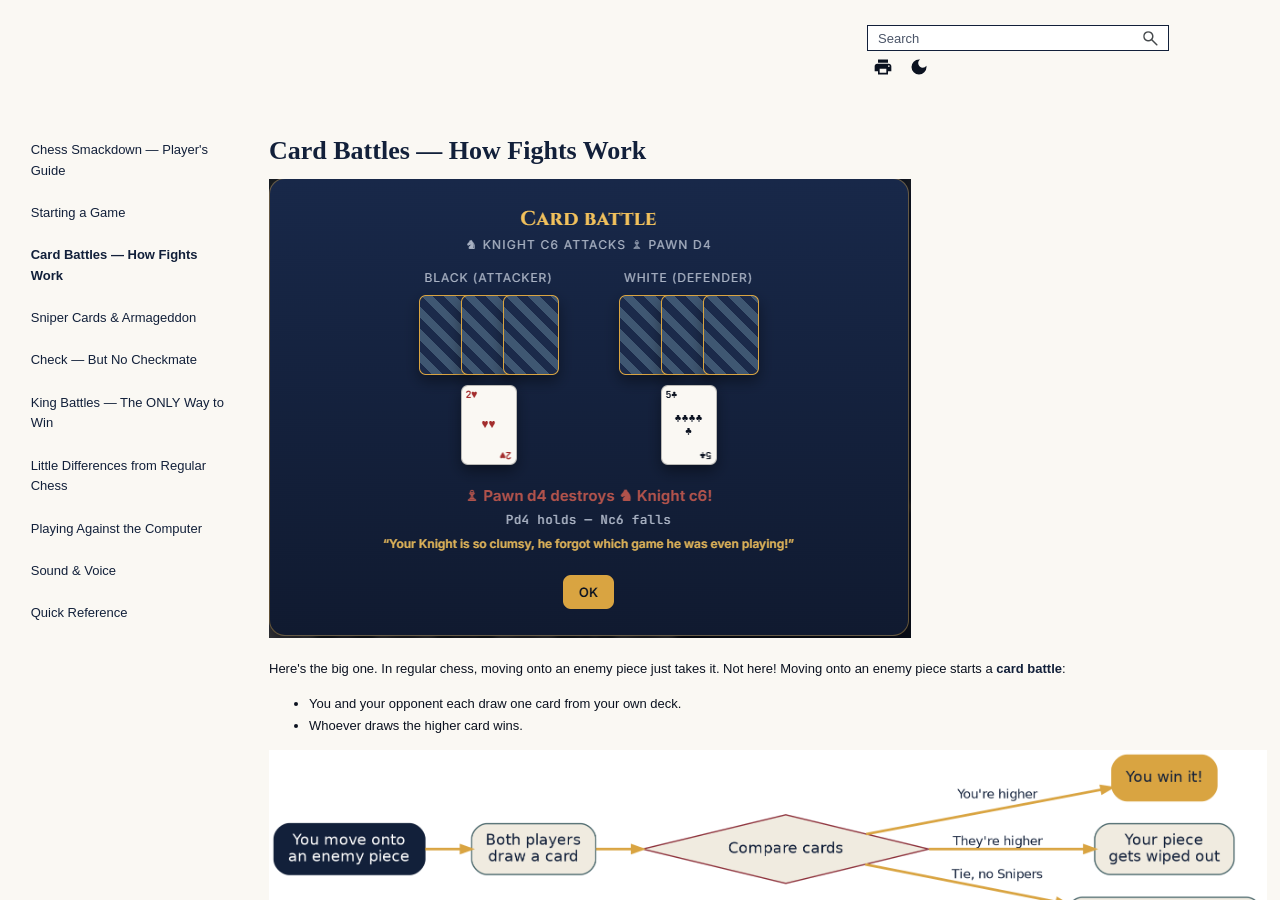
==== commit 7ee50c62: "fix: rebrand Ultimate Chess to Chess Smackdown across game and docs" ====
--- a/help/Content/Card Battles — How Fights.htm
+++ b/help/Content/Card Battles — How Fights.htm
@@ -57,7 +57,7 @@
                                 </div>
                             </div>
                             <div class="title-bar-layout outer-row">
-                                <div class="logo-wrapper"><a class="logo" href="Ultimate Chess — Players Guide.htm" alt="Logo"></a>
+                                <div class="logo-wrapper"><a class="logo" href="Chess Smackdown — Players Guide.htm" alt="Logo"></a>
                                 </div>
                                 <div class="navigation-wrapper nocontent">
                                     <ul class="navigation clearfix" data-mc-css-tree-node-has-children="has-children" data-mc-css-sub-menu="sub-menu" data-mc-expand-event="mouseenter" data-mc-top-nav-menu="True" data-mc-max-depth="3" data-mc-include-icon="False" data-mc-include-indicator="False" data-mc-include-children="True" data-mc-include-siblings="True" data-mc-include-parent="True" data-mc-toc="True">
